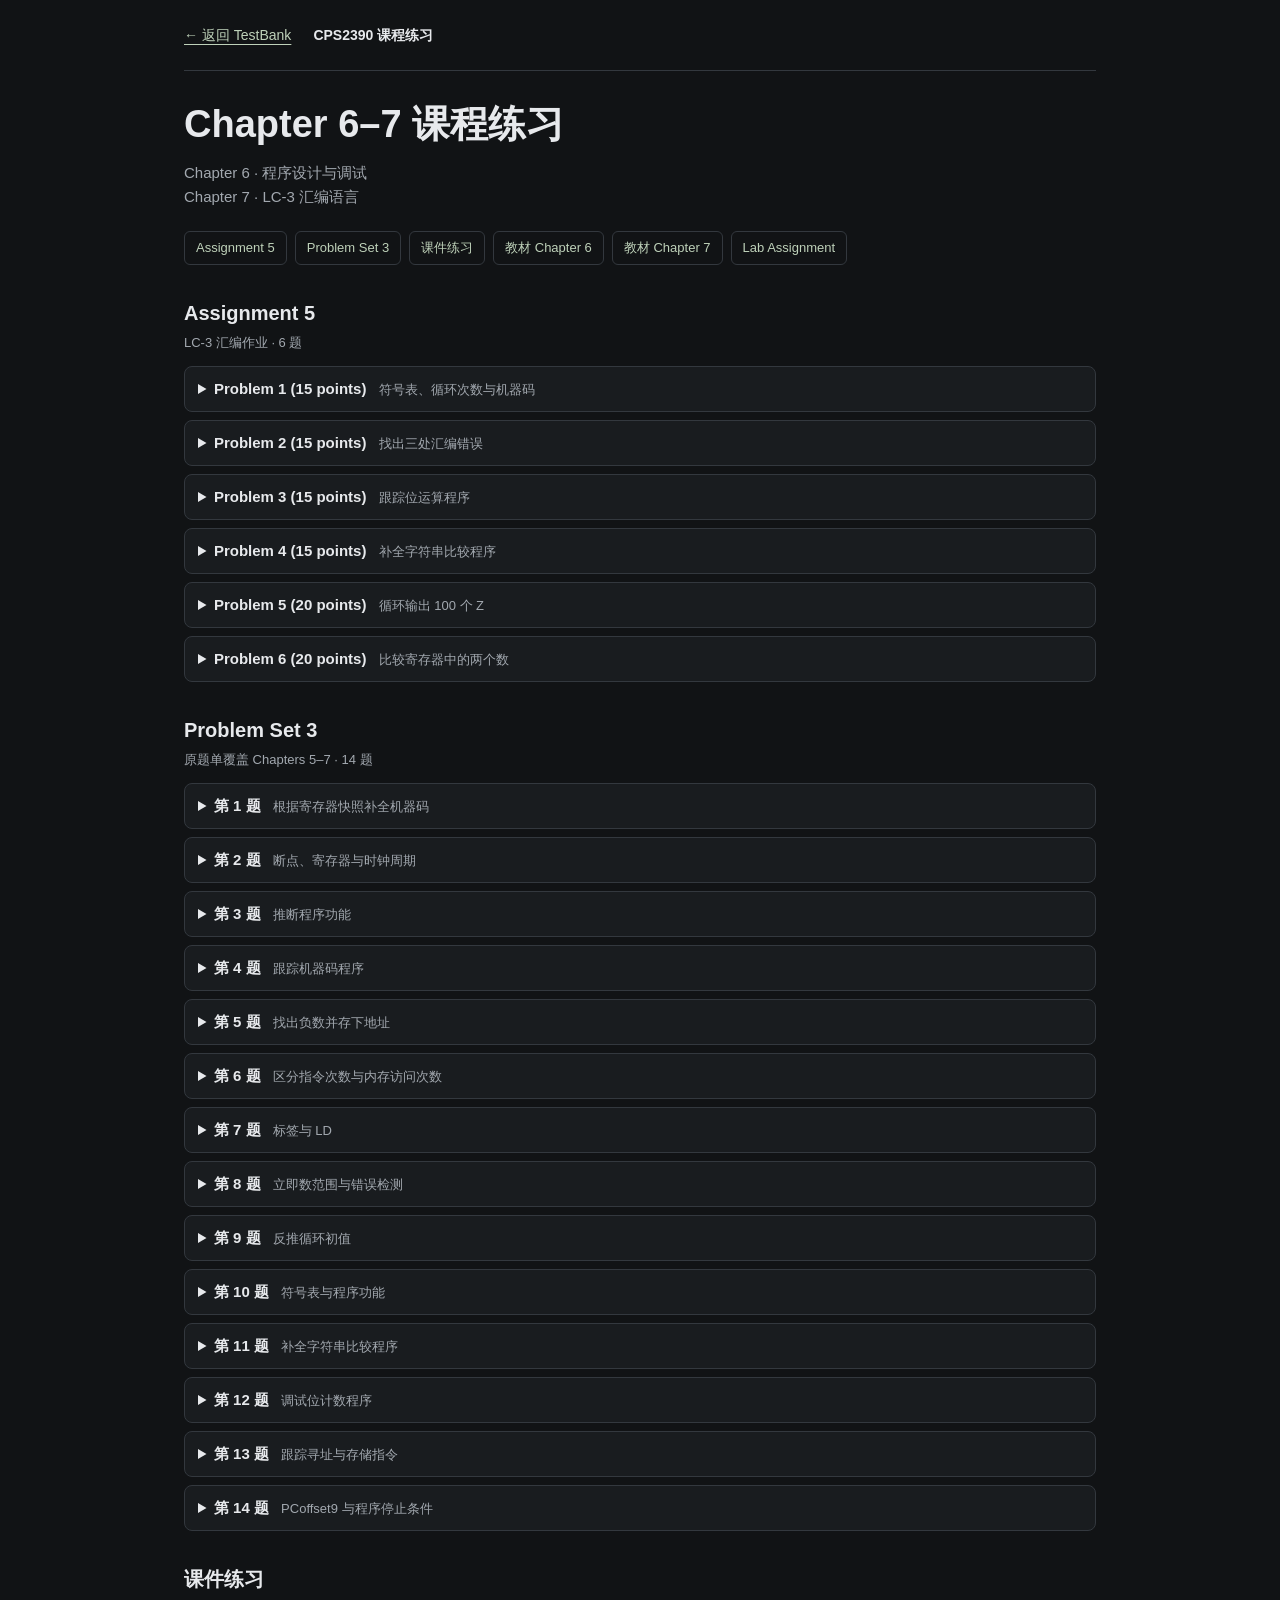
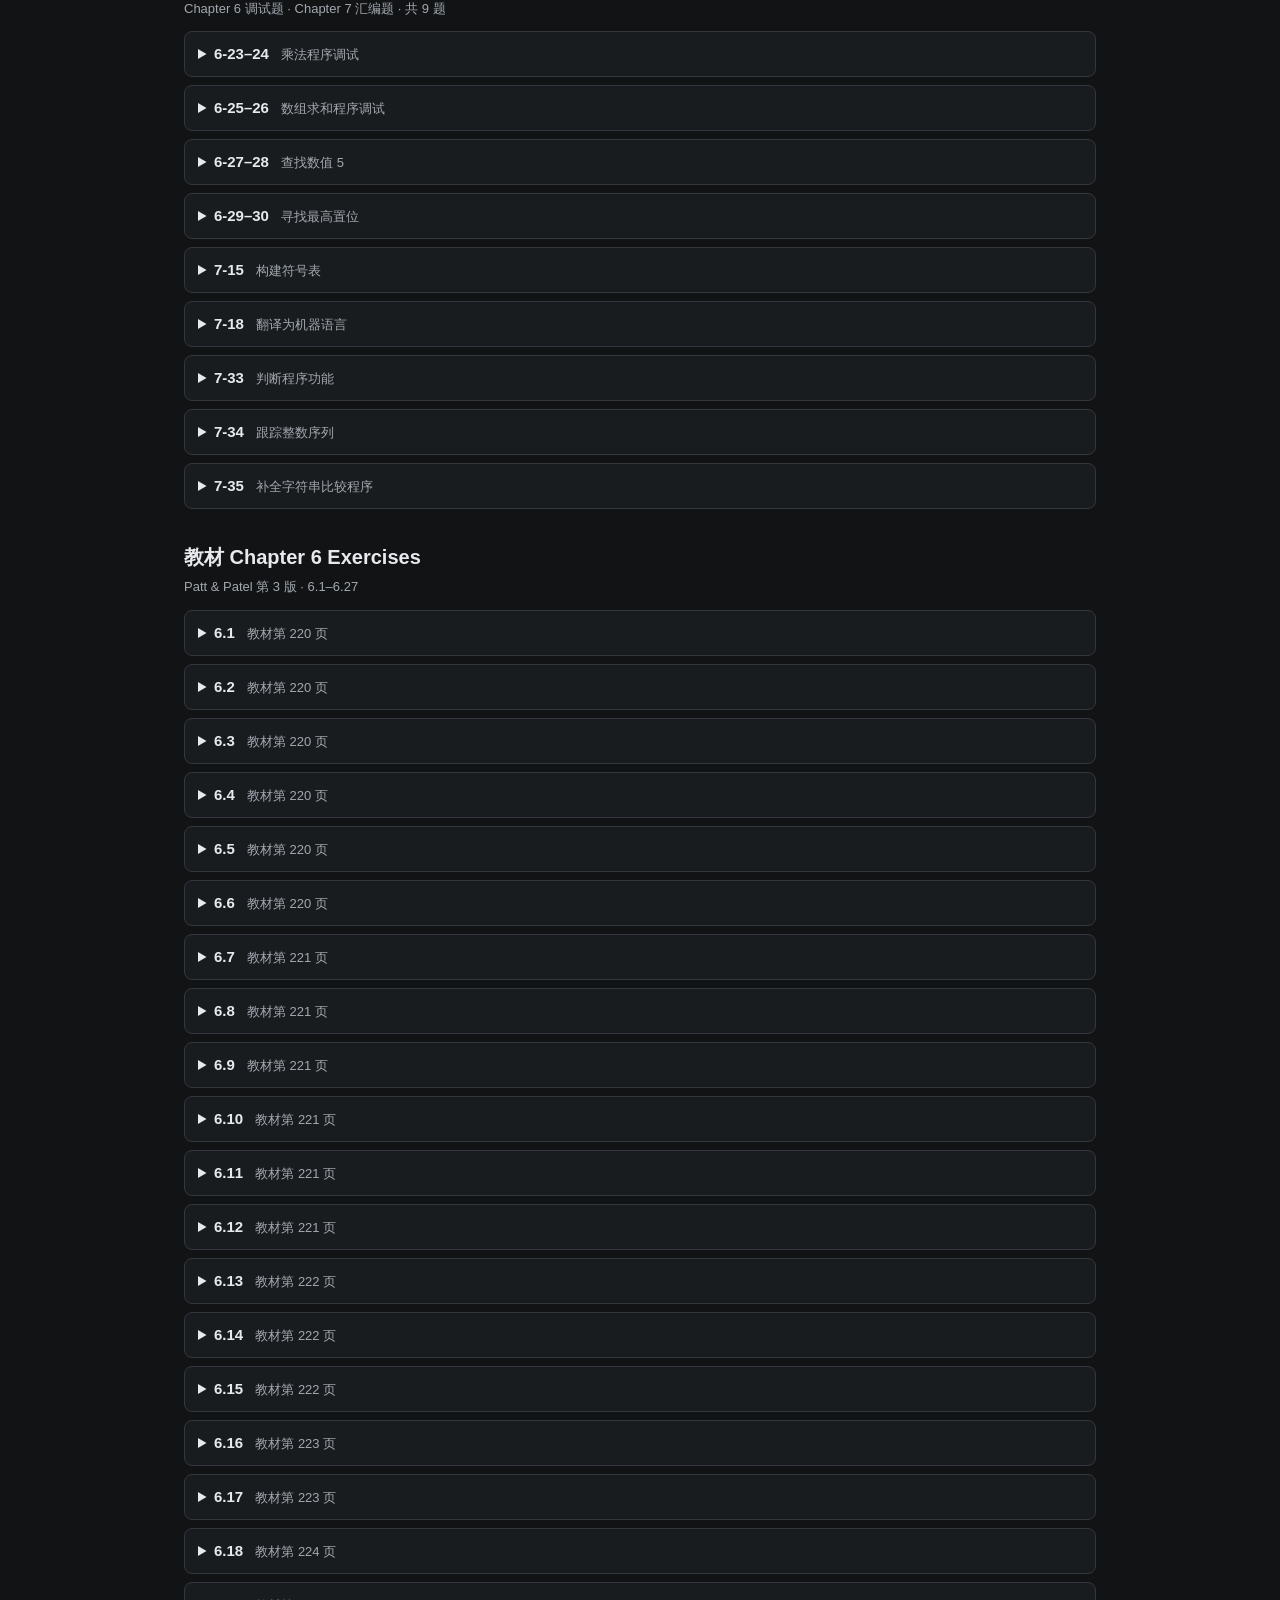
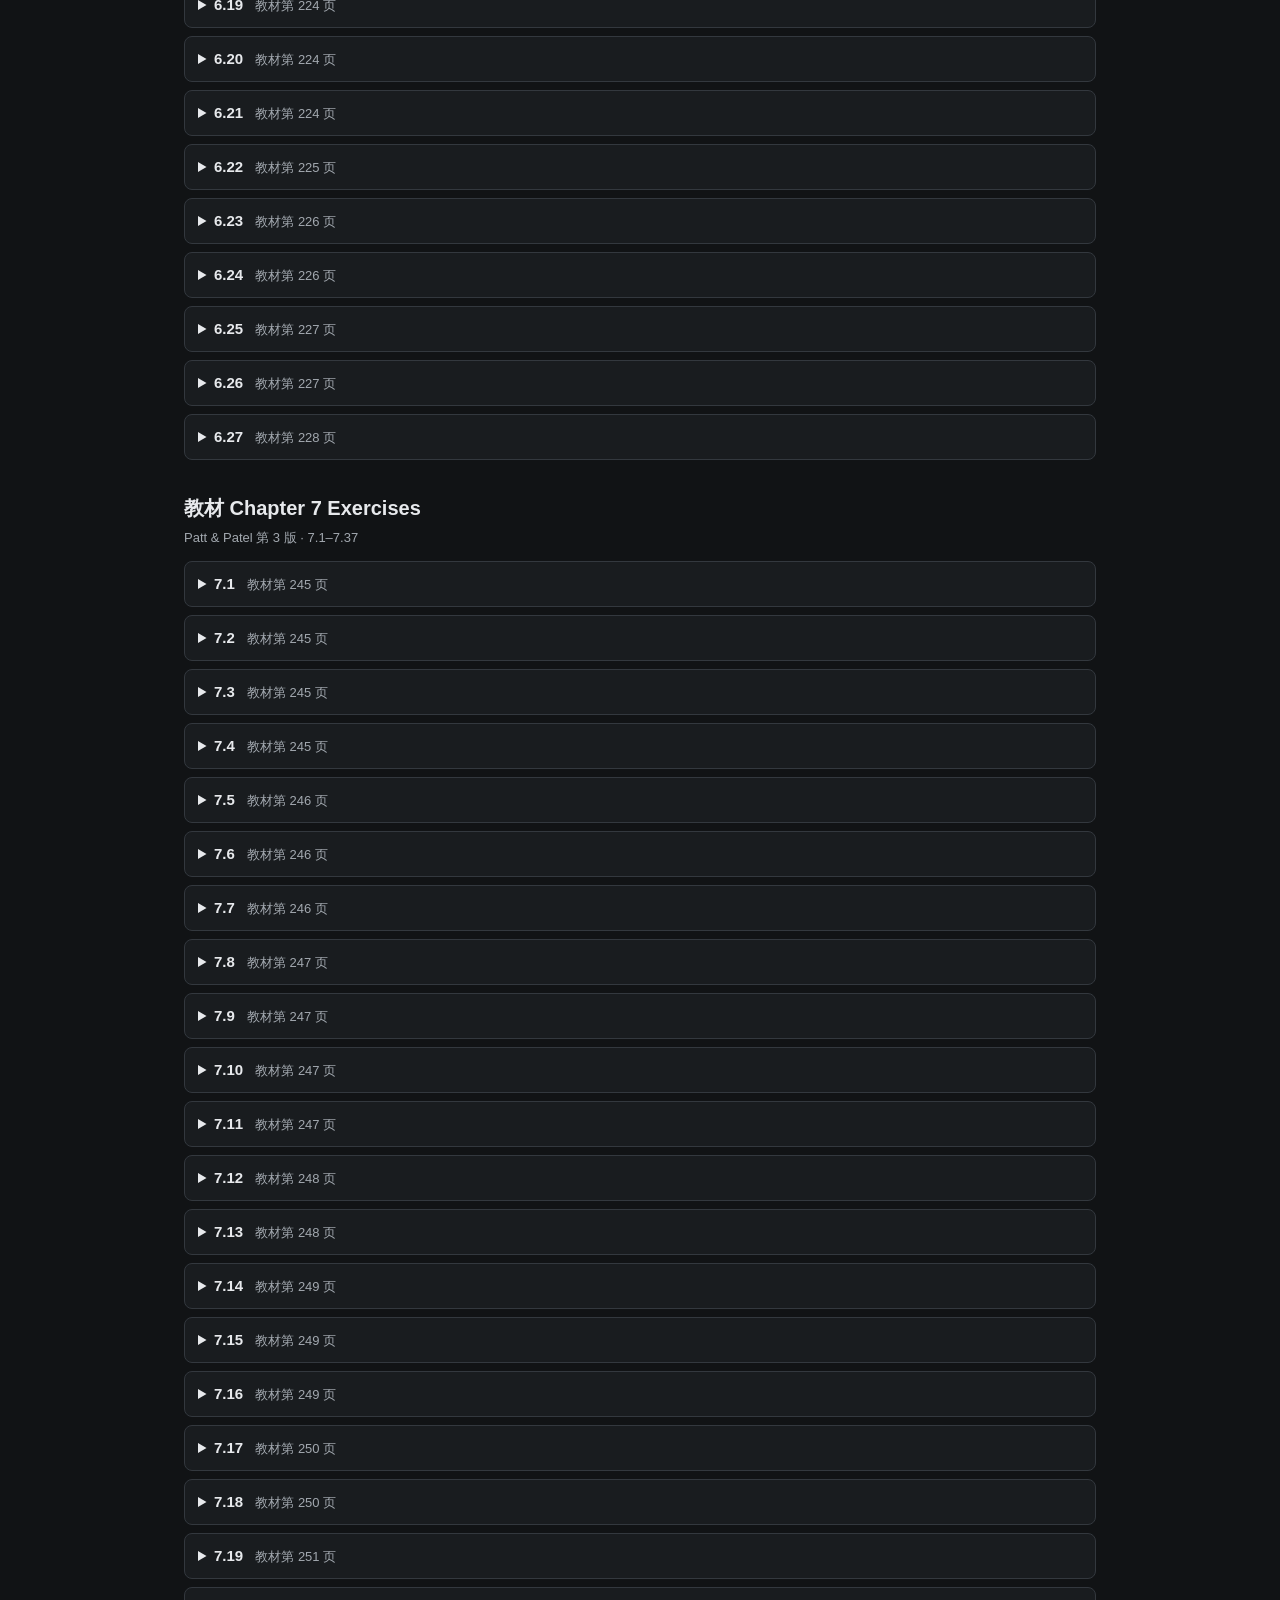
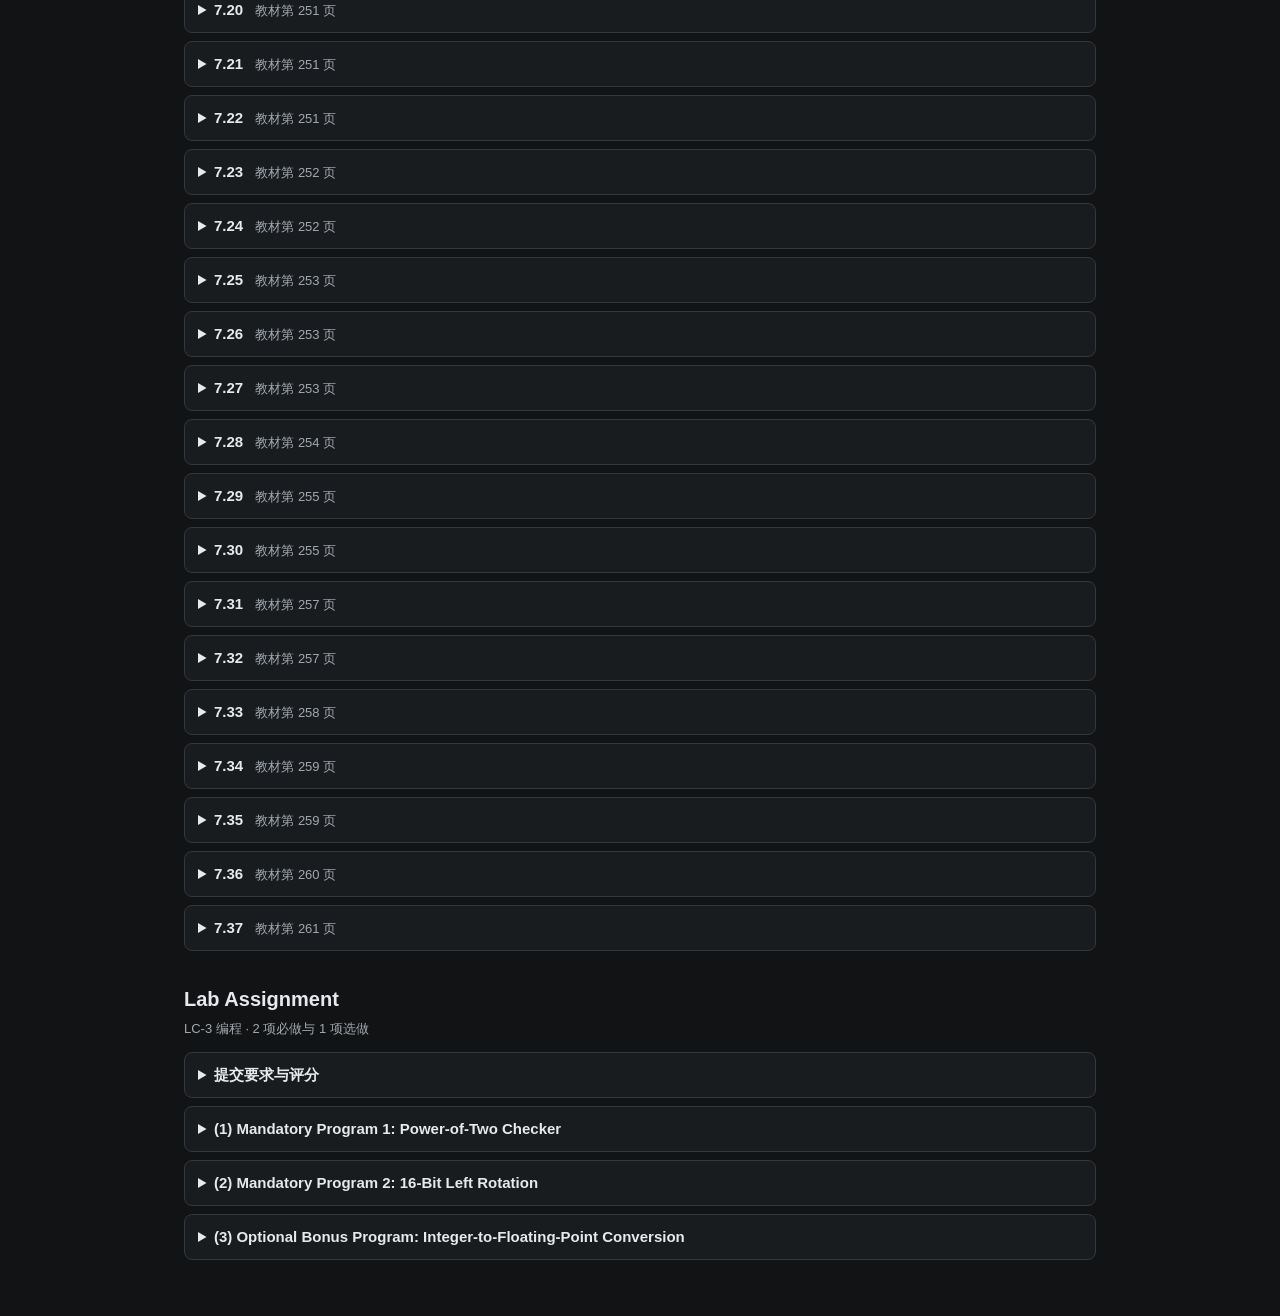
==== course-practice.html @ bcd61f1d "Add CPS2390 chapter 6 and 7 course practice" ====
<!doctype html>
<html lang="zh-CN">
<head>
<meta charset="utf-8">
<meta name="viewport" content="width=device-width, initial-scale=1">
<link rel="icon" href="data:,">
<meta name="theme-color" content="#111315">
<title>CPS2390 · Chapter 6–7 课程练习</title>
<style>
:root{color-scheme:dark;--bg:#111315;--surface:#191c1f;--line:#33383e;--ink:#e7e9ec;--muted:#a2a8af;--accent:#bed1b9}
*{box-sizing:border-box}
body{margin:0;background:var(--bg);color:var(--ink);font:15px/1.6 -apple-system,BlinkMacSystemFont,"Segoe UI","PingFang SC","Microsoft YaHei",sans-serif}
main{max-width:960px;margin:auto;padding:0 24px 48px}
a{color:var(--accent);text-underline-offset:4px}
a:focus-visible,summary:focus-visible{outline:2px solid var(--accent);outline-offset:4px}
.top{display:flex;flex-wrap:wrap;align-items:center;gap:10px 22px;padding:24px 0;border-bottom:1px solid var(--line);font-size:14px}
h1{font-size:clamp(26px,5vw,38px);line-height:1.25;margin:30px 0 12px}
.chapter-links{display:flex;flex-wrap:wrap;gap:8px 20px;margin:0 0 22px;padding:0;color:var(--muted)}
.toc{display:flex;flex-wrap:wrap;gap:8px;margin-bottom:28px}
.toc a{border:1px solid var(--line);border-radius:6px;padding:7px 11px;text-decoration:none;line-height:1.4;font-size:13px}
.toc a:hover{background:var(--surface);border-color:var(--accent)}
.exercise-group{margin-top:32px;scroll-margin-top:12px}
.exercise-group header h2{font-size:20px;margin:0}
.exercise-group header p{font-size:13px;color:var(--muted);margin:4px 0 12px}
.exercise{border:1px solid var(--line);border-radius:8px;background:var(--surface);margin-bottom:8px;overflow-wrap:anywhere}
.exercise:target{border-color:var(--accent)}
.exercise>summary,.reference>summary{padding:10px 13px;cursor:pointer;outline-offset:-3px}
.exercise>summary span{color:var(--muted);font-size:13px;margin-inline-start:8px}
.source-content{padding:0 14px 10px;min-width:0}
.source-content p{margin:9px 0;white-space:pre-line}
.source-bullet{padding-inline-start:16px}
.source-bullet::before{content:"•";margin-inline-start:-16px;margin-inline-end:8px}
.reference{border-top:1px solid var(--line)}
.reference>summary{color:var(--accent)}
.table-wrap,.code-block{max-width:100%;overflow-x:auto;margin:12px 0}
.code-block{background:#141719;border:1px solid var(--line);border-radius:5px;padding:10px;font:13px/1.55 ui-monospace,SFMono-Regular,Menlo,monospace;tab-size:4}
table{border-collapse:collapse;font-size:13px}
th,td{border:1px solid var(--line);padding:5px 9px;text-align:left;white-space:pre}
th{background:#202428}
.source-figure{margin:10px 0}
.source-figure img{display:block;max-width:100%;max-height:840px;width:auto;height:auto;border-radius:3px}
.code-block,.table-wrap,.source-figure{overscroll-behavior-inline:contain}
</style>
</head>
<body>
<main>
<nav class="top" aria-label="课程内容"><a href="index.html">← 返回 TestBank</a><strong aria-current="page">CPS2390 课程练习</strong></nav>
<h1>Chapter 6–7 课程练习</h1>
<p class="chapter-links">Chapter 6 · 程序设计与调试<br>Chapter 7 · LC-3 汇编语言</p>
<nav class="toc" aria-label="按练习来源跳转">
<a href="#assignment-5">Assignment 5</a>
<a href="#problem-set-3">Problem Set 3</a>
<a href="#slides">课件练习</a>
<a href="#book-6">教材 Chapter 6</a>
<a href="#book-7">教材 Chapter 7</a>
<a href="#lab">Lab Assignment</a>
</nav>
<section id="assignment-5" class="exercise-group" aria-labelledby="assignment-5-title">
<header><h2 id="assignment-5-title">Assignment 5</h2><p>LC-3 汇编作业 · 6 题</p></header>
<details id="a5-1" class="exercise">
<summary><strong>Problem 1 (15 points)</strong> <span>符号表、循环次数与机器码</span></summary>
<div class="source-content" lang="en">
<p>Consider the following assembly code:</p>
<pre class="code-block"><code>          .ORIG   x4000
            LEA         R3, INPUT
            LD          R1, SIZE
            ADD         R3, R3, R1
LOOP    LDR         R0, R3, #-1
            ADD         R3, R3, #-1
            ADD         R1, R1, #-1
            BRp         LOOP
            HALT
INPUT   .STRINGZ &quot;I Like LC-3&quot;
STRING  .BLKW  4
INPUT2  .FILL       x1
SIZE        .FILL       #11
            .END</code></pre>
<p class="source-bullet">In the first pass, the assembler creates the symbol table. Fill in the symbol table created by the assembler for this program. (5 points)</p>
<div class="table-wrap"><table><thead><tr><th scope="col">Symbol</th><th scope="col">Address</th></tr></thead><tbody>
<tr><td></td><td></td></tr>
<tr><td></td><td></td></tr>
<tr><td></td><td></td></tr>
<tr><td></td><td></td></tr>
<tr><td></td><td></td></tr>
</tbody></table></div>
<p class="source-bullet">How many times does the instruction at label LOOP execute? (5 points)</p>
<p class="source-bullet">In the second pass, the assembler creates a binary (.obj) version of the program, using the entries from the symbol table. Write the binary code generated for the first two instructions (LEA and LD). (5 points)</p>
</div>

</details>
<details id="a5-2" class="exercise">
<summary><strong>Problem 2 (15 points)</strong> <span>找出三处汇编错误</span></summary>
<div class="source-content" lang="en">
<p>Identify 3 assembly errors in the following program:</p>
<pre class="code-block"><code>            .ORIG x3001
            AND R5, R5, ZERO
            LD R5, STRING
NEXT        ADD R5, R5, #1
            BRz NEXT
            LDR R4, R5, #0
            SUB R4, R4, #1
            ST R4, STRING
NEXT        HALT
ZERO        .FILL #0
STRING  .STRINGZ &quot;Hurray !!!&quot;
            .END</code></pre>
</div>

</details>
<details id="a5-3" class="exercise">
<summary><strong>Problem 3 (15 points)</strong> <span>跟踪位运算程序</span></summary>
<div class="source-content" lang="en">
<p>Consider the following assembly program:</p>
<pre class="code-block"><code>.ORIG X3000
AND R4, R4, #0
            LD R5, INPUT
LOOP    BRz END
            BRp SKIP
            ADD R4, R4, #1
SKIP        ADD R5, R5, R5
            BR LOOP
END    ST  R4, RESULT
            HALT
INPUT       .FILL x1234
RESULT .BLKW 1
            .END</code></pre>
<p class="source-bullet">Briefly explain what the program does. (i.e., Specify how the value at RESULT relates to value at the INPUT after the execution of the program.) (5 points)</p>
<p class="source-bullet">How many times does the instruction at label LOOP execute? (5 points)</p>
<p class="source-bullet">What value will be contained in R5 after the execution of the program? (5 points)</p>
</div>

</details>
<details id="a5-4" class="exercise">
<summary><strong>Problem 4 (15 points)</strong> <span>补全字符串比较程序</span></summary>
<div class="source-content" lang="en">
<p>The following LC-3 program compares two character strings of the same length. The source strings are in the .STRINGZ form. The first string starts at memory location x4000, and the second string starts at memory location x4100. If the strings are the same, the program terminates with the value 1 in R5. Insert instructions at (a), (b), and (c) that will complete the program.</p>
<pre class="code-block"><code>.ORIG x3000
LD R1, FIRST
LD R2, SECOND
AND R0, R0, #0
LOOP     -------------- (a)
LDR R4, R2, #0
BRz NEXT
ADD R1, R1, #1
ADD R2, R2, #1
-------------- (b)
-------------- (c)
ADD R3, R3, R4
BRz LOOP
AND R5, R5, #0
BRnzp DONE
NEXT     AND R5, R5, #0
ADD R5, R5, #1
DONE     TRAP x25
FIRST     .FILL x4000
SECOND .FILL x4100
.END</code></pre>
</div>

</details>
<details id="a5-5" class="exercise">
<summary><strong>Problem 5 (20 points)</strong> <span>循环输出 100 个 Z</span></summary>
<div class="source-content" lang="en">
<p>Using the iteration construct, write an LC-3 assembly program that displays exactly 100 Zs on the screen (Assume that .ORIG x3000).</p>
</div>

</details>
<details id="a5-6" class="exercise">
<summary><strong>Problem 6 (20 points)</strong> <span>比较寄存器中的两个数</span></summary>
<div class="source-content" lang="en">
<p>Write a short LC-3 program that compares the two numbers in R1 and R2 and puts the value 0 in R0 if R1 = R2, 1 if R1 &gt; R2, and −1 if R1 &lt; R2 (Assume that .ORIG x3000).</p>
</div>

</details>
</section>

<section id="problem-set-3" class="exercise-group" aria-labelledby="problem-set-3-title">
<header><h2 id="problem-set-3-title">Problem Set 3</h2><p>原题单覆盖 Chapters 5–7 · 14 题</p></header>
<details id="ps3-1" class="exercise">
<summary><strong>第 1 题</strong> <span>根据寄存器快照补全机器码</span></summary>
<div class="source-content" lang="en">
<p class="source-bullet">(Adapted from 5.31) The following diagram shows a snapshot of the 8 registers of the LC-3 before and after the instruction at location x1000 is executed. Fill in the bits of the instruction at location x1000.</p>
<div class="table-wrap"><table><thead><tr><th scope="col">Register</th><th scope="col">Before</th><th scope="col">After</th></tr></thead><tbody>
<tr><td>R0</td><td>x0000</td><td>x0000</td></tr>
<tr><td>R1</td><td>x1111</td><td>x1111</td></tr>
<tr><td>R2</td><td>x2222</td><td>x2222</td></tr>
<tr><td>R3</td><td>x3333</td><td>x3333</td></tr>
<tr><td>R4</td><td>x4444</td><td>x4444</td></tr>
<tr><td>R5</td><td>x5555</td><td>xFFF8</td></tr>
<tr><td>R6</td><td>x6666</td><td>x6666</td></tr>
<tr><td>R7</td><td>x7777</td><td>x7777</td></tr>
</tbody></table></div>
<div class="table-wrap"><table><thead><tr><th scope="col">Memory Location</th><th scope="col">Value</th></tr></thead><tbody>
<tr><td>x1000</td><td>0001 ________________________</td></tr>
</tbody></table></div>
</div>
<details class="reference"><summary>查看教师参考答案</summary><div class="source-content" lang="en">
<p>1. (Adapted from 5.31) The following diagram shows a snapshot of the 8 registers of the LC-3 before and after the instruction at location x1000 is executed. Fill in the bits of the instruction at location x1000.</p>
<div class="table-wrap"><table><thead><tr><th scope="col">Register</th><th scope="col">Before</th><th scope="col">After</th></tr></thead><tbody>
<tr><td>R0</td><td>x0000</td><td>x0000</td></tr>
<tr><td>R1</td><td>x1111</td><td>x1111</td></tr>
<tr><td>R2</td><td>x2222</td><td>x2222</td></tr>
<tr><td>R3</td><td>x3333</td><td>x3333</td></tr>
<tr><td>R4</td><td>x4444</td><td>x4444</td></tr>
<tr><td>R5</td><td>x5555</td><td>xFFF8</td></tr>
</tbody></table></div>
<pre class="code-block"><code>R6 x6666 x6666
R7 x7777 x7777</code></pre>
<div class="table-wrap"><table><thead><tr><th scope="col">Memory Location</th><th scope="col">Value</th></tr></thead><tbody>

</tbody></table></div>
<pre class="code-block"><code>x1000 0001 101 000 1 11000</code></pre>
</div></details>
</details>
<details id="ps3-2" class="exercise">
<summary><strong>第 2 题</strong> <span>断点、寄存器与时钟周期</span></summary>
<div class="source-content" lang="en">
<p class="source-bullet">The memory locations x3000 to x3007 contain the values as shown in the table below. Assume the memory contents below are loaded into the simulator and the PC has been set to point to location x3000. Assume that a breakpoint has been placed to the left of the HALT instruction (i.e. at location x3006 which contains 1111 0000 0010 0101). Assume that before the program is run, each of the 8 registers has the value x0000 and the NZP bits are 010.</p>
<div class="table-wrap"><table><thead><tr><th scope="col">Memory Location</th><th scope="col">Value</th></tr></thead><tbody>
<tr><td>x3000</td><td>0101000000100000</td></tr>
<tr><td>x3001</td><td>0001000000100101</td></tr>
<tr><td>x3002</td><td>0010001000000100</td></tr>
<tr><td>x3003</td><td>0001000000000000</td></tr>
<tr><td>x3004</td><td>0001001001111111</td></tr>
<tr><td>x3005</td><td>0000001111111101</td></tr>
<tr><td>x3006</td><td>1111000000100101</td></tr>
<tr><td>x3007</td><td>0000000000000100</td></tr>
</tbody></table></div>
<p class="source-bullet">In no more than 15 words, summarize what this program will do when the Run button is pushed in the simulator.</p>
<p>Hint: What relationship is there between the value loaded from memory and the final value in R0 after the program has completed?</p>
<p class="source-bullet">What are the contents of the PC, the 8 general purpose registers (R0-R7), and the N, Z, and P condition code registers after the program completes?</p>
<p class="source-bullet">What is the total number of CPU clock cycles that this program will take to execute until it reaches the breakpoint? (Note: when there is a breakpoint placed at an instruction, the program stops right before executing the instruction, not after.)</p>
<p>Note: Assume each state that accesses memory takes 5 cycles to complete and every other state takes 1 cycle to execute.</p>
</div>
<details class="reference"><summary>查看教师参考答案</summary><div class="source-content" lang="en">
<p>2. The memory locations x3000 to x3007 contain the values as shown in the table below. Assume the memory contents below are loaded into the simulator and the PC has been set to point to location x3000. Assume that a breakpoint has been placed to the left of the HALT instruction (i.e. at location x3006 which contains 1111 0000 0010 0101). Assume that before the program is run, each of the 8 registers has the value x0000 and the NZP bits are 010.</p>
<div class="table-wrap"><table><thead><tr><th scope="col">Memory Location</th><th scope="col">Value</th></tr></thead><tbody>
<tr><td>x3000</td><td>0101000000100000</td></tr>
<tr><td>x3001</td><td>0001000000100101</td></tr>
<tr><td>x3002</td><td>0010001000000100</td></tr>
<tr><td>x3003</td><td>0001000000000000</td></tr>
<tr><td>x3004</td><td>0001001001111111</td></tr>
<tr><td>x3005</td><td>0000001111111101</td></tr>
<tr><td>x3006</td><td>1111000000100101</td></tr>
<tr><td>x3007</td><td>0000000000000100</td></tr>
</tbody></table></div>
<p>a. In no more than 15 words, summarize what this program will do when the Run button is pushed in the simulator.</p>
<p>Hint: What relationship is there between the value loaded from memory and the final value in R0 after the program has completed?</p>
<p>5 is put in R0 and shifted left the value at location x3007 times</p>
<p>b. What are the contents of the PC, the 8 general purpose registers (R0-R7), and the N, Z, and P condition code registers after the program completes?</p>
<div class="table-wrap"><table><thead><tr><th scope="col">PC</th><th scope="col">x3006</th></tr></thead><tbody>
<tr><td>R0</td><td>x0050</td></tr>
<tr><td>R1</td><td>x0000</td></tr>
<tr><td>R2</td><td>x0000</td></tr>
<tr><td>R3</td><td>x0000</td></tr>
<tr><td>R4</td><td>x0000</td></tr>
<tr><td>R5</td><td>x0000</td></tr>
<tr><td>R6</td><td>x0000</td></tr>
<tr><td>R7</td><td>x0000</td></tr>
<tr><td>N</td><td>0</td></tr>
<tr><td>Z</td><td>1</td></tr>
<tr><td>P</td><td>0</td></tr>
</tbody></table></div>
<p>c. What is the total number of CPU clock cycles that this program will take to execute until it reaches the breakpoint?</p>
<p>Note: Assume each state that accesses memory takes 5 cycles to complete and every other state takes 1 cycle to execute.</p>
<div class="table-wrap"><table><thead><tr><th scope="col">Memory
Location</th><th scope="col">Value</th><th scope="col">Instruction</th><th scope="col">Cycles to
Execute</th><th scope="col">Number of times
Executed</th><th scope="col">Total
Cycles</th></tr></thead><tbody>
<tr><td>x3000</td><td>0101000000100000</td><td>AND</td><td>9</td><td>1</td><td>9</td></tr>
<tr><td>x3001</td><td>0001000000100101</td><td>ADD</td><td>9</td><td>1</td><td>9</td></tr>
<tr><td>x3002</td><td>0010001000000100</td><td>LD</td><td>15</td><td>1</td><td>15</td></tr>
<tr><td>x3003</td><td>0001000000000000</td><td>ADD</td><td>9</td><td>4</td><td>36</td></tr>
<tr><td>x3004</td><td>0001001001111111</td><td>ADD</td><td>9</td><td>4</td><td>36</td></tr>
<tr><td>x3005</td><td>0000001111111101</td><td>Branch</td><td>10 taken
9 not taken</td><td>3 taken
1 not taken</td><td>39</td></tr>
</tbody></table></div>
<p>Total Cycle: 9 + 9 + 15 + 36 + 36 + 39 = 144</p>
</div></details>
</details>
<details id="ps3-3" class="exercise">
<summary><strong>第 3 题</strong> <span>推断程序功能</span></summary>
<div class="source-content" lang="en">
<p class="source-bullet">Below is a segment of LC-3 assembly language program.</p>
<div class="table-wrap"><table><thead><tr><th scope="col"></th><th scope="col">ADD R2, R1, #0</th></tr></thead><tbody>
<tr><td>HERE</td><td>ADD R3, R2, #-1</td></tr>
<tr><td></td><td>AND R3, R3, R2</td></tr>
<tr><td></td><td>BRz END</td></tr>
<tr><td></td><td>ADD R2, R2, #1</td></tr>
<tr><td></td><td>BRnzp HERE</td></tr>
<tr><td>END</td><td>HALT</td></tr>
</tbody></table></div>
<p>If the data in R1 is an unsigned integer between 2 and 32768 (inclusive), what does the program do?</p>
<p>(Hint: what is the relationship between the resulting integer in R2 and the original integer in R1?)</p>
</div>
<details class="reference"><summary>查看教师参考答案</summary><div class="source-content" lang="en">
<p>3. Below is a segment of LC-3 assembly language program.</p>
<pre class="code-block"><code>ADD R2, R1, #0
HERE ADD R3, R2, #-1
AND R3, R3, R2
BRz END
ADD R2, R2, #1
BRnzp HERE
END HALT</code></pre>
<p>If the data in R1 is an unsigned integer between 2 and 32768 (inclusive), what does the program do?</p>
<p>(Hint: what is the relationship between the resulting integer in R2 and the original integer in R1?)</p>
<p>The program finds out the smallest power of 2 which is larger than or equal to the unsigned integer in R1.</p>
</div></details>
</details>
<details id="ps3-4" class="exercise">
<summary><strong>第 4 题</strong> <span>跟踪机器码程序</span></summary>
<div class="source-content" lang="en">
<p class="source-bullet">What does the following program do (in 15 words or fewer)? The PC is initially at x3000.</p>
<div class="table-wrap"><table><thead><tr><th scope="col">Memory Location</th><th scope="col">Value</th></tr></thead><tbody>
<tr><td>x3000</td><td>0101 000 000 1 00000</td></tr>
<tr><td>x3001</td><td>0010 001 011111110</td></tr>
<tr><td>x3002</td><td>0000 010 000000100</td></tr>
<tr><td>x3003</td><td>0000 011 000000001</td></tr>
<tr><td>x3004</td><td>0001 000 000 1 00001</td></tr>
<tr><td>x3005</td><td>0001 001 001 000 001</td></tr>
<tr><td>x3006</td><td>0000 111 111111011</td></tr>
<tr><td>x3007</td><td>1111 0000 0010 0101</td></tr>
</tbody></table></div>
</div>
<details class="reference"><summary>查看教师参考答案</summary><div class="source-content" lang="en">
<p>4. What does the following program do (in 15 words or fewer)? The PC is initially at x3000.</p>
<div class="table-wrap"><table><thead><tr><th scope="col">Memory Location</th><th scope="col">Value</th></tr></thead><tbody>
<tr><td>x3000</td><td>0101 000 000 1 00000</td></tr>
<tr><td>x3001</td><td>0010 001 011111110</td></tr>
<tr><td>x3002</td><td>0000 010 000000100</td></tr>
<tr><td>x3003</td><td>0000 011 000000001</td></tr>
<tr><td>x3004</td><td>0001 000 000 1 00001</td></tr>
<tr><td>x3005</td><td>0001 001 001 000 001</td></tr>
<tr><td>x3006</td><td>0000 111 111111011</td></tr>
<tr><td>x3007</td><td>1111 0000 0010 0101</td></tr>
</tbody></table></div>
<p>Counts the number of bits that are set to 1 in the word at x3100</p>
</div></details>
</details>
<details id="ps3-5" class="exercise">
<summary><strong>第 5 题</strong> <span>找出负数并存下地址</span></summary>
<div class="source-content" lang="en">
<p class="source-bullet">Prior to executing the following program, memory locations x3100 through x4000 are initialized to random values, exactly one of which is negative. The following program finds the address of the negative value, and stores that address into memory location x3050. Two instructions are missing. Fill in the missing instructions to complete the program. The PC is initially at x3000.</p>
<div class="table-wrap"><table><thead><tr><th scope="col">Memory Location</th><th scope="col">Value</th></tr></thead><tbody>
<tr><td>x3000</td><td>1110 000 011111111</td></tr>
<tr><td>x3001</td><td></td></tr>
<tr><td>x3002</td><td></td></tr>
<tr><td>x3003</td><td>0001 000 000 1 00001</td></tr>
<tr><td>x3004</td><td>0000 111 111111100</td></tr>
<tr><td>x3005</td><td>0011 000 001001010</td></tr>
<tr><td>x3006</td><td>1111 0000 0010 0101</td></tr>
</tbody></table></div>
</div>
<details class="reference"><summary>查看教师参考答案</summary><div class="source-content" lang="en">
<p>5. Prior to executing the following program, memory locations x3100 through x4000 are initialized to random values, exactly one of which is negative. The following program finds the address of the negative value, and stores that address into memory location x3050. Two instructions are missing. Fill in the missing instructions to complete the program. The PC is initially at x3000.</p>
<div class="table-wrap"><table><thead><tr><th scope="col">Memory Location</th><th scope="col">Value</th></tr></thead><tbody>
<tr><td>x3000</td><td>1110 000 011111111</td></tr>
<tr><td>x3001</td><td>0110 001 000 000000</td></tr>
<tr><td>x3002</td><td>0000 100 000000010</td></tr>
<tr><td>x3003</td><td>0001 000 000 1 00001</td></tr>
<tr><td>x3004</td><td>0000 111 111111100</td></tr>
<tr><td>x3005</td><td>0011 000 001001010</td></tr>
<tr><td>x3006</td><td>1111 0000 0010 0101</td></tr>
</tbody></table></div>
</div></details>
</details>
<details id="ps3-6" class="exercise">
<summary><strong>第 6 题</strong> <span>区分指令次数与内存访问次数</span></summary>
<div class="source-content" lang="en">
<p class="source-bullet">The LC-3 has just finished executing a large program. A careful examination of each clock cycle reveals that the number of executed store instructions (ST, STR, and STI) is greater than the number of executed load instructions (LD, LDR, and LDI). However, the number of memory write accesses is less than the number of memory read accesses, excluding instruction fetches. How can that be? Be sure to specify which instructions may account for the discrepancy.</p>
</div>
<details class="reference"><summary>查看教师参考答案</summary><div class="source-content" lang="en">
<p>6. The LC-3 has just finished executing a large program. A careful examination of each clock cycle reveals that the number of executed store instructions (ST, STR, and STI) is greater than the number of executed load instructions (LD, LDR, and LDI). However, the number of memory write accesses is less than the number of memory read accesses, excluding instruction fetches. How can that be? Be sure to specify which instructions may account for the discrepancy.</p>
<p>A large number of LDI instructions (two read accesses) and STI instructions (one read access and one write access) could account for this discrepancy.</p>
</div></details>
</details>
<details id="ps3-7" class="exercise">
<summary><strong>第 7 题</strong> <span>标签与 LD</span></summary>
<div class="source-content" lang="en">
<p class="source-bullet">(7.2) An LC-3 assembly language program contains the instruction:</p>
<pre class="code-block"><code>ASCII       LD R1, ASCII</code></pre>
<p>The label ASCII corresponds to the address x4F08. If this instruction is executed during the running of the program, what will be contained in R1 immediately after the instruction is executed?</p>
</div>
<details class="reference"><summary>查看教师参考答案</summary><div class="source-content" lang="en">
<pre class="code-block"><code>7. (7.2) An LC-3 assembly language program contains the instruction: ASCII LD R1, ASCII</code></pre>
<p>The label ASCII corresponds to the address x4F08. If this instruction is executed during the running of the program, what will be contained in R1 immediately after the instruction is executed?</p>
<p>Since the LD instruction is loading itself, the PC offset is #-1 R1 = 0010 001 1 1111 1111</p>
</div></details>
</details>
<details id="ps3-8" class="exercise">
<summary><strong>第 8 题</strong> <span>立即数范围与错误检测</span></summary>
<div class="source-content" lang="en">
<p class="source-bullet">(Adapted from 7.10) The following program fragment has an error in it. Identify the error and explain how to fix it.</p>
<div class="table-wrap"><table><thead><tr><th scope="col"></th><th scope="col">ADD R3, R3, #30</th></tr></thead><tbody>
<tr><td></td><td>ST R3, A</td></tr>
<tr><td></td><td>HALT</td></tr>
<tr><td>A</td><td>.BLKW 1</td></tr>
</tbody></table></div>
<p>Will this error be detected when this code is assembled or when this code is run on the LC-3?</p>
</div>
<details class="reference"><summary>查看教师参考答案</summary><div class="source-content" lang="en">
<p>8. (Adapted from 7.10) The following program fragment has an error in it. Identify the error and explain how to fix it.</p>
<pre class="code-block"><code>ADD R3, R3, #30
ST R3, A
HALT
A .BLKW 1</code></pre>
<p>Will this error be detected when this code is assembled or when this code is run on the LC-3?</p>
<pre class="code-block"><code>The immediate value is too large for ADD R3, R3, #30.
This error will be detected at assembly time because the immediate operand must fit in 5 bits (−16 to +15).
We can split the instruction into two ADD R3, R3, #15.</code></pre>
</div></details>
</details>
<details id="ps3-9" class="exercise">
<summary><strong>第 9 题</strong> <span>反推循环初值</span></summary>
<div class="source-content" lang="en">
<p class="source-bullet">(Adapted from 6.14) Consider the following assembly language program:</p>
<div class="table-wrap"><table><thead><tr><th scope="col"></th><th scope="col">AND R2, R2, #0</th></tr></thead><tbody>
<tr><td>LOOP</td><td>ADD R1, R1, #-3</td></tr>
<tr><td></td><td>BRn END</td></tr>
<tr><td></td><td>ADD R2, R2, #1</td></tr>
<tr><td></td><td>BRnzp LOOP</td></tr>
<tr><td>END</td><td>HALT</td></tr>
</tbody></table></div>
<p>What are the possible initial values of R1 that cause the final value in R2 to be 3?</p>
</div>
<details class="reference"><summary>查看教师参考答案</summary><div class="source-content" lang="en">
<p>9. (Adapted from 6.14) Consider the following assembly language program:</p>
<pre class="code-block"><code>AND R2, R2, #0
LOOP ADD R1, R1, #-3
BRn END
ADD R2, R2, #1
BRnzp LOOP
END HALT</code></pre>
<p>What are the possible initial values of R1 that cause the final value in R2 to be 3?</p>
<pre class="code-block"><code>For R2 to contain the value 3, we must have looped the loop body 3 times. This means BRn must not have initiated a branch for 3 consecutive times. Therefore, R1 wasn&#x27;t negative after the instruction ADD R1, R1, #-3 was</code></pre>
<p>executed 3 times and then was negative after the 4th execution of the instruction. That is:</p>
<p>R1 − (3 × 3) ≥ 0 and R1 − (3 × 4) &lt; 0</p>
<p>Solving the inequalities yields, 9 ≤ R1 &lt; 12. Since a register contains integers, R1 could have been 9, 10, or 11.</p>
</div></details>
</details>
<details id="ps3-10" class="exercise">
<summary><strong>第 10 题</strong> <span>符号表与程序功能</span></summary>
<div class="source-content" lang="en">
<p class="source-bullet">(Adapted from 7.16) Assume a sequence of nonnegative integers is stored in consecutive memory locations, one integer per memory location, starting at location x4000. Each integer has a value between 0 and 30,000 (decimal). The sequence terminates with the value -1 (i.e., xFFFF).</p>
<p class="source-bullet">Create the symbol table entries generated by the assembler when translating the following routine into machine code:</p>
<div class="table-wrap"><table><thead><tr><th scope="col"></th><th scope="col">.ORIG x3000</th></tr></thead><tbody>
<tr><td></td><td>AND R4, R4, #0</td></tr>
<tr><td></td><td>AND R3, R3, #0</td></tr>
<tr><td></td><td>LD R0, NUMBERS</td></tr>
<tr><td>LOOP</td><td>LDR R1, R0, #0</td></tr>
<tr><td></td><td>NOT R2, R1</td></tr>
<tr><td></td><td>BRz DONE</td></tr>
<tr><td></td><td>AND R2, R1, #1</td></tr>
<tr><td></td><td>BRz L1</td></tr>
<tr><td></td><td>ADD R4, R4, #1</td></tr>
<tr><td></td><td>BRnzp NEXT</td></tr>
<tr><td>L1</td><td>ADD R3, R3, #1</td></tr>
<tr><td>NEXT</td><td>ADD R0, R0, #1</td></tr>
<tr><td></td><td>BRnzp LOOP</td></tr>
<tr><td>DONE</td><td>TRAP x25</td></tr>
<tr><td>NUMBERS</td><td>.FILL x4000</td></tr>
<tr><td></td><td>.END</td></tr>
</tbody></table></div>
<p class="source-bullet">What does the above program do?</p>
</div>
<details class="reference"><summary>查看教师参考答案</summary><div class="source-content" lang="en">
<p>10.(Adapted from 7.16) Assume a sequence of nonnegative integers is stored in consecutive memory locations, one integer per memory location, starting at location x4000. Each integer has a value between 0 and 30,000 (decimal). The sequence terminates with the value -1 (i.e., xFFFF).</p>
<p>a. Create the symbol table entries generated by the assembler when translating the following routine into machine code:</p>
<pre class="code-block"><code>.ORIG x3000
AND R4, R4, #0
AND R3, R3, #0
LD R0, NUMBERS
LOOP LDR R1, R0, #0
NOT R2, R1
BRz DONE
AND R2, R1, #1
BRz L1
ADD R4, R4, #1
BRnzp NEXT
L1 ADD R3, R3, #1
NEXT ADD R0, R0, #1
BRnzp LOOP
DONE TRAP x25
NUMBERS .FILL x4000
.END</code></pre>
<div class="table-wrap"><table><thead><tr><th scope="col">Label</th><th scope="col">Address</th></tr></thead><tbody>
<tr><td>LOOP</td><td>x3003</td></tr>
<tr><td>L1</td><td>x300A</td></tr>
<tr><td>NEXT</td><td>x300B</td></tr>
<tr><td>DONE</td><td>x300D</td></tr>
<tr><td>NUMBERS</td><td>x300E</td></tr>
</tbody></table></div>
<p>b. What does the above program do?</p>
<pre class="code-block"><code>The instruction AND R2, R1, #1 performs a bit mask (x0001) to decide whether the least significant bit of the value is 0 or 1. The LSB of a number is used to determine whether the integer was even or odd. For example, numbers with a zero LSB are: 0000 (#0), 0010 (#2), 0100 (#4), 0110 (#6), which are all even.</code></pre>
<p>Hence, R3 counts the amount of even numbers in the list and R4 counts the amount of odd numbers.</p>
</div></details>
</details>
<details id="ps3-11" class="exercise">
<summary><strong>第 11 题</strong> <span>补全字符串比较程序</span></summary>
<div class="source-content" lang="en">
<p class="source-bullet">(Adapted from 7.18) The following LC-3 program compares two character strings of the same length. The source strings are in the .STRINGZ form. The first string starts at memory location x4000, and the second string starts at memory location x4100. If the strings are the same, the program terminates with the value 1 in R5; otherwise the program terminates with the value 0 in R5. Insert one instruction each at (a), (b), and (c) that will complete the program. (Note: The memory location immediately following each string contains x0000.)</p>
<div class="table-wrap"><table><thead><tr><th scope="col"></th><th scope="col">.ORIG x3000</th><th scope="col"></th></tr></thead><tbody>
<tr><td></td><td>LD R1, FIRST</td><td></td></tr>
<tr><td></td><td>LD R2, SECOND</td><td></td></tr>
<tr><td></td><td>AND R0, R0, #0</td><td></td></tr>
<tr><td>LOOP</td><td>____________________</td><td>; (a)</td></tr>
<tr><td></td><td>LDR R4, R2, #0</td><td></td></tr>
<tr><td></td><td>BRz NEXT</td><td></td></tr>
<tr><td></td><td>ADD R1, R1, #1</td><td></td></tr>
<tr><td></td><td>ADD R2, R2, #1</td><td></td></tr>
<tr><td></td><td>____________________</td><td>; (b)</td></tr>
<tr><td></td><td>____________________</td><td>; (c)</td></tr>
<tr><td></td><td>ADD R3, R3, R4</td><td></td></tr>
<tr><td></td><td>BRz LOOP</td><td></td></tr>
<tr><td></td><td>AND R5, R5, #0</td><td></td></tr>
<tr><td></td><td>BRnzp DONE</td><td></td></tr>
<tr><td>NEXT</td><td>AND R5, R5, #0</td><td></td></tr>
<tr><td></td><td>ADD R5, R5, #1</td><td></td></tr>
<tr><td>DONE</td><td>TRAP x25</td><td></td></tr>
<tr><td>FIRST</td><td>.FILL x4000</td><td></td></tr>
<tr><td>SECOND</td><td>.FILL x4100</td><td></td></tr>
<tr><td></td><td>.END</td><td></td></tr>
</tbody></table></div>
</div>
<details class="reference"><summary>查看教师参考答案</summary><div class="source-content" lang="en">
<p>11. (Adapted from 7.18) The following LC-3 program compares two character strings of the same length. The source strings are in the .STRINGZ form. The first string starts at memory location x4000, and the second string starts at memory location x4100. If the strings are the same, the program terminates with the value 1 in R5; otherwise the program terminates with the value 0 in R5. Insert one instruction</p>
<p>each at (a), (b), and (c) that will complete the program. (Note: The memory location immediately following each string contains x0000.)</p>
<pre class="code-block"><code>.ORIG x3000
LD R1, FIRST
LD R2, SECOND
AND R0, R0, #0
LOOP LDR R3, R1, #0 ; (a)
LDR R4, R2, #0
BRz NEXT
ADD R1, R1, #1
ADD R2, R2, #1
NOT R4, R4 ; (b)
ADD R4, R4, #1 ; (c)
(you could have negated R3 instead)
ADD R3, R3, R4
BRz LOOP
AND R5, R5, #0
BRnzp DONE
NEXT AND R5, R5, #0
ADD R5, R5, #1
DONE TRAP x25
FIRST .FILL x4000
SECOND .FILL x4100
.END</code></pre>
</div></details>
</details>
<details id="ps3-12" class="exercise">
<summary><strong>第 12 题</strong> <span>调试位计数程序</span></summary>
<div class="source-content" lang="en">
<p class="source-bullet">The data at memory address x3500 is a bit vector with each bit representing whether a certain power plant in the area is generating electricity (bit = 1) or not (bit = 0). The program counts the number of power plants that generate electricity and stores the result at x3501. However, the program contains a mistake which prevents it from correctly counting the number of electricity generating (operational) power plants. Identify it and explain how to fix it.</p>
<div class="table-wrap"><table><thead><tr><th scope="col"></th><th scope="col">.ORIG x3000</th></tr></thead><tbody>
<tr><td></td><td>AND R0, R0, #0</td></tr>
<tr><td></td><td>LD R1, NUMBITS</td></tr>
<tr><td></td><td>LDI R2, VECTOR</td></tr>
<tr><td></td><td>ADD R3, R0, #1</td></tr>
<tr><td>CHECK</td><td>AND R4, R2, R3</td></tr>
<tr><td></td><td>BRz NOTOPER</td></tr>
<tr><td></td><td>ADD R0, R0, #1</td></tr>
<tr><td>NOTOPER</td><td>ADD R3, R3, R3</td></tr>
<tr><td></td><td>ADD R1, R1, #-1</td></tr>
<tr><td></td><td>BRp CHECK</td></tr>
<tr><td></td><td>STR R0, R2, #1</td></tr>
<tr><td></td><td>TRAP x25</td></tr>
<tr><td>NUMBITS</td><td>.FILL #16</td></tr>
<tr><td>VECTOR</td><td>.FILL x3500</td></tr>
<tr><td></td><td>.END</td></tr>
</tbody></table></div>
</div>
<details class="reference"><summary>查看教师参考答案</summary><div class="source-content" lang="en">
<p>12.The data at memory address x3500 is a bit vector with each bit representing whether a certain power plant in the area is generating electricity (bit = 1) or not (bit = 0). The program counts the number of power plants that generate electricity and stores the result at x3501. However, the program contains a mistake which prevents it from correctly counting the number of electricity generating (operational) power plants. Identify it and explain how to fix it.</p>
<pre class="code-block"><code>.ORIG x3000
AND R0, R0, #0
LD R1, NUMBITS
LDI R2, VECTOR
ADD R3, R0, #1
CHECK AND R4, R2, R3
BRz NOTOPER
ADD R0, R0, #1
NOTOPER ADD R3, R3, R3
ADD R1, R1, #-1
BRp CHECK
LD R2, VECTOR
STR R0, R2, #1
TRAP x25
NUMBITS .FILL #16
VECTOR .FILL x3500
.END
R2 contains the bit vector, and not the address at which the bit vector is contained. The instruction LDI R2, VECTOR loaded the value at x3500 into R2 since the value at the memory address labeled as VECTOR was used as the address from which to load. The store instruction STR R0, R2, #1 uses the value of R2 to evaluate an address. However, R2 must be modified to contain an address for an STR instruction to work. Thus, LD R2, VECTOR is an additional required instruction.</code></pre>
</div></details>
</details>
<details id="ps3-13" class="exercise">
<summary><strong>第 13 题</strong> <span>跟踪寻址与存储指令</span></summary>
<div class="source-content" lang="en">
<p class="source-bullet">The following program does not do anything useful. However, being an electronic idiot, the LC-3 will still execute it.</p>
<div class="table-wrap"><table><thead><tr><th scope="col"></th><th scope="col">.ORIG x3000</th></tr></thead><tbody>
<tr><td></td><td>LD R0, Addr1</td></tr>
<tr><td></td><td>LEA R1, Addr1</td></tr>
<tr><td></td><td>LDI R2, Addr1</td></tr>
<tr><td></td><td>LDR R3, R0, #-6</td></tr>
<tr><td></td><td>LDR R4, R1, #0</td></tr>
<tr><td></td><td>ADD R1, R1, #3</td></tr>
<tr><td></td><td>ST R2, #5</td></tr>
<tr><td></td><td>STR R1, R0, #3</td></tr>
<tr><td></td><td>STI R4, Addr4</td></tr>
<tr><td></td><td>HALT</td></tr>
<tr><td>Addr1</td><td>.FILL x300B</td></tr>
<tr><td>Addr2</td><td>.FILL x000A</td></tr>
<tr><td>Addr3</td><td>.BLKW 1</td></tr>
<tr><td>Addr4</td><td>.FILL x300D</td></tr>
<tr><td>Addr5</td><td>.FILL x300C</td></tr>
<tr><td></td><td>.END</td></tr>
</tbody></table></div>
<p>Without using the simulator, answer the following questions:</p>
<p class="source-bullet">What will the values of registers R0 through R4 be after the LC-3 finishes executing the ADD instruction?</p>
<p class="source-bullet">What will the values of memory locations Addr1 through Addr5 be after the LC-3 finishes executing the HALT instruction?</p>
</div>
<details class="reference"><summary>查看教师参考答案</summary><div class="source-content" lang="en">
<p>13.The following program does not do anything useful. However, being an electronic idiot, the LC-3 will still execute it.</p>
<pre class="code-block"><code>.ORIG x3000
LD R0, Addr1
LEA R1, Addr1
LDI R2, Addr1
LDR R3, R0, #-6
LDR R4, R1, #0
ADD R1, R1, #3
ST R2, #5
STR R1, R0, #3
STI R4, Addr4
HALT
Addr1 .FILL x300B
Addr2 .FILL x000A
Addr3 .BLKW 1
Addr4 .FILL x300D
Addr5 .FILL x300C
.END</code></pre>
<p>Without using the simulator, answer the following questions:</p>
<p>a. What will the values of registers R0 through R4 be after the LC-3 finishes executing the ADD instruction?</p>
<div class="table-wrap"><table><thead><tr><th scope="col">R0</th><th scope="col">x300B</th></tr></thead><tbody>
<tr><td>R1</td><td>x300D</td></tr>
<tr><td>R2</td><td>x000A</td></tr>
<tr><td>R3</td><td>x1263</td></tr>
<tr><td>R4</td><td>x300B</td></tr>
</tbody></table></div>
<p>b. What will the values of memory locations Addr1 through Addr5 be after the LC-3 finishes executing the HALT instruction?</p>
<div class="table-wrap"><table><thead><tr><th scope="col">Addr1</th><th scope="col">x300B</th></tr></thead><tbody>
<tr><td>Addr2</td><td>x000A</td></tr>
<tr><td>Addr3</td><td>x000A</td></tr>
<tr><td>Addr4</td><td>x300B</td></tr>
<tr><td>Addr5</td><td>x300D</td></tr>
</tbody></table></div>
</div></details>
</details>
<details id="ps3-14" class="exercise">
<summary><strong>第 14 题</strong> <span>PCoffset9 与程序停止条件</span></summary>
<div class="source-content" lang="en">
<p class="source-bullet">An LC-3 program is stored in memory locations x4000 to x4005. Note that the branch instruction in memory location x4002 has an unspecified PCoffset9, denoted as X.</p>
<div class="table-wrap"><table><thead><tr><th scope="col">Address</th><th scope="col">Instruction</th></tr></thead><tbody>
<tr><td>x4000</td><td>0101 000 000 1 00000</td></tr>
<tr><td>x4001</td><td>0001 000 000 1 00001</td></tr>
<tr><td>x4002</td><td>0000 011 X</td></tr>
<tr><td>x4003</td><td>0001 000 000 1 00010</td></tr>
<tr><td>x4004</td><td>0001 000 000 1 00011</td></tr>
<tr><td>x4005</td><td>1111 0000 0010 0101</td></tr>
</tbody></table></div>
<p>The program starts executing with PC = x4000.</p>
<p>Your job: In the table below, for each value of X, answer the question: “Does the program halt?” (Yes or No). If your answer is “Yes”, answer the question: “What value is stored in R0 immediately before the HALT instruction executes?” If your answer is “No”, put a dash in the column labeled “Value stored in R0”.</p>
<div class="table-wrap"><table><thead><tr><th scope="col">X</th><th scope="col">Does the program halt?</th><th scope="col">Value stored in R0</th></tr></thead><tbody>
<tr><td>000000010</td><td></td><td></td></tr>
<tr><td>000000001</td><td></td><td></td></tr>
<tr><td>000000000</td><td></td><td></td></tr>
<tr><td>111111111</td><td></td><td></td></tr>
<tr><td>111111110</td><td></td><td></td></tr>
</tbody></table></div>
</div>
<details class="reference"><summary>查看教师参考答案</summary><div class="source-content" lang="en">
<p class="source-bullet">An LC-3 program is stored in memory locations x4000 to x4005. Note that the branch instruction in memory location x4002 has an unspecified PCoffset9, denoted as X.</p>
<div class="table-wrap"><table><thead><tr><th scope="col">Address</th><th scope="col">Instruction</th></tr></thead><tbody>
<tr><td>x4000</td><td>0101 000 000 1 00000</td></tr>
<tr><td>x4001</td><td>0001 000 000 1 00001</td></tr>
<tr><td>x4002</td><td>0000 011 X</td></tr>
<tr><td>x4003</td><td>0001 000 000 1 00010</td></tr>
<tr><td>x4004</td><td>0001 000 000 1 00011</td></tr>
<tr><td>x4005</td><td>1111 0000 0010 0101</td></tr>
</tbody></table></div>
<p>The program starts executing with PC = x4000.</p>
<p>Your job: In the table below, for each value of X, answer the question: “Does the program halt?” (Yes or No). If your answer is “Yes”, answer the question: “What value is stored in R0 immediately before the HALT instruction executes?” If your answer is “No”, put a dash in the column labeled “Value stored in R0”.</p>
<div class="table-wrap"><table><thead><tr><th scope="col">X</th><th scope="col">Does the program halt?</th><th scope="col">Value stored in R0</th></tr></thead><tbody>
<tr><td>000000010</td><td>Yes</td><td>1</td></tr>
<tr><td>000000001</td><td>Yes</td><td>4</td></tr>
<tr><td>000000000</td><td>Yes</td><td>6</td></tr>
<tr><td>111111111</td><td>No</td><td>–</td></tr>
<tr><td>111111110</td><td>Yes</td><td>x8005 (-2<sup>15</sup> + 5)</td></tr>
</tbody></table></div>
</div></details>
</details>
</section>

<section id="slides" class="exercise-group" aria-labelledby="slides-title">
<header><h2 id="slides-title">课件练习</h2><p>Chapter 6 调试题 · Chapter 7 汇编题 · 共 9 题</p></header>
<details id="c6-slide-1" class="exercise">
<summary><strong>6-23–24</strong> <span>乘法程序调试</span></summary>
<div class="source-content" lang="en">
<figure class="source-figure"><a href="course-practice-assets/c6-slide-23.webp" target="_blank" rel="noopener" aria-label="Chapter 6 课件第 23 页（打开原图）"><img loading="lazy" src="course-practice-assets/c6-slide-23.webp" alt="Chapter 6 课件第 23 页"></a></figure>
</div>
<details class="reference"><summary>查看课件讲解</summary><div class="source-content" lang="en">
<figure class="source-figure"><a href="course-practice-assets/c6-slide-24.webp" target="_blank" rel="noopener" aria-label="Chapter 6 课件第 24 页讲解（打开原图）"><img loading="lazy" src="course-practice-assets/c6-slide-24.webp" alt="Chapter 6 课件第 24 页讲解"></a></figure>
</div></details>
</details>
<details id="c6-slide-2" class="exercise">
<summary><strong>6-25–26</strong> <span>数组求和程序调试</span></summary>
<div class="source-content" lang="en">
<figure class="source-figure"><a href="course-practice-assets/c6-slide-25.webp" target="_blank" rel="noopener" aria-label="Chapter 6 课件第 25 页（打开原图）"><img loading="lazy" src="course-practice-assets/c6-slide-25.webp" alt="Chapter 6 课件第 25 页"></a></figure><p>Input data from the next slide</p><figure class="source-figure"><a href="course-practice-assets/c6-slide-25-input.webp" target="_blank" rel="noopener" aria-label="课件输入数据表（打开原图）"><img loading="lazy" src="course-practice-assets/c6-slide-25-input.webp" alt="课件输入数据表"></a></figure>
</div>
<details class="reference"><summary>查看课件讲解</summary><div class="source-content" lang="en">
<figure class="source-figure"><a href="course-practice-assets/c6-slide-26.webp" target="_blank" rel="noopener" aria-label="Chapter 6 课件第 26 页讲解（打开原图）"><img loading="lazy" src="course-practice-assets/c6-slide-26.webp" alt="Chapter 6 课件第 26 页讲解"></a></figure>
</div></details>
</details>
<details id="c6-slide-3" class="exercise">
<summary><strong>6-27–28</strong> <span>查找数值 5</span></summary>
<div class="source-content" lang="en">
<figure class="source-figure"><a href="course-practice-assets/c6-slide-27.webp" target="_blank" rel="noopener" aria-label="Chapter 6 课件第 27 页（打开原图）"><img loading="lazy" src="course-practice-assets/c6-slide-27.webp" alt="Chapter 6 课件第 27 页"></a></figure><p>Input data from the next slide</p><figure class="source-figure"><a href="course-practice-assets/c6-slide-27-input.webp" target="_blank" rel="noopener" aria-label="课件输入数据表（打开原图）"><img loading="lazy" src="course-practice-assets/c6-slide-27-input.webp" alt="课件输入数据表"></a></figure>
</div>
<details class="reference"><summary>查看课件讲解</summary><div class="source-content" lang="en">
<figure class="source-figure"><a href="course-practice-assets/c6-slide-28.webp" target="_blank" rel="noopener" aria-label="Chapter 6 课件第 28 页讲解（打开原图）"><img loading="lazy" src="course-practice-assets/c6-slide-28.webp" alt="Chapter 6 课件第 28 页讲解"></a></figure>
</div></details>
</details>
<details id="c6-slide-4" class="exercise">
<summary><strong>6-29–30</strong> <span>寻找最高置位</span></summary>
<div class="source-content" lang="en">
<figure class="source-figure"><a href="course-practice-assets/c6-slide-29.webp" target="_blank" rel="noopener" aria-label="Chapter 6 课件第 29 页（打开原图）"><img loading="lazy" src="course-practice-assets/c6-slide-29.webp" alt="Chapter 6 课件第 29 页"></a></figure>
</div>
<details class="reference"><summary>查看课件讲解</summary><div class="source-content" lang="en">
<figure class="source-figure"><a href="course-practice-assets/c6-slide-30.webp" target="_blank" rel="noopener" aria-label="Chapter 6 课件第 30 页讲解（打开原图）"><img loading="lazy" src="course-practice-assets/c6-slide-30.webp" alt="Chapter 6 课件第 30 页讲解"></a></figure>
</div></details>
</details>
<details id="c7-slide-15" class="exercise">
<summary><strong>7-15</strong> <span>构建符号表</span></summary>
<div class="source-content" lang="en">
<figure class="source-figure"><a href="course-practice-assets/c7-slide-15.webp" target="_blank" rel="noopener" aria-label="Chapter 7 课件第 15 页（打开原图）"><img loading="lazy" src="course-practice-assets/c7-slide-15.webp" alt="Chapter 7 课件第 15 页"></a></figure>
</div>
<details class="reference"><summary>查看课件答案</summary><div class="source-content" lang="en">
<figure class="source-figure"><a href="course-practice-assets/c7-slide-16-answer.webp" target="_blank" rel="noopener" aria-label="第 16 页符号表（打开原图）"><img loading="lazy" src="course-practice-assets/c7-slide-16-answer.webp" alt="第 16 页符号表"></a></figure>
</div></details>
</details>
<details id="c7-slide-18" class="exercise">
<summary><strong>7-18</strong> <span>翻译为机器语言</span></summary>
<div class="source-content" lang="en">
<p>Using the symbol table constructed earlier, translate these statements into LC-3 machine language.</p><pre class="code-block"><code>LD   R3, PTR
ADD  R4, R1, #-4
LDR  R1, R3, #0
BRnp GETCHAR</code></pre><figure class="source-figure"><a href="course-practice-assets/c7-figure-7-2.webp" target="_blank" rel="noopener" aria-label="Figure 7.2 汇编程序（打开原图）"><img loading="lazy" src="course-practice-assets/c7-figure-7-2.webp" alt="Figure 7.2 汇编程序"></a></figure>
</div>
<details class="reference"><summary>查看课件答案</summary><div class="source-content" lang="en">
<figure class="source-figure"><a href="course-practice-assets/c7-slide-18-answer.webp" target="_blank" rel="noopener" aria-label="第 18 页机器码表（打开原图）"><img loading="lazy" src="course-practice-assets/c7-slide-18-answer.webp" alt="第 18 页机器码表"></a></figure>
</div></details>
</details>
<details id="c7-slide-33" class="exercise">
<summary><strong>7-33</strong> <span>判断程序功能</span></summary>
<div class="source-content" lang="en">
<figure class="source-figure"><a href="course-practice-assets/c7-slide-33.webp" target="_blank" rel="noopener" aria-label="Chapter 7 课件第 33 页（打开原图）"><img loading="lazy" src="course-practice-assets/c7-slide-33.webp" alt="Chapter 7 课件第 33 页"></a></figure>
</div>

</details>
<details id="c7-slide-34" class="exercise">
<summary><strong>7-34</strong> <span>跟踪整数序列</span></summary>
<div class="source-content" lang="en">
<figure class="source-figure"><a href="course-practice-assets/c7-slide-34.webp" target="_blank" rel="noopener" aria-label="Chapter 7 课件第 34 页（打开原图）"><img loading="lazy" src="course-practice-assets/c7-slide-34.webp" alt="Chapter 7 课件第 34 页"></a></figure>
</div>

</details>
<details id="c7-slide-35" class="exercise">
<summary><strong>7-35</strong> <span>补全字符串比较程序</span></summary>
<div class="source-content" lang="en">
<figure class="source-figure"><a href="course-practice-assets/c7-slide-35.webp" target="_blank" rel="noopener" aria-label="Chapter 7 课件第 35 页（打开原图）"><img loading="lazy" src="course-practice-assets/c7-slide-35.webp" alt="Chapter 7 课件第 35 页"></a></figure>
</div>

</details>
</section>

<section id="book-6" class="exercise-group" aria-labelledby="book-6-title">
<header><h2 id="book-6-title">教材 Chapter 6 Exercises</h2><p>Patt &amp; Patel 第 3 版 · 6.1–6.27</p></header>
<details id="book-6-1" class="exercise">
<summary><strong>6.1</strong> <span>教材第 220 页</span></summary>
<div class="source-content" lang="en">
<figure class="source-figure"><a href="course-practice-assets/book-6-1-249.webp" target="_blank" rel="noopener" aria-label="教材题 6.1 · 第 220 页（打开原图）"><img loading="lazy" src="course-practice-assets/book-6-1-249.webp" alt="教材题 6.1 · 第 220 页"></a></figure>
</div>

</details>
<details id="book-6-2" class="exercise">
<summary><strong>6.2</strong> <span>教材第 220 页</span></summary>
<div class="source-content" lang="en">
<figure class="source-figure"><a href="course-practice-assets/book-6-2-249.webp" target="_blank" rel="noopener" aria-label="教材题 6.2 · 第 220 页（打开原图）"><img loading="lazy" src="course-practice-assets/book-6-2-249.webp" alt="教材题 6.2 · 第 220 页"></a></figure>
</div>

</details>
<details id="book-6-3" class="exercise">
<summary><strong>6.3</strong> <span>教材第 220 页</span></summary>
<div class="source-content" lang="en">
<figure class="source-figure"><a href="course-practice-assets/book-6-3-249.webp" target="_blank" rel="noopener" aria-label="教材题 6.3 · 第 220 页（打开原图）"><img loading="lazy" src="course-practice-assets/book-6-3-249.webp" alt="教材题 6.3 · 第 220 页"></a></figure>
</div>

</details>
<details id="book-6-4" class="exercise">
<summary><strong>6.4</strong> <span>教材第 220 页</span></summary>
<div class="source-content" lang="en">
<figure class="source-figure"><a href="course-practice-assets/book-6-4-249.webp" target="_blank" rel="noopener" aria-label="教材题 6.4 · 第 220 页（打开原图）"><img loading="lazy" src="course-practice-assets/book-6-4-249.webp" alt="教材题 6.4 · 第 220 页"></a></figure>
</div>

</details>
<details id="book-6-5" class="exercise">
<summary><strong>6.5</strong> <span>教材第 220 页</span></summary>
<div class="source-content" lang="en">
<figure class="source-figure"><a href="course-practice-assets/book-6-5-249.webp" target="_blank" rel="noopener" aria-label="教材题 6.5 · 第 220 页（打开原图）"><img loading="lazy" src="course-practice-assets/book-6-5-249.webp" alt="教材题 6.5 · 第 220 页"></a></figure>
</div>

</details>
<details id="book-6-6" class="exercise">
<summary><strong>6.6</strong> <span>教材第 220 页</span></summary>
<div class="source-content" lang="en">
<figure class="source-figure"><a href="course-practice-assets/book-6-6-249.webp" target="_blank" rel="noopener" aria-label="教材题 6.6 · 第 220 页（打开原图）"><img loading="lazy" src="course-practice-assets/book-6-6-249.webp" alt="教材题 6.6 · 第 220 页"></a></figure>
<figure class="source-figure"><a href="course-practice-assets/book-6-6-250.webp" target="_blank" rel="noopener" aria-label="教材题 6.6 · 第 221 页（打开原图）"><img loading="lazy" src="course-practice-assets/book-6-6-250.webp" alt="教材题 6.6 · 第 221 页"></a></figure>
</div>

</details>
<details id="book-6-7" class="exercise">
<summary><strong>6.7</strong> <span>教材第 221 页</span></summary>
<div class="source-content" lang="en">
<figure class="source-figure"><a href="course-practice-assets/book-6-7-250.webp" target="_blank" rel="noopener" aria-label="教材题 6.7 · 第 221 页（打开原图）"><img loading="lazy" src="course-practice-assets/book-6-7-250.webp" alt="教材题 6.7 · 第 221 页"></a></figure>
</div>

</details>
<details id="book-6-8" class="exercise">
<summary><strong>6.8</strong> <span>教材第 221 页</span></summary>
<div class="source-content" lang="en">
<figure class="source-figure"><a href="course-practice-assets/book-6-8-250.webp" target="_blank" rel="noopener" aria-label="教材题 6.8 · 第 221 页（打开原图）"><img loading="lazy" src="course-practice-assets/book-6-8-250.webp" alt="教材题 6.8 · 第 221 页"></a></figure>
</div>

</details>
<details id="book-6-9" class="exercise">
<summary><strong>6.9</strong> <span>教材第 221 页</span></summary>
<div class="source-content" lang="en">
<figure class="source-figure"><a href="course-practice-assets/book-6-9-250.webp" target="_blank" rel="noopener" aria-label="教材题 6.9 · 第 221 页（打开原图）"><img loading="lazy" src="course-practice-assets/book-6-9-250.webp" alt="教材题 6.9 · 第 221 页"></a></figure>
</div>

</details>
<details id="book-6-10" class="exercise">
<summary><strong>6.10</strong> <span>教材第 221 页</span></summary>
<div class="source-content" lang="en">
<figure class="source-figure"><a href="course-practice-assets/book-6-10-250.webp" target="_blank" rel="noopener" aria-label="教材题 6.10 · 第 221 页（打开原图）"><img loading="lazy" src="course-practice-assets/book-6-10-250.webp" alt="教材题 6.10 · 第 221 页"></a></figure>
</div>

</details>
<details id="book-6-11" class="exercise">
<summary><strong>6.11</strong> <span>教材第 221 页</span></summary>
<div class="source-content" lang="en">
<figure class="source-figure"><a href="course-practice-assets/book-6-11-250.webp" target="_blank" rel="noopener" aria-label="教材题 6.11 · 第 221 页（打开原图）"><img loading="lazy" src="course-practice-assets/book-6-11-250.webp" alt="教材题 6.11 · 第 221 页"></a></figure>
</div>

</details>
<details id="book-6-12" class="exercise">
<summary><strong>6.12</strong> <span>教材第 221 页</span></summary>
<div class="source-content" lang="en">
<figure class="source-figure"><a href="course-practice-assets/book-6-12-250.webp" target="_blank" rel="noopener" aria-label="教材题 6.12 · 第 221 页（打开原图）"><img loading="lazy" src="course-practice-assets/book-6-12-250.webp" alt="教材题 6.12 · 第 221 页"></a></figure>
</div>

</details>
<details id="book-6-13" class="exercise">
<summary><strong>6.13</strong> <span>教材第 222 页</span></summary>
<div class="source-content" lang="en">
<figure class="source-figure"><a href="course-practice-assets/book-6-13-251.webp" target="_blank" rel="noopener" aria-label="教材题 6.13 · 第 222 页（打开原图）"><img loading="lazy" src="course-practice-assets/book-6-13-251.webp" alt="教材题 6.13 · 第 222 页"></a></figure>
</div>

</details>
<details id="book-6-14" class="exercise">
<summary><strong>6.14</strong> <span>教材第 222 页</span></summary>
<div class="source-content" lang="en">
<figure class="source-figure"><a href="course-practice-assets/book-6-14-251.webp" target="_blank" rel="noopener" aria-label="教材题 6.14 · 第 222 页（打开原图）"><img loading="lazy" src="course-practice-assets/book-6-14-251.webp" alt="教材题 6.14 · 第 222 页"></a></figure>
</div>

</details>
<details id="book-6-15" class="exercise">
<summary><strong>6.15</strong> <span>教材第 222 页</span></summary>
<div class="source-content" lang="en">
<figure class="source-figure"><a href="course-practice-assets/book-6-15-251.webp" target="_blank" rel="noopener" aria-label="教材题 6.15 · 第 222 页（打开原图）"><img loading="lazy" src="course-practice-assets/book-6-15-251.webp" alt="教材题 6.15 · 第 222 页"></a></figure>
</div>

</details>
<details id="book-6-16" class="exercise">
<summary><strong>6.16</strong> <span>教材第 223 页</span></summary>
<div class="source-content" lang="en">
<figure class="source-figure"><a href="course-practice-assets/book-6-16-252.webp" target="_blank" rel="noopener" aria-label="教材题 6.16 · 第 223 页（打开原图）"><img loading="lazy" src="course-practice-assets/book-6-16-252.webp" alt="教材题 6.16 · 第 223 页"></a></figure>
</div>

</details>
<details id="book-6-17" class="exercise">
<summary><strong>6.17</strong> <span>教材第 223 页</span></summary>
<div class="source-content" lang="en">
<figure class="source-figure"><a href="course-practice-assets/book-6-17-252.webp" target="_blank" rel="noopener" aria-label="教材题 6.17 · 第 223 页（打开原图）"><img loading="lazy" src="course-practice-assets/book-6-17-252.webp" alt="教材题 6.17 · 第 223 页"></a></figure>
</div>

</details>
<details id="book-6-18" class="exercise">
<summary><strong>6.18</strong> <span>教材第 224 页</span></summary>
<div class="source-content" lang="en">
<figure class="source-figure"><a href="course-practice-assets/book-6-18-253.webp" target="_blank" rel="noopener" aria-label="教材题 6.18 · 第 224 页（打开原图）"><img loading="lazy" src="course-practice-assets/book-6-18-253.webp" alt="教材题 6.18 · 第 224 页"></a></figure>
</div>

</details>
<details id="book-6-19" class="exercise">
<summary><strong>6.19</strong> <span>教材第 224 页</span></summary>
<div class="source-content" lang="en">
<figure class="source-figure"><a href="course-practice-assets/book-6-19-253.webp" target="_blank" rel="noopener" aria-label="教材题 6.19 · 第 224 页（打开原图）"><img loading="lazy" src="course-practice-assets/book-6-19-253.webp" alt="教材题 6.19 · 第 224 页"></a></figure>
</div>

</details>
<details id="book-6-20" class="exercise">
<summary><strong>6.20</strong> <span>教材第 224 页</span></summary>
<div class="source-content" lang="en">
<figure class="source-figure"><a href="course-practice-assets/book-6-20-253.webp" target="_blank" rel="noopener" aria-label="教材题 6.20 · 第 224 页（打开原图）"><img loading="lazy" src="course-practice-assets/book-6-20-253.webp" alt="教材题 6.20 · 第 224 页"></a></figure>
</div>

</details>
<details id="book-6-21" class="exercise">
<summary><strong>6.21</strong> <span>教材第 224 页</span></summary>
<div class="source-content" lang="en">
<figure class="source-figure"><a href="course-practice-assets/book-6-21-253.webp" target="_blank" rel="noopener" aria-label="教材题 6.21 · 第 224 页（打开原图）"><img loading="lazy" src="course-practice-assets/book-6-21-253.webp" alt="教材题 6.21 · 第 224 页"></a></figure>
<figure class="source-figure"><a href="course-practice-assets/book-6-21-254.webp" target="_blank" rel="noopener" aria-label="教材题 6.21 · 第 225 页（打开原图）"><img loading="lazy" src="course-practice-assets/book-6-21-254.webp" alt="教材题 6.21 · 第 225 页"></a></figure>
</div>

</details>
<details id="book-6-22" class="exercise">
<summary><strong>6.22</strong> <span>教材第 225 页</span></summary>
<div class="source-content" lang="en">
<figure class="source-figure"><a href="course-practice-assets/book-6-22-254.webp" target="_blank" rel="noopener" aria-label="教材题 6.22 · 第 225 页（打开原图）"><img loading="lazy" src="course-practice-assets/book-6-22-254.webp" alt="教材题 6.22 · 第 225 页"></a></figure>
<figure class="source-figure"><a href="course-practice-assets/book-6-22-255.webp" target="_blank" rel="noopener" aria-label="教材题 6.22 · 第 226 页（打开原图）"><img loading="lazy" src="course-practice-assets/book-6-22-255.webp" alt="教材题 6.22 · 第 226 页"></a></figure>
</div>

</details>
<details id="book-6-23" class="exercise">
<summary><strong>6.23</strong> <span>教材第 226 页</span></summary>
<div class="source-content" lang="en">
<figure class="source-figure"><a href="course-practice-assets/book-6-23-255.webp" target="_blank" rel="noopener" aria-label="教材题 6.23 · 第 226 页（打开原图）"><img loading="lazy" src="course-practice-assets/book-6-23-255.webp" alt="教材题 6.23 · 第 226 页"></a></figure>
</div>

</details>
<details id="book-6-24" class="exercise">
<summary><strong>6.24</strong> <span>教材第 226 页</span></summary>
<div class="source-content" lang="en">
<figure class="source-figure"><a href="course-practice-assets/book-6-24-255.webp" target="_blank" rel="noopener" aria-label="教材题 6.24 · 第 226 页（打开原图）"><img loading="lazy" src="course-practice-assets/book-6-24-255.webp" alt="教材题 6.24 · 第 226 页"></a></figure>
<figure class="source-figure"><a href="course-practice-assets/book-6-24-256.webp" target="_blank" rel="noopener" aria-label="教材题 6.24 · 第 227 页（打开原图）"><img loading="lazy" src="course-practice-assets/book-6-24-256.webp" alt="教材题 6.24 · 第 227 页"></a></figure>
</div>

</details>
<details id="book-6-25" class="exercise">
<summary><strong>6.25</strong> <span>教材第 227 页</span></summary>
<div class="source-content" lang="en">
<figure class="source-figure"><a href="course-practice-assets/book-6-25-256.webp" target="_blank" rel="noopener" aria-label="教材题 6.25 · 第 227 页（打开原图）"><img loading="lazy" src="course-practice-assets/book-6-25-256.webp" alt="教材题 6.25 · 第 227 页"></a></figure>
</div>

</details>
<details id="book-6-26" class="exercise">
<summary><strong>6.26</strong> <span>教材第 227 页</span></summary>
<div class="source-content" lang="en">
<figure class="source-figure"><a href="course-practice-assets/book-6-26-256.webp" target="_blank" rel="noopener" aria-label="教材题 6.26 · 第 227 页（打开原图）"><img loading="lazy" src="course-practice-assets/book-6-26-256.webp" alt="教材题 6.26 · 第 227 页"></a></figure>
<figure class="source-figure"><a href="course-practice-assets/book-6-26-257.webp" target="_blank" rel="noopener" aria-label="教材题 6.26 · 第 228 页（打开原图）"><img loading="lazy" src="course-practice-assets/book-6-26-257.webp" alt="教材题 6.26 · 第 228 页"></a></figure>
</div>

</details>
<details id="book-6-27" class="exercise">
<summary><strong>6.27</strong> <span>教材第 228 页</span></summary>
<div class="source-content" lang="en">
<figure class="source-figure"><a href="course-practice-assets/book-6-27-257.webp" target="_blank" rel="noopener" aria-label="教材题 6.27 · 第 228 页（打开原图）"><img loading="lazy" src="course-practice-assets/book-6-27-257.webp" alt="教材题 6.27 · 第 228 页"></a></figure>
<figure class="source-figure"><a href="course-practice-assets/book-6-27-258.webp" target="_blank" rel="noopener" aria-label="教材题 6.27 · 第 229 页（打开原图）"><img loading="lazy" src="course-practice-assets/book-6-27-258.webp" alt="教材题 6.27 · 第 229 页"></a></figure>
</div>

</details>
</section>

<section id="book-7" class="exercise-group" aria-labelledby="book-7-title">
<header><h2 id="book-7-title">教材 Chapter 7 Exercises</h2><p>Patt &amp; Patel 第 3 版 · 7.1–7.37</p></header>
<details id="book-7-1" class="exercise">
<summary><strong>7.1</strong> <span>教材第 245 页</span></summary>
<div class="source-content" lang="en">
<figure class="source-figure"><a href="course-practice-assets/book-7-1-274.webp" target="_blank" rel="noopener" aria-label="教材题 7.1 · 第 245 页（打开原图）"><img loading="lazy" src="course-practice-assets/book-7-1-274.webp" alt="教材题 7.1 · 第 245 页"></a></figure>
</div>

</details>
<details id="book-7-2" class="exercise">
<summary><strong>7.2</strong> <span>教材第 245 页</span></summary>
<div class="source-content" lang="en">
<figure class="source-figure"><a href="course-practice-assets/book-7-2-274.webp" target="_blank" rel="noopener" aria-label="教材题 7.2 · 第 245 页（打开原图）"><img loading="lazy" src="course-practice-assets/book-7-2-274.webp" alt="教材题 7.2 · 第 245 页"></a></figure>
</div>

</details>
<details id="book-7-3" class="exercise">
<summary><strong>7.3</strong> <span>教材第 245 页</span></summary>
<div class="source-content" lang="en">
<figure class="source-figure"><a href="course-practice-assets/book-7-3-274.webp" target="_blank" rel="noopener" aria-label="教材题 7.3 · 第 245 页（打开原图）"><img loading="lazy" src="course-practice-assets/book-7-3-274.webp" alt="教材题 7.3 · 第 245 页"></a></figure>
</div>

</details>
<details id="book-7-4" class="exercise">
<summary><strong>7.4</strong> <span>教材第 245 页</span></summary>
<div class="source-content" lang="en">
<figure class="source-figure"><a href="course-practice-assets/book-7-4-274.webp" target="_blank" rel="noopener" aria-label="教材题 7.4 · 第 245 页（打开原图）"><img loading="lazy" src="course-practice-assets/book-7-4-274.webp" alt="教材题 7.4 · 第 245 页"></a></figure>
</div>

</details>
<details id="book-7-5" class="exercise">
<summary><strong>7.5</strong> <span>教材第 246 页</span></summary>
<div class="source-content" lang="en">
<figure class="source-figure"><a href="course-practice-assets/book-7-5-275.webp" target="_blank" rel="noopener" aria-label="教材题 7.5 · 第 246 页（打开原图）"><img loading="lazy" src="course-practice-assets/book-7-5-275.webp" alt="教材题 7.5 · 第 246 页"></a></figure>
</div>

</details>
<details id="book-7-6" class="exercise">
<summary><strong>7.6</strong> <span>教材第 246 页</span></summary>
<div class="source-content" lang="en">
<figure class="source-figure"><a href="course-practice-assets/book-7-6-275.webp" target="_blank" rel="noopener" aria-label="教材题 7.6 · 第 246 页（打开原图）"><img loading="lazy" src="course-practice-assets/book-7-6-275.webp" alt="教材题 7.6 · 第 246 页"></a></figure>
</div>

</details>
<details id="book-7-7" class="exercise">
<summary><strong>7.7</strong> <span>教材第 246 页</span></summary>
<div class="source-content" lang="en">
<figure class="source-figure"><a href="course-practice-assets/book-7-7-275.webp" target="_blank" rel="noopener" aria-label="教材题 7.7 · 第 246 页（打开原图）"><img loading="lazy" src="course-practice-assets/book-7-7-275.webp" alt="教材题 7.7 · 第 246 页"></a></figure>
</div>

</details>
<details id="book-7-8" class="exercise">
<summary><strong>7.8</strong> <span>教材第 247 页</span></summary>
<div class="source-content" lang="en">
<figure class="source-figure"><a href="course-practice-assets/book-7-8-276.webp" target="_blank" rel="noopener" aria-label="教材题 7.8 · 第 247 页（打开原图）"><img loading="lazy" src="course-practice-assets/book-7-8-276.webp" alt="教材题 7.8 · 第 247 页"></a></figure>
</div>

</details>
<details id="book-7-9" class="exercise">
<summary><strong>7.9</strong> <span>教材第 247 页</span></summary>
<div class="source-content" lang="en">
<figure class="source-figure"><a href="course-practice-assets/book-7-9-276.webp" target="_blank" rel="noopener" aria-label="教材题 7.9 · 第 247 页（打开原图）"><img loading="lazy" src="course-practice-assets/book-7-9-276.webp" alt="教材题 7.9 · 第 247 页"></a></figure>
</div>

</details>
<details id="book-7-10" class="exercise">
<summary><strong>7.10</strong> <span>教材第 247 页</span></summary>
<div class="source-content" lang="en">
<figure class="source-figure"><a href="course-practice-assets/book-7-10-276.webp" target="_blank" rel="noopener" aria-label="教材题 7.10 · 第 247 页（打开原图）"><img loading="lazy" src="course-practice-assets/book-7-10-276.webp" alt="教材题 7.10 · 第 247 页"></a></figure>
</div>

</details>
<details id="book-7-11" class="exercise">
<summary><strong>7.11</strong> <span>教材第 247 页</span></summary>
<div class="source-content" lang="en">
<figure class="source-figure"><a href="course-practice-assets/book-7-11-276.webp" target="_blank" rel="noopener" aria-label="教材题 7.11 · 第 247 页（打开原图）"><img loading="lazy" src="course-practice-assets/book-7-11-276.webp" alt="教材题 7.11 · 第 247 页"></a></figure>
</div>

</details>
<details id="book-7-12" class="exercise">
<summary><strong>7.12</strong> <span>教材第 248 页</span></summary>
<div class="source-content" lang="en">
<figure class="source-figure"><a href="course-practice-assets/book-7-12-277.webp" target="_blank" rel="noopener" aria-label="教材题 7.12 · 第 248 页（打开原图）"><img loading="lazy" src="course-practice-assets/book-7-12-277.webp" alt="教材题 7.12 · 第 248 页"></a></figure>
</div>

</details>
<details id="book-7-13" class="exercise">
<summary><strong>7.13</strong> <span>教材第 248 页</span></summary>
<div class="source-content" lang="en">
<figure class="source-figure"><a href="course-practice-assets/book-7-13-277.webp" target="_blank" rel="noopener" aria-label="教材题 7.13 · 第 248 页（打开原图）"><img loading="lazy" src="course-practice-assets/book-7-13-277.webp" alt="教材题 7.13 · 第 248 页"></a></figure>
</div>

</details>
<details id="book-7-14" class="exercise">
<summary><strong>7.14</strong> <span>教材第 249 页</span></summary>
<div class="source-content" lang="en">
<figure class="source-figure"><a href="course-practice-assets/book-7-14-278.webp" target="_blank" rel="noopener" aria-label="教材题 7.14 · 第 249 页（打开原图）"><img loading="lazy" src="course-practice-assets/book-7-14-278.webp" alt="教材题 7.14 · 第 249 页"></a></figure>
</div>

</details>
<details id="book-7-15" class="exercise">
<summary><strong>7.15</strong> <span>教材第 249 页</span></summary>
<div class="source-content" lang="en">
<figure class="source-figure"><a href="course-practice-assets/book-7-15-278.webp" target="_blank" rel="noopener" aria-label="教材题 7.15 · 第 249 页（打开原图）"><img loading="lazy" src="course-practice-assets/book-7-15-278.webp" alt="教材题 7.15 · 第 249 页"></a></figure>
</div>

</details>
<details id="book-7-16" class="exercise">
<summary><strong>7.16</strong> <span>教材第 249 页</span></summary>
<div class="source-content" lang="en">
<figure class="source-figure"><a href="course-practice-assets/book-7-16-278.webp" target="_blank" rel="noopener" aria-label="教材题 7.16 · 第 249 页（打开原图）"><img loading="lazy" src="course-practice-assets/book-7-16-278.webp" alt="教材题 7.16 · 第 249 页"></a></figure>
<figure class="source-figure"><a href="course-practice-assets/book-7-16-279.webp" target="_blank" rel="noopener" aria-label="教材题 7.16 · 第 250 页（打开原图）"><img loading="lazy" src="course-practice-assets/book-7-16-279.webp" alt="教材题 7.16 · 第 250 页"></a></figure>
</div>

</details>
<details id="book-7-17" class="exercise">
<summary><strong>7.17</strong> <span>教材第 250 页</span></summary>
<div class="source-content" lang="en">
<figure class="source-figure"><a href="course-practice-assets/book-7-17-279.webp" target="_blank" rel="noopener" aria-label="教材题 7.17 · 第 250 页（打开原图）"><img loading="lazy" src="course-practice-assets/book-7-17-279.webp" alt="教材题 7.17 · 第 250 页"></a></figure>
</div>

</details>
<details id="book-7-18" class="exercise">
<summary><strong>7.18</strong> <span>教材第 250 页</span></summary>
<div class="source-content" lang="en">
<figure class="source-figure"><a href="course-practice-assets/book-7-18-279.webp" target="_blank" rel="noopener" aria-label="教材题 7.18 · 第 250 页（打开原图）"><img loading="lazy" src="course-practice-assets/book-7-18-279.webp" alt="教材题 7.18 · 第 250 页"></a></figure>
</div>

</details>
<details id="book-7-19" class="exercise">
<summary><strong>7.19</strong> <span>教材第 251 页</span></summary>
<div class="source-content" lang="en">
<figure class="source-figure"><a href="course-practice-assets/book-7-19-280.webp" target="_blank" rel="noopener" aria-label="教材题 7.19 · 第 251 页（打开原图）"><img loading="lazy" src="course-practice-assets/book-7-19-280.webp" alt="教材题 7.19 · 第 251 页"></a></figure>
</div>

</details>
<details id="book-7-20" class="exercise">
<summary><strong>7.20</strong> <span>教材第 251 页</span></summary>
<div class="source-content" lang="en">
<figure class="source-figure"><a href="course-practice-assets/book-7-20-280.webp" target="_blank" rel="noopener" aria-label="教材题 7.20 · 第 251 页（打开原图）"><img loading="lazy" src="course-practice-assets/book-7-20-280.webp" alt="教材题 7.20 · 第 251 页"></a></figure>
</div>

</details>
<details id="book-7-21" class="exercise">
<summary><strong>7.21</strong> <span>教材第 251 页</span></summary>
<div class="source-content" lang="en">
<figure class="source-figure"><a href="course-practice-assets/book-7-21-280.webp" target="_blank" rel="noopener" aria-label="教材题 7.21 · 第 251 页（打开原图）"><img loading="lazy" src="course-practice-assets/book-7-21-280.webp" alt="教材题 7.21 · 第 251 页"></a></figure>
</div>

</details>
<details id="book-7-22" class="exercise">
<summary><strong>7.22</strong> <span>教材第 251 页</span></summary>
<div class="source-content" lang="en">
<figure class="source-figure"><a href="course-practice-assets/book-7-22-280.webp" target="_blank" rel="noopener" aria-label="教材题 7.22 · 第 251 页（打开原图）"><img loading="lazy" src="course-practice-assets/book-7-22-280.webp" alt="教材题 7.22 · 第 251 页"></a></figure>
<figure class="source-figure"><a href="course-practice-assets/book-7-22-281.webp" target="_blank" rel="noopener" aria-label="教材题 7.22 · 第 252 页（打开原图）"><img loading="lazy" src="course-practice-assets/book-7-22-281.webp" alt="教材题 7.22 · 第 252 页"></a></figure>
</div>

</details>
<details id="book-7-23" class="exercise">
<summary><strong>7.23</strong> <span>教材第 252 页</span></summary>
<div class="source-content" lang="en">
<figure class="source-figure"><a href="course-practice-assets/book-7-23-281.webp" target="_blank" rel="noopener" aria-label="教材题 7.23 · 第 252 页（打开原图）"><img loading="lazy" src="course-practice-assets/book-7-23-281.webp" alt="教材题 7.23 · 第 252 页"></a></figure>
</div>

</details>
<details id="book-7-24" class="exercise">
<summary><strong>7.24</strong> <span>教材第 252 页</span></summary>
<div class="source-content" lang="en">
<figure class="source-figure"><a href="course-practice-assets/book-7-24-281.webp" target="_blank" rel="noopener" aria-label="教材题 7.24 · 第 252 页（打开原图）"><img loading="lazy" src="course-practice-assets/book-7-24-281.webp" alt="教材题 7.24 · 第 252 页"></a></figure>
</div>

</details>
<details id="book-7-25" class="exercise">
<summary><strong>7.25</strong> <span>教材第 253 页</span></summary>
<div class="source-content" lang="en">
<figure class="source-figure"><a href="course-practice-assets/book-7-25-282.webp" target="_blank" rel="noopener" aria-label="教材题 7.25 · 第 253 页（打开原图）"><img loading="lazy" src="course-practice-assets/book-7-25-282.webp" alt="教材题 7.25 · 第 253 页"></a></figure>
</div>

</details>
<details id="book-7-26" class="exercise">
<summary><strong>7.26</strong> <span>教材第 253 页</span></summary>
<div class="source-content" lang="en">
<figure class="source-figure"><a href="course-practice-assets/book-7-26-282.webp" target="_blank" rel="noopener" aria-label="教材题 7.26 · 第 253 页（打开原图）"><img loading="lazy" src="course-practice-assets/book-7-26-282.webp" alt="教材题 7.26 · 第 253 页"></a></figure>
</div>

</details>
<details id="book-7-27" class="exercise">
<summary><strong>7.27</strong> <span>教材第 253 页</span></summary>
<div class="source-content" lang="en">
<figure class="source-figure"><a href="course-practice-assets/book-7-27-282.webp" target="_blank" rel="noopener" aria-label="教材题 7.27 · 第 253 页（打开原图）"><img loading="lazy" src="course-practice-assets/book-7-27-282.webp" alt="教材题 7.27 · 第 253 页"></a></figure>
</div>

</details>
<details id="book-7-28" class="exercise">
<summary><strong>7.28</strong> <span>教材第 254 页</span></summary>
<div class="source-content" lang="en">
<figure class="source-figure"><a href="course-practice-assets/book-7-28-283.webp" target="_blank" rel="noopener" aria-label="教材题 7.28 · 第 254 页（打开原图）"><img loading="lazy" src="course-practice-assets/book-7-28-283.webp" alt="教材题 7.28 · 第 254 页"></a></figure>
</div>

</details>
<details id="book-7-29" class="exercise">
<summary><strong>7.29</strong> <span>教材第 255 页</span></summary>
<div class="source-content" lang="en">
<figure class="source-figure"><a href="course-practice-assets/book-7-29-284.webp" target="_blank" rel="noopener" aria-label="教材题 7.29 · 第 255 页（打开原图）"><img loading="lazy" src="course-practice-assets/book-7-29-284.webp" alt="教材题 7.29 · 第 255 页"></a></figure>
</div>

</details>
<details id="book-7-30" class="exercise">
<summary><strong>7.30</strong> <span>教材第 255 页</span></summary>
<div class="source-content" lang="en">
<figure class="source-figure"><a href="course-practice-assets/book-7-30-284.webp" target="_blank" rel="noopener" aria-label="教材题 7.30 · 第 255 页（打开原图）"><img loading="lazy" src="course-practice-assets/book-7-30-284.webp" alt="教材题 7.30 · 第 255 页"></a></figure>
<figure class="source-figure"><a href="course-practice-assets/book-7-30-285.webp" target="_blank" rel="noopener" aria-label="教材题 7.30 · 第 256 页（打开原图）"><img loading="lazy" src="course-practice-assets/book-7-30-285.webp" alt="教材题 7.30 · 第 256 页"></a></figure>
</div>

</details>
<details id="book-7-31" class="exercise">
<summary><strong>7.31</strong> <span>教材第 257 页</span></summary>
<div class="source-content" lang="en">
<figure class="source-figure"><a href="course-practice-assets/book-7-31-286.webp" target="_blank" rel="noopener" aria-label="教材题 7.31 · 第 257 页（打开原图）"><img loading="lazy" src="course-practice-assets/book-7-31-286.webp" alt="教材题 7.31 · 第 257 页"></a></figure>
</div>

</details>
<details id="book-7-32" class="exercise">
<summary><strong>7.32</strong> <span>教材第 257 页</span></summary>
<div class="source-content" lang="en">
<figure class="source-figure"><a href="course-practice-assets/book-7-32-286.webp" target="_blank" rel="noopener" aria-label="教材题 7.32 · 第 257 页（打开原图）"><img loading="lazy" src="course-practice-assets/book-7-32-286.webp" alt="教材题 7.32 · 第 257 页"></a></figure>
<figure class="source-figure"><a href="course-practice-assets/book-7-32-287.webp" target="_blank" rel="noopener" aria-label="教材题 7.32 · 第 258 页（打开原图）"><img loading="lazy" src="course-practice-assets/book-7-32-287.webp" alt="教材题 7.32 · 第 258 页"></a></figure>
</div>

</details>
<details id="book-7-33" class="exercise">
<summary><strong>7.33</strong> <span>教材第 258 页</span></summary>
<div class="source-content" lang="en">
<figure class="source-figure"><a href="course-practice-assets/book-7-33-287.webp" target="_blank" rel="noopener" aria-label="教材题 7.33 · 第 258 页（打开原图）"><img loading="lazy" src="course-practice-assets/book-7-33-287.webp" alt="教材题 7.33 · 第 258 页"></a></figure>
<figure class="source-figure"><a href="course-practice-assets/book-7-33-288.webp" target="_blank" rel="noopener" aria-label="教材题 7.33 · 第 259 页（打开原图）"><img loading="lazy" src="course-practice-assets/book-7-33-288.webp" alt="教材题 7.33 · 第 259 页"></a></figure>
</div>

</details>
<details id="book-7-34" class="exercise">
<summary><strong>7.34</strong> <span>教材第 259 页</span></summary>
<div class="source-content" lang="en">
<figure class="source-figure"><a href="course-practice-assets/book-7-34-288.webp" target="_blank" rel="noopener" aria-label="教材题 7.34 · 第 259 页（打开原图）"><img loading="lazy" src="course-practice-assets/book-7-34-288.webp" alt="教材题 7.34 · 第 259 页"></a></figure>
</div>

</details>
<details id="book-7-35" class="exercise">
<summary><strong>7.35</strong> <span>教材第 259 页</span></summary>
<div class="source-content" lang="en">
<figure class="source-figure"><a href="course-practice-assets/book-7-35-288.webp" target="_blank" rel="noopener" aria-label="教材题 7.35 · 第 259 页（打开原图）"><img loading="lazy" src="course-practice-assets/book-7-35-288.webp" alt="教材题 7.35 · 第 259 页"></a></figure>
<figure class="source-figure"><a href="course-practice-assets/book-7-35-289.webp" target="_blank" rel="noopener" aria-label="教材题 7.35 · 第 260 页（打开原图）"><img loading="lazy" src="course-practice-assets/book-7-35-289.webp" alt="教材题 7.35 · 第 260 页"></a></figure>
</div>

</details>
<details id="book-7-36" class="exercise">
<summary><strong>7.36</strong> <span>教材第 260 页</span></summary>
<div class="source-content" lang="en">
<figure class="source-figure"><a href="course-practice-assets/book-7-36-289.webp" target="_blank" rel="noopener" aria-label="教材题 7.36 · 第 260 页（打开原图）"><img loading="lazy" src="course-practice-assets/book-7-36-289.webp" alt="教材题 7.36 · 第 260 页"></a></figure>
<figure class="source-figure"><a href="course-practice-assets/book-7-36-290.webp" target="_blank" rel="noopener" aria-label="教材题 7.36 · 第 261 页（打开原图）"><img loading="lazy" src="course-practice-assets/book-7-36-290.webp" alt="教材题 7.36 · 第 261 页"></a></figure>
</div>

</details>
<details id="book-7-37" class="exercise">
<summary><strong>7.37</strong> <span>教材第 261 页</span></summary>
<div class="source-content" lang="en">
<figure class="source-figure"><a href="course-practice-assets/book-7-37-290.webp" target="_blank" rel="noopener" aria-label="教材题 7.37 · 第 261 页（打开原图）"><img loading="lazy" src="course-practice-assets/book-7-37-290.webp" alt="教材题 7.37 · 第 261 页"></a></figure>
</div>

</details>
</section>

<section id="lab" class="exercise-group" aria-labelledby="lab-title">
<header><h2 id="lab-title">Lab Assignment</h2><p>LC-3 编程 · 2 项必做与 1 项选做</p></header>
<details id="lab-requirements" class="exercise">
<summary><strong>提交要求与评分</strong></summary>
<div class="source-content" lang="en">
<p>Submission Deadline: Sunday, December 6, 2026, at 11:59 PM</p>
<h4>1. Lab Background</h4>
<p>This lab applies concepts from CPS 2390 Computer Organization and Architecture to LC-3 assembly programming. You are required to complete two LC-3 assembly programs. You may also complete an optional bonus program to earn up to 5 additional points toward your final course grade. Your work should demonstrate correct use of LC-3 instructions, memory, bit manipulation, branching, and program control.</p>
<h4>2. General Requirements</h4>
<p>1. Write and submit two required LC-3 assembly programs (.asm), plus the optional bonus program if attempted.</p>
<p>2. All programs must start at memory address x3000 using .ORIG x3000, store results at the specified memory locations, and halt after completing their tasks.</p>
<p>3. Use the LC-3 simulator to run and test each program. Record the input data, expected results, actual memory contents, and console output where required.</p>
<p>4. Submit a report covering Program 1, Program 2, and the bonus program if attempted. Do not submit only .obj files or screenshots of code.</p>
<h4>4. Lab Grading: 15% of Final Course Grade</h4>
<p>The two required .asm programs account for 8% of the final grade. The lab report accounts for 7%. The optional bonus is separate from this 15% and may add up to 5 points to the final course grade.</p>
<div class="table-wrap"><table><thead><tr><th scope="col">Component</th><th scope="col">Weight</th></tr></thead><tbody>
<tr><td>Program 1: Power-of-Two Checker (.asm)</td><td>4%</td></tr>
<tr><td>Program 2: 16-Bit Left Rotation (.asm)</td><td>4%</td></tr>
<tr><td>Report, Section 1: Program Design</td><td>3%</td></tr>
<tr><td>Report, Section 2: Program Execution and Testing</td><td>3%</td></tr>
<tr><td>Report, Section 3: Challenges and Reflection</td><td>1%</td></tr>
<tr><td>TOTAL (required lab)</td><td>15%</td></tr>
<tr><td>Optional bonus program</td><td>Up to 5 points to your final grade</td></tr>
</tbody></table></div>
<h4>4.1 LC-3 Assembly Source Code (8%)</h4>
<p>•  Naming: Use meaningful labels and clear names for program files and data.</p>
<p>•  Formatting: Use proper indentation and consistent formatting.</p>
<p>•  Comments: Include appropriate comments explaining important instructions, branches, loops, and program logic. Begin each file with your name, student ID, and a short description.</p>
<p>•  Correctness: Ensure each program assembles, runs, produces the required outputs, and halts without errors.</p>
<p>•  Academic Integrity: AI-generated code and copying code from others are prohibited. Confirmed violations will be reported to the university and result in a score of zero (0) for the entire lab, subject to university procedures.</p>
<h4>4.2 Lab Report (7%)</h4>
<h4>Section 1: Program Design (3%)</h4>
<p>•  For each program: Describe the main design idea, data flow, key LC-3 instructions, use of registers and memory, and how the program works.</p>
<h4>Section 2: Program Execution and Testing (3%)</h4>
<p>•  Test cases: Use test case tables (you may add extra cases). Provide a complete test-case table for each program, including the inputs, expected results, actual results, and whether each test passed or failed.</p>
<p>•  Screenshots: Include representative screenshots of the LC-3 simulator showing input/output memory locations and console output where required. Show boundary cases where applicable.</p>
<h4>Section 3: Challenges and Reflection (1%)</h4>
<p>•  Reflection: Describe difficulties you encountered and explain how you solved them. Cover both required programs and the bonus program if attempted.</p>
<h4>5. Submission Requirements</h4>
<p>Submission Deadline: Sunday, December 6, 2026, at 11:59 PM</p>
<p>Submit ONE ZIP file containing the PDF lab report and all required LC-3 assembly source files (.asm).</p>
<p>ZIP file name: FullName_StudentID_lab.zip   (e.g., Qixia_Zhang_123456_lab.zip)</p>
<p>•  Report: Submit one PDF containing all three report sections.</p>
<p>•  Source files: Submit two required .asm files, one per program, and the optional bonus .asm file if attempted.</p>
<p>•  Important: Submit actual .asm source files. Do not submit only .obj files, screenshots, or copied source code.</p>
</div>

</details>
<details id="lab-1" class="exercise">
<summary><strong>(1) Mandatory Program 1: Power-of-Two Checker</strong></summary>
<div class="source-content" lang="en">
<p>Write an LC-3 assembly program that determines whether a positive 16-bit two&#x27;s complement integer is a power of 2.</p>
<p>•  Input: Before executing the program, manually set memory location x3050 to a positive integer from 1 to 100 (inclusive). This is the test input; keyboard input is not required for Program 1.</p>
<p>•  Output: If the input is a power of 2, store x0001 at x3051. Otherwise, store x0000 at x3051.</p>
<p>•  Execution: The program must start at x3000 and halt after storing the result. Check the output by inspecting x3051 in the simulator.</p>
<p>Test Cases (initialize x3050, then verify x3051):</p>
<div class="table-wrap"><table><thead><tr><th scope="col">No.</th><th scope="col">Input (dec)</th><th scope="col">x3050 (hex)</th><th scope="col">Power of 2?</th><th scope="col">Expected x3051</th></tr></thead><tbody>
<tr><td>1</td><td>1</td><td>x0001</td><td>Yes</td><td>x0001</td></tr>
<tr><td>2</td><td>2</td><td>x0002</td><td>Yes</td><td>x0001</td></tr>
<tr><td>3</td><td>3</td><td>x0003</td><td>No</td><td>x0000</td></tr>
<tr><td>4</td><td>4</td><td>x0004</td><td>Yes</td><td>x0001</td></tr>
<tr><td>5</td><td>7</td><td>x0007</td><td>No</td><td>x0000</td></tr>
<tr><td>6</td><td>8</td><td>x0008</td><td>Yes</td><td>x0001</td></tr>
<tr><td>7</td><td>15</td><td>x000F</td><td>No</td><td>x0000</td></tr>
<tr><td>8</td><td>16</td><td>x0010</td><td>Yes</td><td>x0001</td></tr>
<tr><td>9</td><td>31</td><td>x001F</td><td>No</td><td>x0000</td></tr>
<tr><td>10</td><td>32</td><td>x0020</td><td>Yes</td><td>x0001</td></tr>
<tr><td>11</td><td>63</td><td>x003F</td><td>No</td><td>x0000</td></tr>
<tr><td>12</td><td>64</td><td>x0040</td><td>Yes</td><td>x0001</td></tr>
<tr><td>13</td><td>100</td><td>x0064</td><td>No</td><td>x0000</td></tr>
</tbody></table></div>
<p>Note: 1 is a power of 2 because 1 = 2^0. Test all rows and include representative screenshots in your report.</p>
</div>

</details>
<details id="lab-2" class="exercise">
<summary><strong>(2) Mandatory Program 2: 16-Bit Left Rotation</strong></summary>
<div class="source-content" lang="en">
<p>Write an LC-3 assembly program that rotates a 16-bit pattern to the left by a specified number of bits (an integer from 0 through 15, inclusive). Unlike a logical left shift, a left rotation moves bits shifted out of the most significant end back into the least significant end.</p>
<p>•  Input (memory only): Before executing the program, manually set memory location x3200 to a 16-bit pattern and x3201 to the rotation amount (0–15 inclusive). No keyboard input is required.</p>
<p>•  Output (memory): Perform the left rotation and store the 16-bit result at memory location x3202.</p>
<p>•  Output (console): Print the rotated 16-bit binary result on the screen, with one space between every group of four bits (for example, 0010 0001 0111 1010).</p>
<p>•  Execution: Your program must start at x3000 and halt after storing and printing the result. Inspect x3202 in the LC-3 simulator to verify the stored value.</p>
<p>Example:</p>
<p>Set x3200 = xD10B (1101 0001 0000 1011) and x3201 = x0005 (decimal 5). After rotating left by five bits, x3202 must contain x217A and the console must display: 0010 0001 0111 1010.</p>
<p>Hints:</p>
<p>1. LC-3 has no dedicated rotate instruction. Consider how ADD can shift a 16-bit pattern left by one bit, and what happens to its original most significant bit.</p>
<p>2. Rotate one bit at a time for the specified number of steps. A rotation by 0 leaves the pattern unchanged. For binary output, print four bits, a space, and repeat.</p>
<p>3. Memory locations x3200–x3202 may be too far from x3000 for a direct PC-relative load/store. Consider address pointers with LDR/STR.</p>
<p>Test Cases (preset x3200 and x3201; check x3202 and screen output):</p>
<div class="table-wrap"><table><thead><tr><th scope="col">No.</th><th scope="col">x3200
(hex)</th><th scope="col">x3200 (binary)
Before rotation</th><th scope="col">x3201
(dec)</th><th scope="col">x3202
(hex)</th><th scope="col">Expected console output
After rotation</th></tr></thead><tbody>
<tr><td>1</td><td>xD10B</td><td>1101 0001 0000 1011</td><td>5</td><td>x217A</td><td>0010 0001 0111 1010</td></tr>
<tr><td>2</td><td>xD10B</td><td>1101 0001 0000 1011</td><td>0</td><td>xD10B</td><td>1101 0001 0000 1011</td></tr>
<tr><td>3</td><td>xD10B</td><td>1101 0001 0000 1011</td><td>15</td><td>xE885</td><td>1110 1000 1000 0101</td></tr>
<tr><td>4</td><td>x8001</td><td>1000 0000 0000 0001</td><td>1</td><td>x0003</td><td>0000 0000 0000 0011</td></tr>
<tr><td>5</td><td>x0001</td><td>0000 0000 0000 0001</td><td>15</td><td>x8000</td><td>1000 0000 0000 0000</td></tr>
<tr><td>6</td><td>xA55A</td><td>1010 0101 0101 1010</td><td>8</td><td>x5AA5</td><td>0101 1010 1010 0101</td></tr>
<tr><td>7</td><td>xF000</td><td>1111 0000 0000 0000</td><td>4</td><td>x000F</td><td>0000 0000 0000 1111</td></tr>
<tr><td>8</td><td>x1234</td><td>0001 0010 0011 0100</td><td>4</td><td>x2341</td><td>0010 0011 0100 0001</td></tr>
<tr><td>9</td><td>x0000</td><td>0000 0000 0000 0000</td><td>7</td><td>x0000</td><td>0000 0000 0000 0000</td></tr>
<tr><td>10</td><td>xFFFF</td><td>1111 1111 1111 1111</td><td>13</td><td>xFFFF</td><td>1111 1111 1111 1111</td></tr>
</tbody></table></div>
<p>The binary output on the console must match the value stored at x3202. Note: Red bits in the test cases indicate the bits that wrap around during left rotation. Console output does not need to be colored.</p>
</div>

</details>
<details id="lab-3" class="exercise">
<summary><strong>(3) Optional Bonus Program: Integer-to-Floating-Point Conversion</strong></summary>
<div class="source-content" lang="en">
<p>In this program, you will implement an LC-3 assembly program that converts an integer from its 2’s complement representation into the custom 16-bit floating-point representation specified below, and prints the converted representation on the screen. LC-3 does not have a defined floating-point standard, so use only the format defined in this assignment. This optional program is worth up to 5 bonus points toward the final course grade.</p>
<p>16-Bit Floating-Point Format</p>
<p>The format consists of 1 sign bit (S), 6 exponent bits (E), and 9 fraction bits (F). The exponent bias is 31.</p>
<div class="table-wrap"><table><thead><tr><th scope="col">Bit 15</th><th scope="col">Bits 14–9</th><th scope="col">Bits 8–0</th></tr></thead><tbody>
<tr><td>Sign (1 bit)</td><td>Exponent (6 bits)</td><td>Fraction (9 bits)</td></tr>
</tbody></table></div>
<p>For nonzero values: Value = (-1)^S × 2^(E − 31) × (1.F). The fraction represents nine binary bits after the leading 1. Encode the integer 0 as x0000.</p>
<p>Program Details and Rules</p>
<p>1. Before running the program, manually set x4000 to a signed 16-bit two’s complement integer (from −32768 to 32767). Convert it and store the encoded 16-bit floating-point result in x4001.</p>
<p>2. Output the 16-bit floating-point representation in 0s and 1s onto the screen. Then output the corresponding four-digit hexadecimal representation.</p>
<p>3. Start the program at x3000 and halt after the result has been stored and displayed. Bounds checking is not required.</p>
<p>4. When nine fraction bits are insufficient, discard the least significant extra bits (truncate, do not round). For example, 4147 is encoded as 0101011000000110 (x5606), representing 4144 after truncation.</p>
<p>Examples: input 25 (x0019) produces 0100011100100000 (x4720); input −32768 (x8000) produces 1101110000000000 (xDC00).</p>
<p>Hints:</p>
<p>1. Find the sign, the position of the highest 1 bit in the magnitude, and the biased exponent. The remaining significant bits determine the fraction.</p>
<p>2. Handle zero separately. Think carefully about the special input −32768, whose positive magnitude does not fit in a signed 16-bit register.</p>
<p>3. x4000 and x4001 are far from x3000, so consider using a stored address pointer to access them. You can use repeated shifting to build the binary screen output.</p>
<p>Test Cases (initialize x4000 and verify x4001 plus console output):</p>
<div class="table-wrap"><table><thead><tr><th scope="col">No.</th><th scope="col">Input (dec)</th><th scope="col">Represented Value (dec)</th><th scope="col">x4000</th><th scope="col">Expected x4001 (binary)</th><th scope="col">Expected x4001 (hex)</th></tr></thead><tbody>
<tr><td>1</td><td>0</td><td>0</td><td>x0000</td><td>0000000000000000</td><td>x0000</td></tr>
<tr><td>2</td><td>1</td><td>1</td><td>x0001</td><td>0011111000000000</td><td>x3E00</td></tr>
<tr><td>3</td><td>-1</td><td>-1</td><td>xFFFF</td><td>1011111000000000</td><td>xBE00</td></tr>
<tr><td>4</td><td>1024</td><td>1024</td><td>x0400</td><td>0101001000000000</td><td>x5200</td></tr>
<tr><td>5</td><td>-12552</td><td>-12544</td><td>xCEF8</td><td>1101100100010000</td><td>xD910</td></tr>
<tr><td>6</td><td>25</td><td>25</td><td>x0019</td><td>0100011100100000</td><td>x4720</td></tr>
<tr><td>7</td><td>-32768</td><td>-32768</td><td>x8000</td><td>1101110000000000</td><td>xDC00</td></tr>
<tr><td>8</td><td>4147</td><td>4144</td><td>x1033</td><td>0101011000000110</td><td>x5606</td></tr>
<tr><td>9</td><td>32767</td><td>32736</td><td>x7FFF</td><td>0101101111111111</td><td>x5BFF</td></tr>
<tr><td>10</td><td>-47</td><td>-47</td><td>xFFD1</td><td>1100100011110000</td><td>xC8F0</td></tr>
</tbody></table></div>
<p>The &quot;Represented Value (dec)&quot; column shows the decimal value represented by the encoded floating-point number, which may differ from the original input due to truncation.</p>
</div>

</details>
</section>
</main>
<script>
function expandLinkedExercise(){
  const exercise = document.getElementById(location.hash.slice(1));
  if (exercise instanceof HTMLDetailsElement) exercise.open = true;
}
expandLinkedExercise();
window.addEventListener('hashchange', expandLinkedExercise);
</script>
</body>
</html>
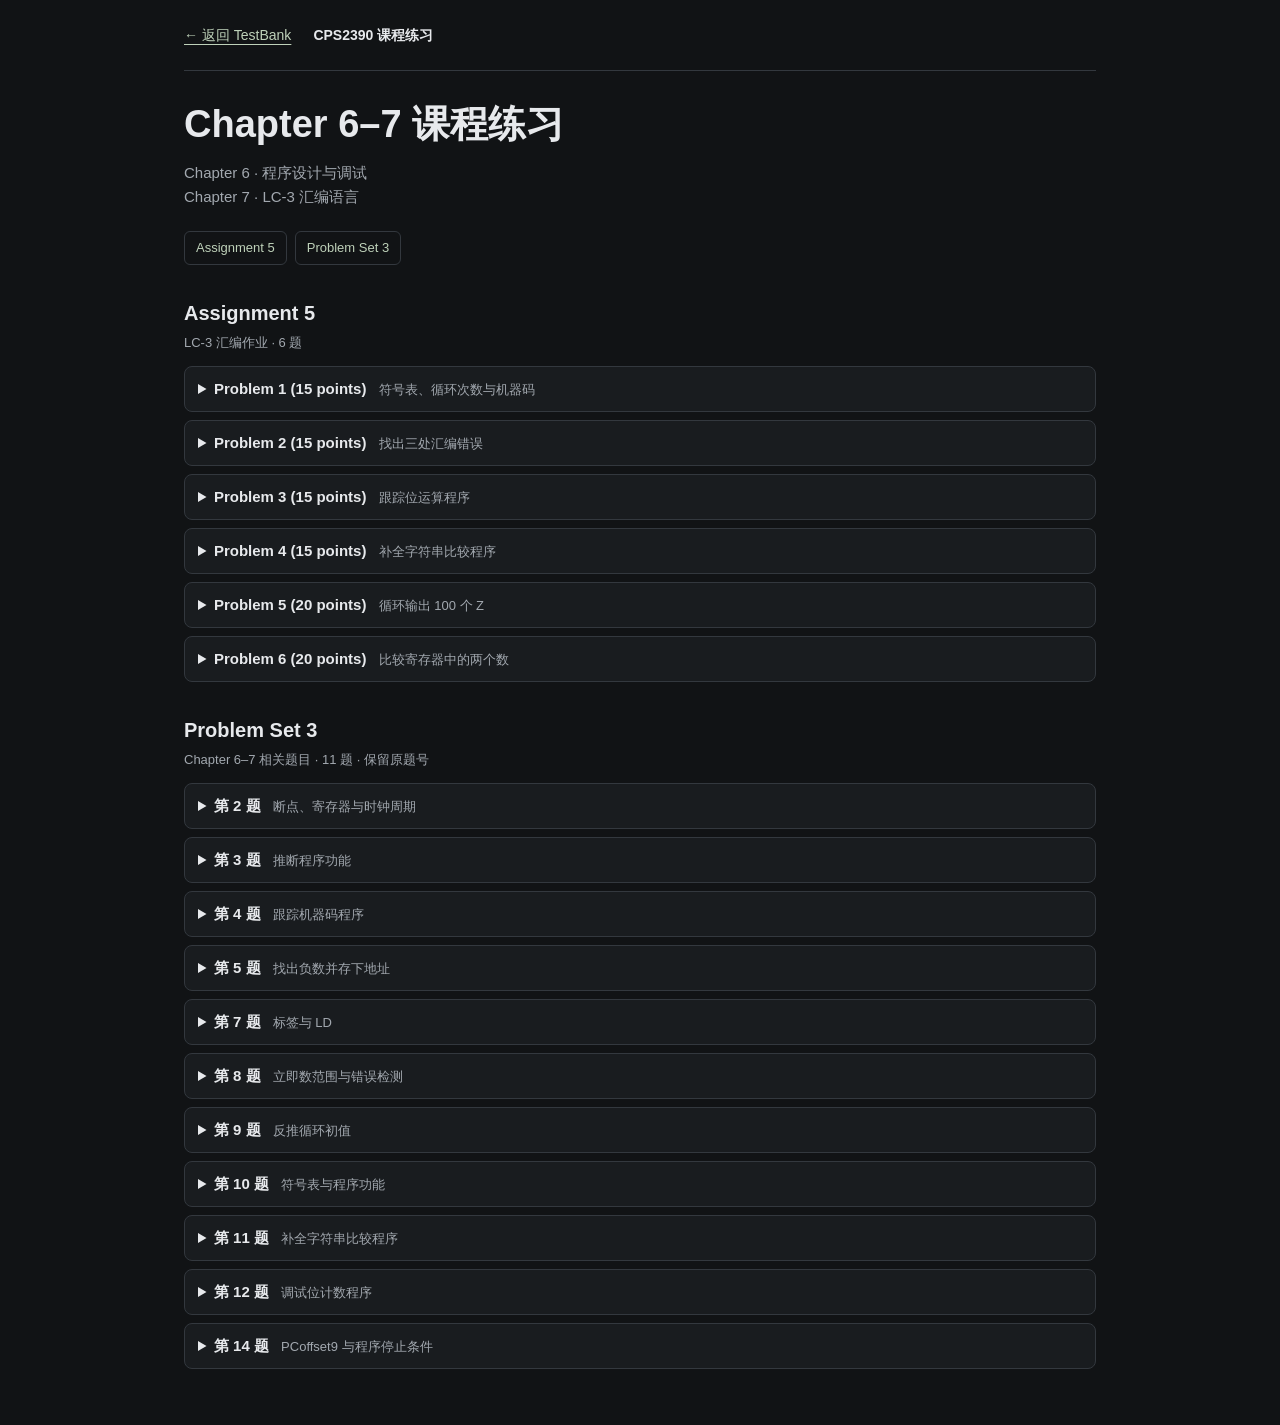
==== commit c0f344d7: "Limit CPS2390 chapter 6 and 7 practice to assigned sources" ====
--- a/course-practice.html
+++ b/course-practice.html
@@ -37,9 +37,7 @@
 table{border-collapse:collapse;font-size:13px}
 th,td{border:1px solid var(--line);padding:5px 9px;text-align:left;white-space:pre}
 th{background:#202428}
-.source-figure{margin:10px 0}
-.source-figure img{display:block;max-width:100%;max-height:840px;width:auto;height:auto;border-radius:3px}
-.code-block,.table-wrap,.source-figure{overscroll-behavior-inline:contain}
+.code-block,.table-wrap{overscroll-behavior-inline:contain}
 </style>
 </head>
 <body>
@@ -50,10 +48,6 @@
 <nav class="toc" aria-label="按练习来源跳转">
 <a href="#assignment-5">Assignment 5</a>
 <a href="#problem-set-3">Problem Set 3</a>
-<a href="#slides">课件练习</a>
-<a href="#book-6">教材 Chapter 6</a>
-<a href="#book-7">教材 Chapter 7</a>
-<a href="#lab">Lab Assignment</a>
 </nav>
 <section id="assignment-5" class="exercise-group" aria-labelledby="assignment-5-title">
 <header><h2 id="assignment-5-title">Assignment 5</h2><p>LC-3 汇编作业 · 6 题</p></header>
@@ -175,43 +169,7 @@
 </section>
 
 <section id="problem-set-3" class="exercise-group" aria-labelledby="problem-set-3-title">
-<header><h2 id="problem-set-3-title">Problem Set 3</h2><p>原题单覆盖 Chapters 5–7 · 14 题</p></header>
-<details id="ps3-1" class="exercise">
-<summary><strong>第 1 题</strong> <span>根据寄存器快照补全机器码</span></summary>
-<div class="source-content" lang="en">
-<p class="source-bullet">(Adapted from 5.31) The following diagram shows a snapshot of the 8 registers of the LC-3 before and after the instruction at location x1000 is executed. Fill in the bits of the instruction at location x1000.</p>
-<div class="table-wrap"><table><thead><tr><th scope="col">Register</th><th scope="col">Before</th><th scope="col">After</th></tr></thead><tbody>
-<tr><td>R0</td><td>x0000</td><td>x0000</td></tr>
-<tr><td>R1</td><td>x1111</td><td>x1111</td></tr>
-<tr><td>R2</td><td>x2222</td><td>x2222</td></tr>
-<tr><td>R3</td><td>x3333</td><td>x3333</td></tr>
-<tr><td>R4</td><td>x4444</td><td>x4444</td></tr>
-<tr><td>R5</td><td>x5555</td><td>xFFF8</td></tr>
-<tr><td>R6</td><td>x6666</td><td>x6666</td></tr>
-<tr><td>R7</td><td>x7777</td><td>x7777</td></tr>
-</tbody></table></div>
-<div class="table-wrap"><table><thead><tr><th scope="col">Memory Location</th><th scope="col">Value</th></tr></thead><tbody>
-<tr><td>x1000</td><td>0001 ________________________</td></tr>
-</tbody></table></div>
-</div>
-<details class="reference"><summary>查看教师参考答案</summary><div class="source-content" lang="en">
-<p>1. (Adapted from 5.31) The following diagram shows a snapshot of the 8 registers of the LC-3 before and after the instruction at location x1000 is executed. Fill in the bits of the instruction at location x1000.</p>
-<div class="table-wrap"><table><thead><tr><th scope="col">Register</th><th scope="col">Before</th><th scope="col">After</th></tr></thead><tbody>
-<tr><td>R0</td><td>x0000</td><td>x0000</td></tr>
-<tr><td>R1</td><td>x1111</td><td>x1111</td></tr>
-<tr><td>R2</td><td>x2222</td><td>x2222</td></tr>
-<tr><td>R3</td><td>x3333</td><td>x3333</td></tr>
-<tr><td>R4</td><td>x4444</td><td>x4444</td></tr>
-<tr><td>R5</td><td>x5555</td><td>xFFF8</td></tr>
-</tbody></table></div>
-<pre class="code-block"><code>R6 x6666 x6666
-R7 x7777 x7777</code></pre>
-<div class="table-wrap"><table><thead><tr><th scope="col">Memory Location</th><th scope="col">Value</th></tr></thead><tbody>
-
-</tbody></table></div>
-<pre class="code-block"><code>x1000 0001 101 000 1 11000</code></pre>
-</div></details>
-</details>
+<header><h2 id="problem-set-3-title">Problem Set 3</h2><p>Chapter 6–7 相关题目 · 11 题 · 保留原题号</p></header>
 <details id="ps3-2" class="exercise">
 <summary><strong>第 2 题</strong> <span>断点、寄存器与时钟周期</span></summary>
 <div class="source-content" lang="en">
@@ -364,16 +322,6 @@
 <tr><td>x3005</td><td>0011 000 001001010</td></tr>
 <tr><td>x3006</td><td>1111 0000 0010 0101</td></tr>
 </tbody></table></div>
-</div></details>
-</details>
-<details id="ps3-6" class="exercise">
-<summary><strong>第 6 题</strong> <span>区分指令次数与内存访问次数</span></summary>
-<div class="source-content" lang="en">
-<p class="source-bullet">The LC-3 has just finished executing a large program. A careful examination of each clock cycle reveals that the number of executed store instructions (ST, STR, and STI) is greater than the number of executed load instructions (LD, LDR, and LDI). However, the number of memory write accesses is less than the number of memory read accesses, excluding instruction fetches. How can that be? Be sure to specify which instructions may account for the discrepancy.</p>
-</div>
-<details class="reference"><summary>查看教师参考答案</summary><div class="source-content" lang="en">
-<p>6. The LC-3 has just finished executing a large program. A careful examination of each clock cycle reveals that the number of executed store instructions (ST, STR, and STI) is greater than the number of executed load instructions (LD, LDR, and LDI). However, the number of memory write accesses is less than the number of memory read accesses, excluding instruction fetches. How can that be? Be sure to specify which instructions may account for the discrepancy.</p>
-<p>A large number of LDI instructions (two read accesses) and STI instructions (one read access and one write access) could account for this discrepancy.</p>
 </div></details>
 </details>
 <details id="ps3-7" class="exercise">
@@ -595,68 +543,6 @@
 R2 contains the bit vector, and not the address at which the bit vector is contained. The instruction LDI R2, VECTOR loaded the value at x3500 into R2 since the value at the memory address labeled as VECTOR was used as the address from which to load. The store instruction STR R0, R2, #1 uses the value of R2 to evaluate an address. However, R2 must be modified to contain an address for an STR instruction to work. Thus, LD R2, VECTOR is an additional required instruction.</code></pre>
 </div></details>
 </details>
-<details id="ps3-13" class="exercise">
-<summary><strong>第 13 题</strong> <span>跟踪寻址与存储指令</span></summary>
-<div class="source-content" lang="en">
-<p class="source-bullet">The following program does not do anything useful. However, being an electronic idiot, the LC-3 will still execute it.</p>
-<div class="table-wrap"><table><thead><tr><th scope="col"></th><th scope="col">.ORIG x3000</th></tr></thead><tbody>
-<tr><td></td><td>LD R0, Addr1</td></tr>
-<tr><td></td><td>LEA R1, Addr1</td></tr>
-<tr><td></td><td>LDI R2, Addr1</td></tr>
-<tr><td></td><td>LDR R3, R0, #-6</td></tr>
-<tr><td></td><td>LDR R4, R1, #0</td></tr>
-<tr><td></td><td>ADD R1, R1, #3</td></tr>
-<tr><td></td><td>ST R2, #5</td></tr>
-<tr><td></td><td>STR R1, R0, #3</td></tr>
-<tr><td></td><td>STI R4, Addr4</td></tr>
-<tr><td></td><td>HALT</td></tr>
-<tr><td>Addr1</td><td>.FILL x300B</td></tr>
-<tr><td>Addr2</td><td>.FILL x000A</td></tr>
-<tr><td>Addr3</td><td>.BLKW 1</td></tr>
-<tr><td>Addr4</td><td>.FILL x300D</td></tr>
-<tr><td>Addr5</td><td>.FILL x300C</td></tr>
-<tr><td></td><td>.END</td></tr>
-</tbody></table></div>
-<p>Without using the simulator, answer the following questions:</p>
-<p class="source-bullet">What will the values of registers R0 through R4 be after the LC-3 finishes executing the ADD instruction?</p>
-<p class="source-bullet">What will the values of memory locations Addr1 through Addr5 be after the LC-3 finishes executing the HALT instruction?</p>
-</div>
-<details class="reference"><summary>查看教师参考答案</summary><div class="source-content" lang="en">
-<p>13.The following program does not do anything useful. However, being an electronic idiot, the LC-3 will still execute it.</p>
-<pre class="code-block"><code>.ORIG x3000
-LD R0, Addr1
-LEA R1, Addr1
-LDI R2, Addr1
-LDR R3, R0, #-6
-LDR R4, R1, #0
-ADD R1, R1, #3
-ST R2, #5
-STR R1, R0, #3
-STI R4, Addr4
-HALT
-Addr1 .FILL x300B
-Addr2 .FILL x000A
-Addr3 .BLKW 1
-Addr4 .FILL x300D
-Addr5 .FILL x300C
-.END</code></pre>
-<p>Without using the simulator, answer the following questions:</p>
-<p>a. What will the values of registers R0 through R4 be after the LC-3 finishes executing the ADD instruction?</p>
-<div class="table-wrap"><table><thead><tr><th scope="col">R0</th><th scope="col">x300B</th></tr></thead><tbody>
-<tr><td>R1</td><td>x300D</td></tr>
-<tr><td>R2</td><td>x000A</td></tr>
-<tr><td>R3</td><td>x1263</td></tr>
-<tr><td>R4</td><td>x300B</td></tr>
-</tbody></table></div>
-<p>b. What will the values of memory locations Addr1 through Addr5 be after the LC-3 finishes executing the HALT instruction?</p>
-<div class="table-wrap"><table><thead><tr><th scope="col">Addr1</th><th scope="col">x300B</th></tr></thead><tbody>
-<tr><td>Addr2</td><td>x000A</td></tr>
-<tr><td>Addr3</td><td>x000A</td></tr>
-<tr><td>Addr4</td><td>x300B</td></tr>
-<tr><td>Addr5</td><td>x300D</td></tr>
-</tbody></table></div>
-</div></details>
-</details>
 <details id="ps3-14" class="exercise">
 <summary><strong>第 14 题</strong> <span>PCoffset9 与程序停止条件</span></summary>
 <div class="source-content" lang="en">
@@ -702,706 +588,6 @@
 </details>
 </section>
 
-<section id="slides" class="exercise-group" aria-labelledby="slides-title">
-<header><h2 id="slides-title">课件练习</h2><p>Chapter 6 调试题 · Chapter 7 汇编题 · 共 9 题</p></header>
-<details id="c6-slide-1" class="exercise">
-<summary><strong>6-23–24</strong> <span>乘法程序调试</span></summary>
-<div class="source-content" lang="en">
-<figure class="source-figure"><a href="course-practice-assets/c6-slide-23.webp" target="_blank" rel="noopener" aria-label="Chapter 6 课件第 23 页（打开原图）"><img loading="lazy" src="course-practice-assets/c6-slide-23.webp" alt="Chapter 6 课件第 23 页"></a></figure>
-</div>
-<details class="reference"><summary>查看课件讲解</summary><div class="source-content" lang="en">
-<figure class="source-figure"><a href="course-practice-assets/c6-slide-24.webp" target="_blank" rel="noopener" aria-label="Chapter 6 课件第 24 页讲解（打开原图）"><img loading="lazy" src="course-practice-assets/c6-slide-24.webp" alt="Chapter 6 课件第 24 页讲解"></a></figure>
-</div></details>
-</details>
-<details id="c6-slide-2" class="exercise">
-<summary><strong>6-25–26</strong> <span>数组求和程序调试</span></summary>
-<div class="source-content" lang="en">
-<figure class="source-figure"><a href="course-practice-assets/c6-slide-25.webp" target="_blank" rel="noopener" aria-label="Chapter 6 课件第 25 页（打开原图）"><img loading="lazy" src="course-practice-assets/c6-slide-25.webp" alt="Chapter 6 课件第 25 页"></a></figure><p>Input data from the next slide</p><figure class="source-figure"><a href="course-practice-assets/c6-slide-25-input.webp" target="_blank" rel="noopener" aria-label="课件输入数据表（打开原图）"><img loading="lazy" src="course-practice-assets/c6-slide-25-input.webp" alt="课件输入数据表"></a></figure>
-</div>
-<details class="reference"><summary>查看课件讲解</summary><div class="source-content" lang="en">
-<figure class="source-figure"><a href="course-practice-assets/c6-slide-26.webp" target="_blank" rel="noopener" aria-label="Chapter 6 课件第 26 页讲解（打开原图）"><img loading="lazy" src="course-practice-assets/c6-slide-26.webp" alt="Chapter 6 课件第 26 页讲解"></a></figure>
-</div></details>
-</details>
-<details id="c6-slide-3" class="exercise">
-<summary><strong>6-27–28</strong> <span>查找数值 5</span></summary>
-<div class="source-content" lang="en">
-<figure class="source-figure"><a href="course-practice-assets/c6-slide-27.webp" target="_blank" rel="noopener" aria-label="Chapter 6 课件第 27 页（打开原图）"><img loading="lazy" src="course-practice-assets/c6-slide-27.webp" alt="Chapter 6 课件第 27 页"></a></figure><p>Input data from the next slide</p><figure class="source-figure"><a href="course-practice-assets/c6-slide-27-input.webp" target="_blank" rel="noopener" aria-label="课件输入数据表（打开原图）"><img loading="lazy" src="course-practice-assets/c6-slide-27-input.webp" alt="课件输入数据表"></a></figure>
-</div>
-<details class="reference"><summary>查看课件讲解</summary><div class="source-content" lang="en">
-<figure class="source-figure"><a href="course-practice-assets/c6-slide-28.webp" target="_blank" rel="noopener" aria-label="Chapter 6 课件第 28 页讲解（打开原图）"><img loading="lazy" src="course-practice-assets/c6-slide-28.webp" alt="Chapter 6 课件第 28 页讲解"></a></figure>
-</div></details>
-</details>
-<details id="c6-slide-4" class="exercise">
-<summary><strong>6-29–30</strong> <span>寻找最高置位</span></summary>
-<div class="source-content" lang="en">
-<figure class="source-figure"><a href="course-practice-assets/c6-slide-29.webp" target="_blank" rel="noopener" aria-label="Chapter 6 课件第 29 页（打开原图）"><img loading="lazy" src="course-practice-assets/c6-slide-29.webp" alt="Chapter 6 课件第 29 页"></a></figure>
-</div>
-<details class="reference"><summary>查看课件讲解</summary><div class="source-content" lang="en">
-<figure class="source-figure"><a href="course-practice-assets/c6-slide-30.webp" target="_blank" rel="noopener" aria-label="Chapter 6 课件第 30 页讲解（打开原图）"><img loading="lazy" src="course-practice-assets/c6-slide-30.webp" alt="Chapter 6 课件第 30 页讲解"></a></figure>
-</div></details>
-</details>
-<details id="c7-slide-15" class="exercise">
-<summary><strong>7-15</strong> <span>构建符号表</span></summary>
-<div class="source-content" lang="en">
-<figure class="source-figure"><a href="course-practice-assets/c7-slide-15.webp" target="_blank" rel="noopener" aria-label="Chapter 7 课件第 15 页（打开原图）"><img loading="lazy" src="course-practice-assets/c7-slide-15.webp" alt="Chapter 7 课件第 15 页"></a></figure>
-</div>
-<details class="reference"><summary>查看课件答案</summary><div class="source-content" lang="en">
-<figure class="source-figure"><a href="course-practice-assets/c7-slide-16-answer.webp" target="_blank" rel="noopener" aria-label="第 16 页符号表（打开原图）"><img loading="lazy" src="course-practice-assets/c7-slide-16-answer.webp" alt="第 16 页符号表"></a></figure>
-</div></details>
-</details>
-<details id="c7-slide-18" class="exercise">
-<summary><strong>7-18</strong> <span>翻译为机器语言</span></summary>
-<div class="source-content" lang="en">
-<p>Using the symbol table constructed earlier, translate these statements into LC-3 machine language.</p><pre class="code-block"><code>LD   R3, PTR
-ADD  R4, R1, #-4
-LDR  R1, R3, #0
-BRnp GETCHAR</code></pre><figure class="source-figure"><a href="course-practice-assets/c7-figure-7-2.webp" target="_blank" rel="noopener" aria-label="Figure 7.2 汇编程序（打开原图）"><img loading="lazy" src="course-practice-assets/c7-figure-7-2.webp" alt="Figure 7.2 汇编程序"></a></figure>
-</div>
-<details class="reference"><summary>查看课件答案</summary><div class="source-content" lang="en">
-<figure class="source-figure"><a href="course-practice-assets/c7-slide-18-answer.webp" target="_blank" rel="noopener" aria-label="第 18 页机器码表（打开原图）"><img loading="lazy" src="course-practice-assets/c7-slide-18-answer.webp" alt="第 18 页机器码表"></a></figure>
-</div></details>
-</details>
-<details id="c7-slide-33" class="exercise">
-<summary><strong>7-33</strong> <span>判断程序功能</span></summary>
-<div class="source-content" lang="en">
-<figure class="source-figure"><a href="course-practice-assets/c7-slide-33.webp" target="_blank" rel="noopener" aria-label="Chapter 7 课件第 33 页（打开原图）"><img loading="lazy" src="course-practice-assets/c7-slide-33.webp" alt="Chapter 7 课件第 33 页"></a></figure>
-</div>
-
-</details>
-<details id="c7-slide-34" class="exercise">
-<summary><strong>7-34</strong> <span>跟踪整数序列</span></summary>
-<div class="source-content" lang="en">
-<figure class="source-figure"><a href="course-practice-assets/c7-slide-34.webp" target="_blank" rel="noopener" aria-label="Chapter 7 课件第 34 页（打开原图）"><img loading="lazy" src="course-practice-assets/c7-slide-34.webp" alt="Chapter 7 课件第 34 页"></a></figure>
-</div>
-
-</details>
-<details id="c7-slide-35" class="exercise">
-<summary><strong>7-35</strong> <span>补全字符串比较程序</span></summary>
-<div class="source-content" lang="en">
-<figure class="source-figure"><a href="course-practice-assets/c7-slide-35.webp" target="_blank" rel="noopener" aria-label="Chapter 7 课件第 35 页（打开原图）"><img loading="lazy" src="course-practice-assets/c7-slide-35.webp" alt="Chapter 7 课件第 35 页"></a></figure>
-</div>
-
-</details>
-</section>
-
-<section id="book-6" class="exercise-group" aria-labelledby="book-6-title">
-<header><h2 id="book-6-title">教材 Chapter 6 Exercises</h2><p>Patt &amp; Patel 第 3 版 · 6.1–6.27</p></header>
-<details id="book-6-1" class="exercise">
-<summary><strong>6.1</strong> <span>教材第 220 页</span></summary>
-<div class="source-content" lang="en">
-<figure class="source-figure"><a href="course-practice-assets/book-6-1-249.webp" target="_blank" rel="noopener" aria-label="教材题 6.1 · 第 220 页（打开原图）"><img loading="lazy" src="course-practice-assets/book-6-1-249.webp" alt="教材题 6.1 · 第 220 页"></a></figure>
-</div>
-
-</details>
-<details id="book-6-2" class="exercise">
-<summary><strong>6.2</strong> <span>教材第 220 页</span></summary>
-<div class="source-content" lang="en">
-<figure class="source-figure"><a href="course-practice-assets/book-6-2-249.webp" target="_blank" rel="noopener" aria-label="教材题 6.2 · 第 220 页（打开原图）"><img loading="lazy" src="course-practice-assets/book-6-2-249.webp" alt="教材题 6.2 · 第 220 页"></a></figure>
-</div>
-
-</details>
-<details id="book-6-3" class="exercise">
-<summary><strong>6.3</strong> <span>教材第 220 页</span></summary>
-<div class="source-content" lang="en">
-<figure class="source-figure"><a href="course-practice-assets/book-6-3-249.webp" target="_blank" rel="noopener" aria-label="教材题 6.3 · 第 220 页（打开原图）"><img loading="lazy" src="course-practice-assets/book-6-3-249.webp" alt="教材题 6.3 · 第 220 页"></a></figure>
-</div>
-
-</details>
-<details id="book-6-4" class="exercise">
-<summary><strong>6.4</strong> <span>教材第 220 页</span></summary>
-<div class="source-content" lang="en">
-<figure class="source-figure"><a href="course-practice-assets/book-6-4-249.webp" target="_blank" rel="noopener" aria-label="教材题 6.4 · 第 220 页（打开原图）"><img loading="lazy" src="course-practice-assets/book-6-4-249.webp" alt="教材题 6.4 · 第 220 页"></a></figure>
-</div>
-
-</details>
-<details id="book-6-5" class="exercise">
-<summary><strong>6.5</strong> <span>教材第 220 页</span></summary>
-<div class="source-content" lang="en">
-<figure class="source-figure"><a href="course-practice-assets/book-6-5-249.webp" target="_blank" rel="noopener" aria-label="教材题 6.5 · 第 220 页（打开原图）"><img loading="lazy" src="course-practice-assets/book-6-5-249.webp" alt="教材题 6.5 · 第 220 页"></a></figure>
-</div>
-
-</details>
-<details id="book-6-6" class="exercise">
-<summary><strong>6.6</strong> <span>教材第 220 页</span></summary>
-<div class="source-content" lang="en">
-<figure class="source-figure"><a href="course-practice-assets/book-6-6-249.webp" target="_blank" rel="noopener" aria-label="教材题 6.6 · 第 220 页（打开原图）"><img loading="lazy" src="course-practice-assets/book-6-6-249.webp" alt="教材题 6.6 · 第 220 页"></a></figure>
-<figure class="source-figure"><a href="course-practice-assets/book-6-6-250.webp" target="_blank" rel="noopener" aria-label="教材题 6.6 · 第 221 页（打开原图）"><img loading="lazy" src="course-practice-assets/book-6-6-250.webp" alt="教材题 6.6 · 第 221 页"></a></figure>
-</div>
-
-</details>
-<details id="book-6-7" class="exercise">
-<summary><strong>6.7</strong> <span>教材第 221 页</span></summary>
-<div class="source-content" lang="en">
-<figure class="source-figure"><a href="course-practice-assets/book-6-7-250.webp" target="_blank" rel="noopener" aria-label="教材题 6.7 · 第 221 页（打开原图）"><img loading="lazy" src="course-practice-assets/book-6-7-250.webp" alt="教材题 6.7 · 第 221 页"></a></figure>
-</div>
-
-</details>
-<details id="book-6-8" class="exercise">
-<summary><strong>6.8</strong> <span>教材第 221 页</span></summary>
-<div class="source-content" lang="en">
-<figure class="source-figure"><a href="course-practice-assets/book-6-8-250.webp" target="_blank" rel="noopener" aria-label="教材题 6.8 · 第 221 页（打开原图）"><img loading="lazy" src="course-practice-assets/book-6-8-250.webp" alt="教材题 6.8 · 第 221 页"></a></figure>
-</div>
-
-</details>
-<details id="book-6-9" class="exercise">
-<summary><strong>6.9</strong> <span>教材第 221 页</span></summary>
-<div class="source-content" lang="en">
-<figure class="source-figure"><a href="course-practice-assets/book-6-9-250.webp" target="_blank" rel="noopener" aria-label="教材题 6.9 · 第 221 页（打开原图）"><img loading="lazy" src="course-practice-assets/book-6-9-250.webp" alt="教材题 6.9 · 第 221 页"></a></figure>
-</div>
-
-</details>
-<details id="book-6-10" class="exercise">
-<summary><strong>6.10</strong> <span>教材第 221 页</span></summary>
-<div class="source-content" lang="en">
-<figure class="source-figure"><a href="course-practice-assets/book-6-10-250.webp" target="_blank" rel="noopener" aria-label="教材题 6.10 · 第 221 页（打开原图）"><img loading="lazy" src="course-practice-assets/book-6-10-250.webp" alt="教材题 6.10 · 第 221 页"></a></figure>
-</div>
-
-</details>
-<details id="book-6-11" class="exercise">
-<summary><strong>6.11</strong> <span>教材第 221 页</span></summary>
-<div class="source-content" lang="en">
-<figure class="source-figure"><a href="course-practice-assets/book-6-11-250.webp" target="_blank" rel="noopener" aria-label="教材题 6.11 · 第 221 页（打开原图）"><img loading="lazy" src="course-practice-assets/book-6-11-250.webp" alt="教材题 6.11 · 第 221 页"></a></figure>
-</div>
-
-</details>
-<details id="book-6-12" class="exercise">
-<summary><strong>6.12</strong> <span>教材第 221 页</span></summary>
-<div class="source-content" lang="en">
-<figure class="source-figure"><a href="course-practice-assets/book-6-12-250.webp" target="_blank" rel="noopener" aria-label="教材题 6.12 · 第 221 页（打开原图）"><img loading="lazy" src="course-practice-assets/book-6-12-250.webp" alt="教材题 6.12 · 第 221 页"></a></figure>
-</div>
-
-</details>
-<details id="book-6-13" class="exercise">
-<summary><strong>6.13</strong> <span>教材第 222 页</span></summary>
-<div class="source-content" lang="en">
-<figure class="source-figure"><a href="course-practice-assets/book-6-13-251.webp" target="_blank" rel="noopener" aria-label="教材题 6.13 · 第 222 页（打开原图）"><img loading="lazy" src="course-practice-assets/book-6-13-251.webp" alt="教材题 6.13 · 第 222 页"></a></figure>
-</div>
-
-</details>
-<details id="book-6-14" class="exercise">
-<summary><strong>6.14</strong> <span>教材第 222 页</span></summary>
-<div class="source-content" lang="en">
-<figure class="source-figure"><a href="course-practice-assets/book-6-14-251.webp" target="_blank" rel="noopener" aria-label="教材题 6.14 · 第 222 页（打开原图）"><img loading="lazy" src="course-practice-assets/book-6-14-251.webp" alt="教材题 6.14 · 第 222 页"></a></figure>
-</div>
-
-</details>
-<details id="book-6-15" class="exercise">
-<summary><strong>6.15</strong> <span>教材第 222 页</span></summary>
-<div class="source-content" lang="en">
-<figure class="source-figure"><a href="course-practice-assets/book-6-15-251.webp" target="_blank" rel="noopener" aria-label="教材题 6.15 · 第 222 页（打开原图）"><img loading="lazy" src="course-practice-assets/book-6-15-251.webp" alt="教材题 6.15 · 第 222 页"></a></figure>
-</div>
-
-</details>
-<details id="book-6-16" class="exercise">
-<summary><strong>6.16</strong> <span>教材第 223 页</span></summary>
-<div class="source-content" lang="en">
-<figure class="source-figure"><a href="course-practice-assets/book-6-16-252.webp" target="_blank" rel="noopener" aria-label="教材题 6.16 · 第 223 页（打开原图）"><img loading="lazy" src="course-practice-assets/book-6-16-252.webp" alt="教材题 6.16 · 第 223 页"></a></figure>
-</div>
-
-</details>
-<details id="book-6-17" class="exercise">
-<summary><strong>6.17</strong> <span>教材第 223 页</span></summary>
-<div class="source-content" lang="en">
-<figure class="source-figure"><a href="course-practice-assets/book-6-17-252.webp" target="_blank" rel="noopener" aria-label="教材题 6.17 · 第 223 页（打开原图）"><img loading="lazy" src="course-practice-assets/book-6-17-252.webp" alt="教材题 6.17 · 第 223 页"></a></figure>
-</div>
-
-</details>
-<details id="book-6-18" class="exercise">
-<summary><strong>6.18</strong> <span>教材第 224 页</span></summary>
-<div class="source-content" lang="en">
-<figure class="source-figure"><a href="course-practice-assets/book-6-18-253.webp" target="_blank" rel="noopener" aria-label="教材题 6.18 · 第 224 页（打开原图）"><img loading="lazy" src="course-practice-assets/book-6-18-253.webp" alt="教材题 6.18 · 第 224 页"></a></figure>
-</div>
-
-</details>
-<details id="book-6-19" class="exercise">
-<summary><strong>6.19</strong> <span>教材第 224 页</span></summary>
-<div class="source-content" lang="en">
-<figure class="source-figure"><a href="course-practice-assets/book-6-19-253.webp" target="_blank" rel="noopener" aria-label="教材题 6.19 · 第 224 页（打开原图）"><img loading="lazy" src="course-practice-assets/book-6-19-253.webp" alt="教材题 6.19 · 第 224 页"></a></figure>
-</div>
-
-</details>
-<details id="book-6-20" class="exercise">
-<summary><strong>6.20</strong> <span>教材第 224 页</span></summary>
-<div class="source-content" lang="en">
-<figure class="source-figure"><a href="course-practice-assets/book-6-20-253.webp" target="_blank" rel="noopener" aria-label="教材题 6.20 · 第 224 页（打开原图）"><img loading="lazy" src="course-practice-assets/book-6-20-253.webp" alt="教材题 6.20 · 第 224 页"></a></figure>
-</div>
-
-</details>
-<details id="book-6-21" class="exercise">
-<summary><strong>6.21</strong> <span>教材第 224 页</span></summary>
-<div class="source-content" lang="en">
-<figure class="source-figure"><a href="course-practice-assets/book-6-21-253.webp" target="_blank" rel="noopener" aria-label="教材题 6.21 · 第 224 页（打开原图）"><img loading="lazy" src="course-practice-assets/book-6-21-253.webp" alt="教材题 6.21 · 第 224 页"></a></figure>
-<figure class="source-figure"><a href="course-practice-assets/book-6-21-254.webp" target="_blank" rel="noopener" aria-label="教材题 6.21 · 第 225 页（打开原图）"><img loading="lazy" src="course-practice-assets/book-6-21-254.webp" alt="教材题 6.21 · 第 225 页"></a></figure>
-</div>
-
-</details>
-<details id="book-6-22" class="exercise">
-<summary><strong>6.22</strong> <span>教材第 225 页</span></summary>
-<div class="source-content" lang="en">
-<figure class="source-figure"><a href="course-practice-assets/book-6-22-254.webp" target="_blank" rel="noopener" aria-label="教材题 6.22 · 第 225 页（打开原图）"><img loading="lazy" src="course-practice-assets/book-6-22-254.webp" alt="教材题 6.22 · 第 225 页"></a></figure>
-<figure class="source-figure"><a href="course-practice-assets/book-6-22-255.webp" target="_blank" rel="noopener" aria-label="教材题 6.22 · 第 226 页（打开原图）"><img loading="lazy" src="course-practice-assets/book-6-22-255.webp" alt="教材题 6.22 · 第 226 页"></a></figure>
-</div>
-
-</details>
-<details id="book-6-23" class="exercise">
-<summary><strong>6.23</strong> <span>教材第 226 页</span></summary>
-<div class="source-content" lang="en">
-<figure class="source-figure"><a href="course-practice-assets/book-6-23-255.webp" target="_blank" rel="noopener" aria-label="教材题 6.23 · 第 226 页（打开原图）"><img loading="lazy" src="course-practice-assets/book-6-23-255.webp" alt="教材题 6.23 · 第 226 页"></a></figure>
-</div>
-
-</details>
-<details id="book-6-24" class="exercise">
-<summary><strong>6.24</strong> <span>教材第 226 页</span></summary>
-<div class="source-content" lang="en">
-<figure class="source-figure"><a href="course-practice-assets/book-6-24-255.webp" target="_blank" rel="noopener" aria-label="教材题 6.24 · 第 226 页（打开原图）"><img loading="lazy" src="course-practice-assets/book-6-24-255.webp" alt="教材题 6.24 · 第 226 页"></a></figure>
-<figure class="source-figure"><a href="course-practice-assets/book-6-24-256.webp" target="_blank" rel="noopener" aria-label="教材题 6.24 · 第 227 页（打开原图）"><img loading="lazy" src="course-practice-assets/book-6-24-256.webp" alt="教材题 6.24 · 第 227 页"></a></figure>
-</div>
-
-</details>
-<details id="book-6-25" class="exercise">
-<summary><strong>6.25</strong> <span>教材第 227 页</span></summary>
-<div class="source-content" lang="en">
-<figure class="source-figure"><a href="course-practice-assets/book-6-25-256.webp" target="_blank" rel="noopener" aria-label="教材题 6.25 · 第 227 页（打开原图）"><img loading="lazy" src="course-practice-assets/book-6-25-256.webp" alt="教材题 6.25 · 第 227 页"></a></figure>
-</div>
-
-</details>
-<details id="book-6-26" class="exercise">
-<summary><strong>6.26</strong> <span>教材第 227 页</span></summary>
-<div class="source-content" lang="en">
-<figure class="source-figure"><a href="course-practice-assets/book-6-26-256.webp" target="_blank" rel="noopener" aria-label="教材题 6.26 · 第 227 页（打开原图）"><img loading="lazy" src="course-practice-assets/book-6-26-256.webp" alt="教材题 6.26 · 第 227 页"></a></figure>
-<figure class="source-figure"><a href="course-practice-assets/book-6-26-257.webp" target="_blank" rel="noopener" aria-label="教材题 6.26 · 第 228 页（打开原图）"><img loading="lazy" src="course-practice-assets/book-6-26-257.webp" alt="教材题 6.26 · 第 228 页"></a></figure>
-</div>
-
-</details>
-<details id="book-6-27" class="exercise">
-<summary><strong>6.27</strong> <span>教材第 228 页</span></summary>
-<div class="source-content" lang="en">
-<figure class="source-figure"><a href="course-practice-assets/book-6-27-257.webp" target="_blank" rel="noopener" aria-label="教材题 6.27 · 第 228 页（打开原图）"><img loading="lazy" src="course-practice-assets/book-6-27-257.webp" alt="教材题 6.27 · 第 228 页"></a></figure>
-<figure class="source-figure"><a href="course-practice-assets/book-6-27-258.webp" target="_blank" rel="noopener" aria-label="教材题 6.27 · 第 229 页（打开原图）"><img loading="lazy" src="course-practice-assets/book-6-27-258.webp" alt="教材题 6.27 · 第 229 页"></a></figure>
-</div>
-
-</details>
-</section>
-
-<section id="book-7" class="exercise-group" aria-labelledby="book-7-title">
-<header><h2 id="book-7-title">教材 Chapter 7 Exercises</h2><p>Patt &amp; Patel 第 3 版 · 7.1–7.37</p></header>
-<details id="book-7-1" class="exercise">
-<summary><strong>7.1</strong> <span>教材第 245 页</span></summary>
-<div class="source-content" lang="en">
-<figure class="source-figure"><a href="course-practice-assets/book-7-1-274.webp" target="_blank" rel="noopener" aria-label="教材题 7.1 · 第 245 页（打开原图）"><img loading="lazy" src="course-practice-assets/book-7-1-274.webp" alt="教材题 7.1 · 第 245 页"></a></figure>
-</div>
-
-</details>
-<details id="book-7-2" class="exercise">
-<summary><strong>7.2</strong> <span>教材第 245 页</span></summary>
-<div class="source-content" lang="en">
-<figure class="source-figure"><a href="course-practice-assets/book-7-2-274.webp" target="_blank" rel="noopener" aria-label="教材题 7.2 · 第 245 页（打开原图）"><img loading="lazy" src="course-practice-assets/book-7-2-274.webp" alt="教材题 7.2 · 第 245 页"></a></figure>
-</div>
-
-</details>
-<details id="book-7-3" class="exercise">
-<summary><strong>7.3</strong> <span>教材第 245 页</span></summary>
-<div class="source-content" lang="en">
-<figure class="source-figure"><a href="course-practice-assets/book-7-3-274.webp" target="_blank" rel="noopener" aria-label="教材题 7.3 · 第 245 页（打开原图）"><img loading="lazy" src="course-practice-assets/book-7-3-274.webp" alt="教材题 7.3 · 第 245 页"></a></figure>
-</div>
-
-</details>
-<details id="book-7-4" class="exercise">
-<summary><strong>7.4</strong> <span>教材第 245 页</span></summary>
-<div class="source-content" lang="en">
-<figure class="source-figure"><a href="course-practice-assets/book-7-4-274.webp" target="_blank" rel="noopener" aria-label="教材题 7.4 · 第 245 页（打开原图）"><img loading="lazy" src="course-practice-assets/book-7-4-274.webp" alt="教材题 7.4 · 第 245 页"></a></figure>
-</div>
-
-</details>
-<details id="book-7-5" class="exercise">
-<summary><strong>7.5</strong> <span>教材第 246 页</span></summary>
-<div class="source-content" lang="en">
-<figure class="source-figure"><a href="course-practice-assets/book-7-5-275.webp" target="_blank" rel="noopener" aria-label="教材题 7.5 · 第 246 页（打开原图）"><img loading="lazy" src="course-practice-assets/book-7-5-275.webp" alt="教材题 7.5 · 第 246 页"></a></figure>
-</div>
-
-</details>
-<details id="book-7-6" class="exercise">
-<summary><strong>7.6</strong> <span>教材第 246 页</span></summary>
-<div class="source-content" lang="en">
-<figure class="source-figure"><a href="course-practice-assets/book-7-6-275.webp" target="_blank" rel="noopener" aria-label="教材题 7.6 · 第 246 页（打开原图）"><img loading="lazy" src="course-practice-assets/book-7-6-275.webp" alt="教材题 7.6 · 第 246 页"></a></figure>
-</div>
-
-</details>
-<details id="book-7-7" class="exercise">
-<summary><strong>7.7</strong> <span>教材第 246 页</span></summary>
-<div class="source-content" lang="en">
-<figure class="source-figure"><a href="course-practice-assets/book-7-7-275.webp" target="_blank" rel="noopener" aria-label="教材题 7.7 · 第 246 页（打开原图）"><img loading="lazy" src="course-practice-assets/book-7-7-275.webp" alt="教材题 7.7 · 第 246 页"></a></figure>
-</div>
-
-</details>
-<details id="book-7-8" class="exercise">
-<summary><strong>7.8</strong> <span>教材第 247 页</span></summary>
-<div class="source-content" lang="en">
-<figure class="source-figure"><a href="course-practice-assets/book-7-8-276.webp" target="_blank" rel="noopener" aria-label="教材题 7.8 · 第 247 页（打开原图）"><img loading="lazy" src="course-practice-assets/book-7-8-276.webp" alt="教材题 7.8 · 第 247 页"></a></figure>
-</div>
-
-</details>
-<details id="book-7-9" class="exercise">
-<summary><strong>7.9</strong> <span>教材第 247 页</span></summary>
-<div class="source-content" lang="en">
-<figure class="source-figure"><a href="course-practice-assets/book-7-9-276.webp" target="_blank" rel="noopener" aria-label="教材题 7.9 · 第 247 页（打开原图）"><img loading="lazy" src="course-practice-assets/book-7-9-276.webp" alt="教材题 7.9 · 第 247 页"></a></figure>
-</div>
-
-</details>
-<details id="book-7-10" class="exercise">
-<summary><strong>7.10</strong> <span>教材第 247 页</span></summary>
-<div class="source-content" lang="en">
-<figure class="source-figure"><a href="course-practice-assets/book-7-10-276.webp" target="_blank" rel="noopener" aria-label="教材题 7.10 · 第 247 页（打开原图）"><img loading="lazy" src="course-practice-assets/book-7-10-276.webp" alt="教材题 7.10 · 第 247 页"></a></figure>
-</div>
-
-</details>
-<details id="book-7-11" class="exercise">
-<summary><strong>7.11</strong> <span>教材第 247 页</span></summary>
-<div class="source-content" lang="en">
-<figure class="source-figure"><a href="course-practice-assets/book-7-11-276.webp" target="_blank" rel="noopener" aria-label="教材题 7.11 · 第 247 页（打开原图）"><img loading="lazy" src="course-practice-assets/book-7-11-276.webp" alt="教材题 7.11 · 第 247 页"></a></figure>
-</div>
-
-</details>
-<details id="book-7-12" class="exercise">
-<summary><strong>7.12</strong> <span>教材第 248 页</span></summary>
-<div class="source-content" lang="en">
-<figure class="source-figure"><a href="course-practice-assets/book-7-12-277.webp" target="_blank" rel="noopener" aria-label="教材题 7.12 · 第 248 页（打开原图）"><img loading="lazy" src="course-practice-assets/book-7-12-277.webp" alt="教材题 7.12 · 第 248 页"></a></figure>
-</div>
-
-</details>
-<details id="book-7-13" class="exercise">
-<summary><strong>7.13</strong> <span>教材第 248 页</span></summary>
-<div class="source-content" lang="en">
-<figure class="source-figure"><a href="course-practice-assets/book-7-13-277.webp" target="_blank" rel="noopener" aria-label="教材题 7.13 · 第 248 页（打开原图）"><img loading="lazy" src="course-practice-assets/book-7-13-277.webp" alt="教材题 7.13 · 第 248 页"></a></figure>
-</div>
-
-</details>
-<details id="book-7-14" class="exercise">
-<summary><strong>7.14</strong> <span>教材第 249 页</span></summary>
-<div class="source-content" lang="en">
-<figure class="source-figure"><a href="course-practice-assets/book-7-14-278.webp" target="_blank" rel="noopener" aria-label="教材题 7.14 · 第 249 页（打开原图）"><img loading="lazy" src="course-practice-assets/book-7-14-278.webp" alt="教材题 7.14 · 第 249 页"></a></figure>
-</div>
-
-</details>
-<details id="book-7-15" class="exercise">
-<summary><strong>7.15</strong> <span>教材第 249 页</span></summary>
-<div class="source-content" lang="en">
-<figure class="source-figure"><a href="course-practice-assets/book-7-15-278.webp" target="_blank" rel="noopener" aria-label="教材题 7.15 · 第 249 页（打开原图）"><img loading="lazy" src="course-practice-assets/book-7-15-278.webp" alt="教材题 7.15 · 第 249 页"></a></figure>
-</div>
-
-</details>
-<details id="book-7-16" class="exercise">
-<summary><strong>7.16</strong> <span>教材第 249 页</span></summary>
-<div class="source-content" lang="en">
-<figure class="source-figure"><a href="course-practice-assets/book-7-16-278.webp" target="_blank" rel="noopener" aria-label="教材题 7.16 · 第 249 页（打开原图）"><img loading="lazy" src="course-practice-assets/book-7-16-278.webp" alt="教材题 7.16 · 第 249 页"></a></figure>
-<figure class="source-figure"><a href="course-practice-assets/book-7-16-279.webp" target="_blank" rel="noopener" aria-label="教材题 7.16 · 第 250 页（打开原图）"><img loading="lazy" src="course-practice-assets/book-7-16-279.webp" alt="教材题 7.16 · 第 250 页"></a></figure>
-</div>
-
-</details>
-<details id="book-7-17" class="exercise">
-<summary><strong>7.17</strong> <span>教材第 250 页</span></summary>
-<div class="source-content" lang="en">
-<figure class="source-figure"><a href="course-practice-assets/book-7-17-279.webp" target="_blank" rel="noopener" aria-label="教材题 7.17 · 第 250 页（打开原图）"><img loading="lazy" src="course-practice-assets/book-7-17-279.webp" alt="教材题 7.17 · 第 250 页"></a></figure>
-</div>
-
-</details>
-<details id="book-7-18" class="exercise">
-<summary><strong>7.18</strong> <span>教材第 250 页</span></summary>
-<div class="source-content" lang="en">
-<figure class="source-figure"><a href="course-practice-assets/book-7-18-279.webp" target="_blank" rel="noopener" aria-label="教材题 7.18 · 第 250 页（打开原图）"><img loading="lazy" src="course-practice-assets/book-7-18-279.webp" alt="教材题 7.18 · 第 250 页"></a></figure>
-</div>
-
-</details>
-<details id="book-7-19" class="exercise">
-<summary><strong>7.19</strong> <span>教材第 251 页</span></summary>
-<div class="source-content" lang="en">
-<figure class="source-figure"><a href="course-practice-assets/book-7-19-280.webp" target="_blank" rel="noopener" aria-label="教材题 7.19 · 第 251 页（打开原图）"><img loading="lazy" src="course-practice-assets/book-7-19-280.webp" alt="教材题 7.19 · 第 251 页"></a></figure>
-</div>
-
-</details>
-<details id="book-7-20" class="exercise">
-<summary><strong>7.20</strong> <span>教材第 251 页</span></summary>
-<div class="source-content" lang="en">
-<figure class="source-figure"><a href="course-practice-assets/book-7-20-280.webp" target="_blank" rel="noopener" aria-label="教材题 7.20 · 第 251 页（打开原图）"><img loading="lazy" src="course-practice-assets/book-7-20-280.webp" alt="教材题 7.20 · 第 251 页"></a></figure>
-</div>
-
-</details>
-<details id="book-7-21" class="exercise">
-<summary><strong>7.21</strong> <span>教材第 251 页</span></summary>
-<div class="source-content" lang="en">
-<figure class="source-figure"><a href="course-practice-assets/book-7-21-280.webp" target="_blank" rel="noopener" aria-label="教材题 7.21 · 第 251 页（打开原图）"><img loading="lazy" src="course-practice-assets/book-7-21-280.webp" alt="教材题 7.21 · 第 251 页"></a></figure>
-</div>
-
-</details>
-<details id="book-7-22" class="exercise">
-<summary><strong>7.22</strong> <span>教材第 251 页</span></summary>
-<div class="source-content" lang="en">
-<figure class="source-figure"><a href="course-practice-assets/book-7-22-280.webp" target="_blank" rel="noopener" aria-label="教材题 7.22 · 第 251 页（打开原图）"><img loading="lazy" src="course-practice-assets/book-7-22-280.webp" alt="教材题 7.22 · 第 251 页"></a></figure>
-<figure class="source-figure"><a href="course-practice-assets/book-7-22-281.webp" target="_blank" rel="noopener" aria-label="教材题 7.22 · 第 252 页（打开原图）"><img loading="lazy" src="course-practice-assets/book-7-22-281.webp" alt="教材题 7.22 · 第 252 页"></a></figure>
-</div>
-
-</details>
-<details id="book-7-23" class="exercise">
-<summary><strong>7.23</strong> <span>教材第 252 页</span></summary>
-<div class="source-content" lang="en">
-<figure class="source-figure"><a href="course-practice-assets/book-7-23-281.webp" target="_blank" rel="noopener" aria-label="教材题 7.23 · 第 252 页（打开原图）"><img loading="lazy" src="course-practice-assets/book-7-23-281.webp" alt="教材题 7.23 · 第 252 页"></a></figure>
-</div>
-
-</details>
-<details id="book-7-24" class="exercise">
-<summary><strong>7.24</strong> <span>教材第 252 页</span></summary>
-<div class="source-content" lang="en">
-<figure class="source-figure"><a href="course-practice-assets/book-7-24-281.webp" target="_blank" rel="noopener" aria-label="教材题 7.24 · 第 252 页（打开原图）"><img loading="lazy" src="course-practice-assets/book-7-24-281.webp" alt="教材题 7.24 · 第 252 页"></a></figure>
-</div>
-
-</details>
-<details id="book-7-25" class="exercise">
-<summary><strong>7.25</strong> <span>教材第 253 页</span></summary>
-<div class="source-content" lang="en">
-<figure class="source-figure"><a href="course-practice-assets/book-7-25-282.webp" target="_blank" rel="noopener" aria-label="教材题 7.25 · 第 253 页（打开原图）"><img loading="lazy" src="course-practice-assets/book-7-25-282.webp" alt="教材题 7.25 · 第 253 页"></a></figure>
-</div>
-
-</details>
-<details id="book-7-26" class="exercise">
-<summary><strong>7.26</strong> <span>教材第 253 页</span></summary>
-<div class="source-content" lang="en">
-<figure class="source-figure"><a href="course-practice-assets/book-7-26-282.webp" target="_blank" rel="noopener" aria-label="教材题 7.26 · 第 253 页（打开原图）"><img loading="lazy" src="course-practice-assets/book-7-26-282.webp" alt="教材题 7.26 · 第 253 页"></a></figure>
-</div>
-
-</details>
-<details id="book-7-27" class="exercise">
-<summary><strong>7.27</strong> <span>教材第 253 页</span></summary>
-<div class="source-content" lang="en">
-<figure class="source-figure"><a href="course-practice-assets/book-7-27-282.webp" target="_blank" rel="noopener" aria-label="教材题 7.27 · 第 253 页（打开原图）"><img loading="lazy" src="course-practice-assets/book-7-27-282.webp" alt="教材题 7.27 · 第 253 页"></a></figure>
-</div>
-
-</details>
-<details id="book-7-28" class="exercise">
-<summary><strong>7.28</strong> <span>教材第 254 页</span></summary>
-<div class="source-content" lang="en">
-<figure class="source-figure"><a href="course-practice-assets/book-7-28-283.webp" target="_blank" rel="noopener" aria-label="教材题 7.28 · 第 254 页（打开原图）"><img loading="lazy" src="course-practice-assets/book-7-28-283.webp" alt="教材题 7.28 · 第 254 页"></a></figure>
-</div>
-
-</details>
-<details id="book-7-29" class="exercise">
-<summary><strong>7.29</strong> <span>教材第 255 页</span></summary>
-<div class="source-content" lang="en">
-<figure class="source-figure"><a href="course-practice-assets/book-7-29-284.webp" target="_blank" rel="noopener" aria-label="教材题 7.29 · 第 255 页（打开原图）"><img loading="lazy" src="course-practice-assets/book-7-29-284.webp" alt="教材题 7.29 · 第 255 页"></a></figure>
-</div>
-
-</details>
-<details id="book-7-30" class="exercise">
-<summary><strong>7.30</strong> <span>教材第 255 页</span></summary>
-<div class="source-content" lang="en">
-<figure class="source-figure"><a href="course-practice-assets/book-7-30-284.webp" target="_blank" rel="noopener" aria-label="教材题 7.30 · 第 255 页（打开原图）"><img loading="lazy" src="course-practice-assets/book-7-30-284.webp" alt="教材题 7.30 · 第 255 页"></a></figure>
-<figure class="source-figure"><a href="course-practice-assets/book-7-30-285.webp" target="_blank" rel="noopener" aria-label="教材题 7.30 · 第 256 页（打开原图）"><img loading="lazy" src="course-practice-assets/book-7-30-285.webp" alt="教材题 7.30 · 第 256 页"></a></figure>
-</div>
-
-</details>
-<details id="book-7-31" class="exercise">
-<summary><strong>7.31</strong> <span>教材第 257 页</span></summary>
-<div class="source-content" lang="en">
-<figure class="source-figure"><a href="course-practice-assets/book-7-31-286.webp" target="_blank" rel="noopener" aria-label="教材题 7.31 · 第 257 页（打开原图）"><img loading="lazy" src="course-practice-assets/book-7-31-286.webp" alt="教材题 7.31 · 第 257 页"></a></figure>
-</div>
-
-</details>
-<details id="book-7-32" class="exercise">
-<summary><strong>7.32</strong> <span>教材第 257 页</span></summary>
-<div class="source-content" lang="en">
-<figure class="source-figure"><a href="course-practice-assets/book-7-32-286.webp" target="_blank" rel="noopener" aria-label="教材题 7.32 · 第 257 页（打开原图）"><img loading="lazy" src="course-practice-assets/book-7-32-286.webp" alt="教材题 7.32 · 第 257 页"></a></figure>
-<figure class="source-figure"><a href="course-practice-assets/book-7-32-287.webp" target="_blank" rel="noopener" aria-label="教材题 7.32 · 第 258 页（打开原图）"><img loading="lazy" src="course-practice-assets/book-7-32-287.webp" alt="教材题 7.32 · 第 258 页"></a></figure>
-</div>
-
-</details>
-<details id="book-7-33" class="exercise">
-<summary><strong>7.33</strong> <span>教材第 258 页</span></summary>
-<div class="source-content" lang="en">
-<figure class="source-figure"><a href="course-practice-assets/book-7-33-287.webp" target="_blank" rel="noopener" aria-label="教材题 7.33 · 第 258 页（打开原图）"><img loading="lazy" src="course-practice-assets/book-7-33-287.webp" alt="教材题 7.33 · 第 258 页"></a></figure>
-<figure class="source-figure"><a href="course-practice-assets/book-7-33-288.webp" target="_blank" rel="noopener" aria-label="教材题 7.33 · 第 259 页（打开原图）"><img loading="lazy" src="course-practice-assets/book-7-33-288.webp" alt="教材题 7.33 · 第 259 页"></a></figure>
-</div>
-
-</details>
-<details id="book-7-34" class="exercise">
-<summary><strong>7.34</strong> <span>教材第 259 页</span></summary>
-<div class="source-content" lang="en">
-<figure class="source-figure"><a href="course-practice-assets/book-7-34-288.webp" target="_blank" rel="noopener" aria-label="教材题 7.34 · 第 259 页（打开原图）"><img loading="lazy" src="course-practice-assets/book-7-34-288.webp" alt="教材题 7.34 · 第 259 页"></a></figure>
-</div>
-
-</details>
-<details id="book-7-35" class="exercise">
-<summary><strong>7.35</strong> <span>教材第 259 页</span></summary>
-<div class="source-content" lang="en">
-<figure class="source-figure"><a href="course-practice-assets/book-7-35-288.webp" target="_blank" rel="noopener" aria-label="教材题 7.35 · 第 259 页（打开原图）"><img loading="lazy" src="course-practice-assets/book-7-35-288.webp" alt="教材题 7.35 · 第 259 页"></a></figure>
-<figure class="source-figure"><a href="course-practice-assets/book-7-35-289.webp" target="_blank" rel="noopener" aria-label="教材题 7.35 · 第 260 页（打开原图）"><img loading="lazy" src="course-practice-assets/book-7-35-289.webp" alt="教材题 7.35 · 第 260 页"></a></figure>
-</div>
-
-</details>
-<details id="book-7-36" class="exercise">
-<summary><strong>7.36</strong> <span>教材第 260 页</span></summary>
-<div class="source-content" lang="en">
-<figure class="source-figure"><a href="course-practice-assets/book-7-36-289.webp" target="_blank" rel="noopener" aria-label="教材题 7.36 · 第 260 页（打开原图）"><img loading="lazy" src="course-practice-assets/book-7-36-289.webp" alt="教材题 7.36 · 第 260 页"></a></figure>
-<figure class="source-figure"><a href="course-practice-assets/book-7-36-290.webp" target="_blank" rel="noopener" aria-label="教材题 7.36 · 第 261 页（打开原图）"><img loading="lazy" src="course-practice-assets/book-7-36-290.webp" alt="教材题 7.36 · 第 261 页"></a></figure>
-</div>
-
-</details>
-<details id="book-7-37" class="exercise">
-<summary><strong>7.37</strong> <span>教材第 261 页</span></summary>
-<div class="source-content" lang="en">
-<figure class="source-figure"><a href="course-practice-assets/book-7-37-290.webp" target="_blank" rel="noopener" aria-label="教材题 7.37 · 第 261 页（打开原图）"><img loading="lazy" src="course-practice-assets/book-7-37-290.webp" alt="教材题 7.37 · 第 261 页"></a></figure>
-</div>
-
-</details>
-</section>
-
-<section id="lab" class="exercise-group" aria-labelledby="lab-title">
-<header><h2 id="lab-title">Lab Assignment</h2><p>LC-3 编程 · 2 项必做与 1 项选做</p></header>
-<details id="lab-requirements" class="exercise">
-<summary><strong>提交要求与评分</strong></summary>
-<div class="source-content" lang="en">
-<p>Submission Deadline: Sunday, December 6, 2026, at 11:59 PM</p>
-<h4>1. Lab Background</h4>
-<p>This lab applies concepts from CPS 2390 Computer Organization and Architecture to LC-3 assembly programming. You are required to complete two LC-3 assembly programs. You may also complete an optional bonus program to earn up to 5 additional points toward your final course grade. Your work should demonstrate correct use of LC-3 instructions, memory, bit manipulation, branching, and program control.</p>
-<h4>2. General Requirements</h4>
-<p>1. Write and submit two required LC-3 assembly programs (.asm), plus the optional bonus program if attempted.</p>
-<p>2. All programs must start at memory address x3000 using .ORIG x3000, store results at the specified memory locations, and halt after completing their tasks.</p>
-<p>3. Use the LC-3 simulator to run and test each program. Record the input data, expected results, actual memory contents, and console output where required.</p>
-<p>4. Submit a report covering Program 1, Program 2, and the bonus program if attempted. Do not submit only .obj files or screenshots of code.</p>
-<h4>4. Lab Grading: 15% of Final Course Grade</h4>
-<p>The two required .asm programs account for 8% of the final grade. The lab report accounts for 7%. The optional bonus is separate from this 15% and may add up to 5 points to the final course grade.</p>
-<div class="table-wrap"><table><thead><tr><th scope="col">Component</th><th scope="col">Weight</th></tr></thead><tbody>
-<tr><td>Program 1: Power-of-Two Checker (.asm)</td><td>4%</td></tr>
-<tr><td>Program 2: 16-Bit Left Rotation (.asm)</td><td>4%</td></tr>
-<tr><td>Report, Section 1: Program Design</td><td>3%</td></tr>
-<tr><td>Report, Section 2: Program Execution and Testing</td><td>3%</td></tr>
-<tr><td>Report, Section 3: Challenges and Reflection</td><td>1%</td></tr>
-<tr><td>TOTAL (required lab)</td><td>15%</td></tr>
-<tr><td>Optional bonus program</td><td>Up to 5 points to your final grade</td></tr>
-</tbody></table></div>
-<h4>4.1 LC-3 Assembly Source Code (8%)</h4>
-<p>•  Naming: Use meaningful labels and clear names for program files and data.</p>
-<p>•  Formatting: Use proper indentation and consistent formatting.</p>
-<p>•  Comments: Include appropriate comments explaining important instructions, branches, loops, and program logic. Begin each file with your name, student ID, and a short description.</p>
-<p>•  Correctness: Ensure each program assembles, runs, produces the required outputs, and halts without errors.</p>
-<p>•  Academic Integrity: AI-generated code and copying code from others are prohibited. Confirmed violations will be reported to the university and result in a score of zero (0) for the entire lab, subject to university procedures.</p>
-<h4>4.2 Lab Report (7%)</h4>
-<h4>Section 1: Program Design (3%)</h4>
-<p>•  For each program: Describe the main design idea, data flow, key LC-3 instructions, use of registers and memory, and how the program works.</p>
-<h4>Section 2: Program Execution and Testing (3%)</h4>
-<p>•  Test cases: Use test case tables (you may add extra cases). Provide a complete test-case table for each program, including the inputs, expected results, actual results, and whether each test passed or failed.</p>
-<p>•  Screenshots: Include representative screenshots of the LC-3 simulator showing input/output memory locations and console output where required. Show boundary cases where applicable.</p>
-<h4>Section 3: Challenges and Reflection (1%)</h4>
-<p>•  Reflection: Describe difficulties you encountered and explain how you solved them. Cover both required programs and the bonus program if attempted.</p>
-<h4>5. Submission Requirements</h4>
-<p>Submission Deadline: Sunday, December 6, 2026, at 11:59 PM</p>
-<p>Submit ONE ZIP file containing the PDF lab report and all required LC-3 assembly source files (.asm).</p>
-<p>ZIP file name: FullName_StudentID_lab.zip   (e.g., Qixia_Zhang_123456_lab.zip)</p>
-<p>•  Report: Submit one PDF containing all three report sections.</p>
-<p>•  Source files: Submit two required .asm files, one per program, and the optional bonus .asm file if attempted.</p>
-<p>•  Important: Submit actual .asm source files. Do not submit only .obj files, screenshots, or copied source code.</p>
-</div>
-
-</details>
-<details id="lab-1" class="exercise">
-<summary><strong>(1) Mandatory Program 1: Power-of-Two Checker</strong></summary>
-<div class="source-content" lang="en">
-<p>Write an LC-3 assembly program that determines whether a positive 16-bit two&#x27;s complement integer is a power of 2.</p>
-<p>•  Input: Before executing the program, manually set memory location x3050 to a positive integer from 1 to 100 (inclusive). This is the test input; keyboard input is not required for Program 1.</p>
-<p>•  Output: If the input is a power of 2, store x0001 at x3051. Otherwise, store x0000 at x3051.</p>
-<p>•  Execution: The program must start at x3000 and halt after storing the result. Check the output by inspecting x3051 in the simulator.</p>
-<p>Test Cases (initialize x3050, then verify x3051):</p>
-<div class="table-wrap"><table><thead><tr><th scope="col">No.</th><th scope="col">Input (dec)</th><th scope="col">x3050 (hex)</th><th scope="col">Power of 2?</th><th scope="col">Expected x3051</th></tr></thead><tbody>
-<tr><td>1</td><td>1</td><td>x0001</td><td>Yes</td><td>x0001</td></tr>
-<tr><td>2</td><td>2</td><td>x0002</td><td>Yes</td><td>x0001</td></tr>
-<tr><td>3</td><td>3</td><td>x0003</td><td>No</td><td>x0000</td></tr>
-<tr><td>4</td><td>4</td><td>x0004</td><td>Yes</td><td>x0001</td></tr>
-<tr><td>5</td><td>7</td><td>x0007</td><td>No</td><td>x0000</td></tr>
-<tr><td>6</td><td>8</td><td>x0008</td><td>Yes</td><td>x0001</td></tr>
-<tr><td>7</td><td>15</td><td>x000F</td><td>No</td><td>x0000</td></tr>
-<tr><td>8</td><td>16</td><td>x0010</td><td>Yes</td><td>x0001</td></tr>
-<tr><td>9</td><td>31</td><td>x001F</td><td>No</td><td>x0000</td></tr>
-<tr><td>10</td><td>32</td><td>x0020</td><td>Yes</td><td>x0001</td></tr>
-<tr><td>11</td><td>63</td><td>x003F</td><td>No</td><td>x0000</td></tr>
-<tr><td>12</td><td>64</td><td>x0040</td><td>Yes</td><td>x0001</td></tr>
-<tr><td>13</td><td>100</td><td>x0064</td><td>No</td><td>x0000</td></tr>
-</tbody></table></div>
-<p>Note: 1 is a power of 2 because 1 = 2^0. Test all rows and include representative screenshots in your report.</p>
-</div>
-
-</details>
-<details id="lab-2" class="exercise">
-<summary><strong>(2) Mandatory Program 2: 16-Bit Left Rotation</strong></summary>
-<div class="source-content" lang="en">
-<p>Write an LC-3 assembly program that rotates a 16-bit pattern to the left by a specified number of bits (an integer from 0 through 15, inclusive). Unlike a logical left shift, a left rotation moves bits shifted out of the most significant end back into the least significant end.</p>
-<p>•  Input (memory only): Before executing the program, manually set memory location x3200 to a 16-bit pattern and x3201 to the rotation amount (0–15 inclusive). No keyboard input is required.</p>
-<p>•  Output (memory): Perform the left rotation and store the 16-bit result at memory location x3202.</p>
-<p>•  Output (console): Print the rotated 16-bit binary result on the screen, with one space between every group of four bits (for example, 0010 0001 0111 1010).</p>
-<p>•  Execution: Your program must start at x3000 and halt after storing and printing the result. Inspect x3202 in the LC-3 simulator to verify the stored value.</p>
-<p>Example:</p>
-<p>Set x3200 = xD10B (1101 0001 0000 1011) and x3201 = x0005 (decimal 5). After rotating left by five bits, x3202 must contain x217A and the console must display: 0010 0001 0111 1010.</p>
-<p>Hints:</p>
-<p>1. LC-3 has no dedicated rotate instruction. Consider how ADD can shift a 16-bit pattern left by one bit, and what happens to its original most significant bit.</p>
-<p>2. Rotate one bit at a time for the specified number of steps. A rotation by 0 leaves the pattern unchanged. For binary output, print four bits, a space, and repeat.</p>
-<p>3. Memory locations x3200–x3202 may be too far from x3000 for a direct PC-relative load/store. Consider address pointers with LDR/STR.</p>
-<p>Test Cases (preset x3200 and x3201; check x3202 and screen output):</p>
-<div class="table-wrap"><table><thead><tr><th scope="col">No.</th><th scope="col">x3200
-(hex)</th><th scope="col">x3200 (binary)
-Before rotation</th><th scope="col">x3201
-(dec)</th><th scope="col">x3202
-(hex)</th><th scope="col">Expected console output
-After rotation</th></tr></thead><tbody>
-<tr><td>1</td><td>xD10B</td><td>1101 0001 0000 1011</td><td>5</td><td>x217A</td><td>0010 0001 0111 1010</td></tr>
-<tr><td>2</td><td>xD10B</td><td>1101 0001 0000 1011</td><td>0</td><td>xD10B</td><td>1101 0001 0000 1011</td></tr>
-<tr><td>3</td><td>xD10B</td><td>1101 0001 0000 1011</td><td>15</td><td>xE885</td><td>1110 1000 1000 0101</td></tr>
-<tr><td>4</td><td>x8001</td><td>1000 0000 0000 0001</td><td>1</td><td>x0003</td><td>0000 0000 0000 0011</td></tr>
-<tr><td>5</td><td>x0001</td><td>0000 0000 0000 0001</td><td>15</td><td>x8000</td><td>1000 0000 0000 0000</td></tr>
-<tr><td>6</td><td>xA55A</td><td>1010 0101 0101 1010</td><td>8</td><td>x5AA5</td><td>0101 1010 1010 0101</td></tr>
-<tr><td>7</td><td>xF000</td><td>1111 0000 0000 0000</td><td>4</td><td>x000F</td><td>0000 0000 0000 1111</td></tr>
-<tr><td>8</td><td>x1234</td><td>0001 0010 0011 0100</td><td>4</td><td>x2341</td><td>0010 0011 0100 0001</td></tr>
-<tr><td>9</td><td>x0000</td><td>0000 0000 0000 0000</td><td>7</td><td>x0000</td><td>0000 0000 0000 0000</td></tr>
-<tr><td>10</td><td>xFFFF</td><td>1111 1111 1111 1111</td><td>13</td><td>xFFFF</td><td>1111 1111 1111 1111</td></tr>
-</tbody></table></div>
-<p>The binary output on the console must match the value stored at x3202. Note: Red bits in the test cases indicate the bits that wrap around during left rotation. Console output does not need to be colored.</p>
-</div>
-
-</details>
-<details id="lab-3" class="exercise">
-<summary><strong>(3) Optional Bonus Program: Integer-to-Floating-Point Conversion</strong></summary>
-<div class="source-content" lang="en">
-<p>In this program, you will implement an LC-3 assembly program that converts an integer from its 2’s complement representation into the custom 16-bit floating-point representation specified below, and prints the converted representation on the screen. LC-3 does not have a defined floating-point standard, so use only the format defined in this assignment. This optional program is worth up to 5 bonus points toward the final course grade.</p>
-<p>16-Bit Floating-Point Format</p>
-<p>The format consists of 1 sign bit (S), 6 exponent bits (E), and 9 fraction bits (F). The exponent bias is 31.</p>
-<div class="table-wrap"><table><thead><tr><th scope="col">Bit 15</th><th scope="col">Bits 14–9</th><th scope="col">Bits 8–0</th></tr></thead><tbody>
-<tr><td>Sign (1 bit)</td><td>Exponent (6 bits)</td><td>Fraction (9 bits)</td></tr>
-</tbody></table></div>
-<p>For nonzero values: Value = (-1)^S × 2^(E − 31) × (1.F). The fraction represents nine binary bits after the leading 1. Encode the integer 0 as x0000.</p>
-<p>Program Details and Rules</p>
-<p>1. Before running the program, manually set x4000 to a signed 16-bit two’s complement integer (from −32768 to 32767). Convert it and store the encoded 16-bit floating-point result in x4001.</p>
-<p>2. Output the 16-bit floating-point representation in 0s and 1s onto the screen. Then output the corresponding four-digit hexadecimal representation.</p>
-<p>3. Start the program at x3000 and halt after the result has been stored and displayed. Bounds checking is not required.</p>
-<p>4. When nine fraction bits are insufficient, discard the least significant extra bits (truncate, do not round). For example, 4147 is encoded as 0101011000000110 (x5606), representing 4144 after truncation.</p>
-<p>Examples: input 25 (x0019) produces 0100011100100000 (x4720); input −32768 (x8000) produces 1101110000000000 (xDC00).</p>
-<p>Hints:</p>
-<p>1. Find the sign, the position of the highest 1 bit in the magnitude, and the biased exponent. The remaining significant bits determine the fraction.</p>
-<p>2. Handle zero separately. Think carefully about the special input −32768, whose positive magnitude does not fit in a signed 16-bit register.</p>
-<p>3. x4000 and x4001 are far from x3000, so consider using a stored address pointer to access them. You can use repeated shifting to build the binary screen output.</p>
-<p>Test Cases (initialize x4000 and verify x4001 plus console output):</p>
-<div class="table-wrap"><table><thead><tr><th scope="col">No.</th><th scope="col">Input (dec)</th><th scope="col">Represented Value (dec)</th><th scope="col">x4000</th><th scope="col">Expected x4001 (binary)</th><th scope="col">Expected x4001 (hex)</th></tr></thead><tbody>
-<tr><td>1</td><td>0</td><td>0</td><td>x0000</td><td>0000000000000000</td><td>x0000</td></tr>
-<tr><td>2</td><td>1</td><td>1</td><td>x0001</td><td>0011111000000000</td><td>x3E00</td></tr>
-<tr><td>3</td><td>-1</td><td>-1</td><td>xFFFF</td><td>1011111000000000</td><td>xBE00</td></tr>
-<tr><td>4</td><td>1024</td><td>1024</td><td>x0400</td><td>0101001000000000</td><td>x5200</td></tr>
-<tr><td>5</td><td>-12552</td><td>-12544</td><td>xCEF8</td><td>1101100100010000</td><td>xD910</td></tr>
-<tr><td>6</td><td>25</td><td>25</td><td>x0019</td><td>0100011100100000</td><td>x4720</td></tr>
-<tr><td>7</td><td>-32768</td><td>-32768</td><td>x8000</td><td>1101110000000000</td><td>xDC00</td></tr>
-<tr><td>8</td><td>4147</td><td>4144</td><td>x1033</td><td>0101011000000110</td><td>x5606</td></tr>
-<tr><td>9</td><td>32767</td><td>32736</td><td>x7FFF</td><td>0101101111111111</td><td>x5BFF</td></tr>
-<tr><td>10</td><td>-47</td><td>-47</td><td>xFFD1</td><td>1100100011110000</td><td>xC8F0</td></tr>
-</tbody></table></div>
-<p>The &quot;Represented Value (dec)&quot; column shows the decimal value represented by the encoded floating-point number, which may differ from the original input due to truncation.</p>
-</div>
-
-</details>
-</section>
 </main>
 <script>
 function expandLinkedExercise(){
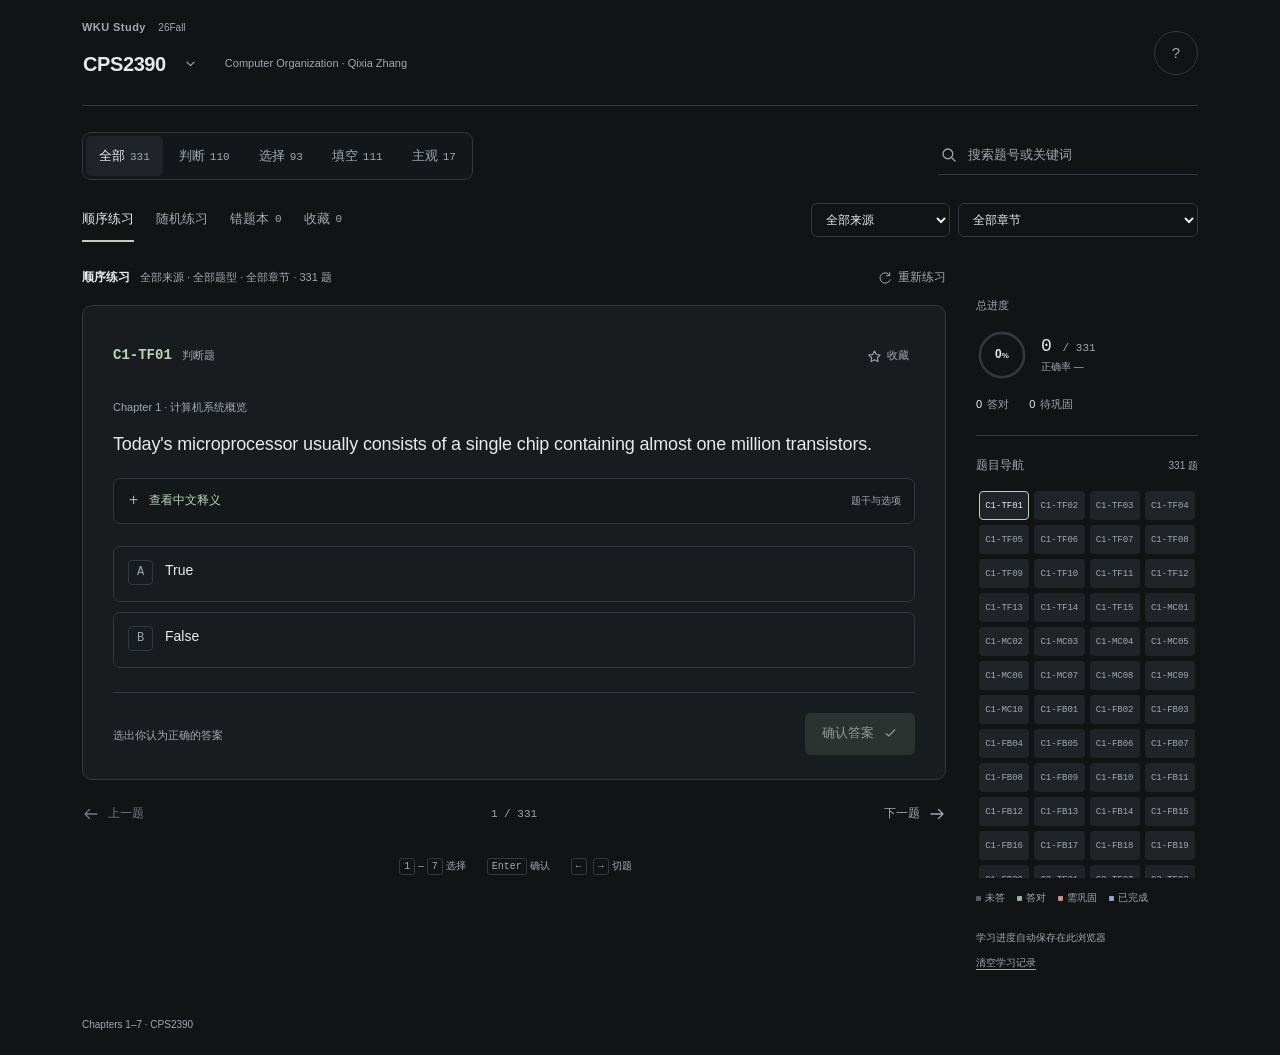
==== commit afd9d547: "Merge CPS2390 assignments into the main practice interface" ====
--- a/course-practice.html
+++ b/course-practice.html
@@ -3,599 +3,16 @@
 <head>
 <meta charset="utf-8">
 <meta name="viewport" content="width=device-width, initial-scale=1">
-<link rel="icon" href="data:,">
-<meta name="theme-color" content="#111315">
-<title>CPS2390 · Chapter 6–7 课程练习</title>
-<style>
-:root{color-scheme:dark;--bg:#111315;--surface:#191c1f;--line:#33383e;--ink:#e7e9ec;--muted:#a2a8af;--accent:#bed1b9}
-*{box-sizing:border-box}
-body{margin:0;background:var(--bg);color:var(--ink);font:15px/1.6 -apple-system,BlinkMacSystemFont,"Segoe UI","PingFang SC","Microsoft YaHei",sans-serif}
-main{max-width:960px;margin:auto;padding:0 24px 48px}
-a{color:var(--accent);text-underline-offset:4px}
-a:focus-visible,summary:focus-visible{outline:2px solid var(--accent);outline-offset:4px}
-.top{display:flex;flex-wrap:wrap;align-items:center;gap:10px 22px;padding:24px 0;border-bottom:1px solid var(--line);font-size:14px}
-h1{font-size:clamp(26px,5vw,38px);line-height:1.25;margin:30px 0 12px}
-.chapter-links{display:flex;flex-wrap:wrap;gap:8px 20px;margin:0 0 22px;padding:0;color:var(--muted)}
-.toc{display:flex;flex-wrap:wrap;gap:8px;margin-bottom:28px}
-.toc a{border:1px solid var(--line);border-radius:6px;padding:7px 11px;text-decoration:none;line-height:1.4;font-size:13px}
-.toc a:hover{background:var(--surface);border-color:var(--accent)}
-.exercise-group{margin-top:32px;scroll-margin-top:12px}
-.exercise-group header h2{font-size:20px;margin:0}
-.exercise-group header p{font-size:13px;color:var(--muted);margin:4px 0 12px}
-.exercise{border:1px solid var(--line);border-radius:8px;background:var(--surface);margin-bottom:8px;overflow-wrap:anywhere}
-.exercise:target{border-color:var(--accent)}
-.exercise>summary,.reference>summary{padding:10px 13px;cursor:pointer;outline-offset:-3px}
-.exercise>summary span{color:var(--muted);font-size:13px;margin-inline-start:8px}
-.source-content{padding:0 14px 10px;min-width:0}
-.source-content p{margin:9px 0;white-space:pre-line}
-.source-bullet{padding-inline-start:16px}
-.source-bullet::before{content:"•";margin-inline-start:-16px;margin-inline-end:8px}
-.reference{border-top:1px solid var(--line)}
-.reference>summary{color:var(--accent)}
-.table-wrap,.code-block{max-width:100%;overflow-x:auto;margin:12px 0}
-.code-block{background:#141719;border:1px solid var(--line);border-radius:5px;padding:10px;font:13px/1.55 ui-monospace,SFMono-Regular,Menlo,monospace;tab-size:4}
-table{border-collapse:collapse;font-size:13px}
-th,td{border:1px solid var(--line);padding:5px 9px;text-align:left;white-space:pre}
-th{background:#202428}
-.code-block,.table-wrap{overscroll-behavior-inline:contain}
-</style>
+<title>CPS2390 练习</title>
+<script>
+const id = location.hash.match(/^#(a5|ps3)-(\d+)$/);
+const source = location.hash === '#assignment-5' ? 'assignment' :
+  location.hash === '#problem-set-3' ? 'problemset' : '';
+const params = new URLSearchParams();
+if (id) params.set('q', id[1].toUpperCase() + '-' + id[2].padStart(2, '0'));
+else if (source) params.set('source', source);
+location.replace('index.html' + (params.size ? '?' + params : ''));
+</script>
 </head>
-<body>
-<main>
-<nav class="top" aria-label="课程内容"><a href="index.html">← 返回 TestBank</a><strong aria-current="page">CPS2390 课程练习</strong></nav>
-<h1>Chapter 6–7 课程练习</h1>
-<p class="chapter-links">Chapter 6 · 程序设计与调试<br>Chapter 7 · LC-3 汇编语言</p>
-<nav class="toc" aria-label="按练习来源跳转">
-<a href="#assignment-5">Assignment 5</a>
-<a href="#problem-set-3">Problem Set 3</a>
-</nav>
-<section id="assignment-5" class="exercise-group" aria-labelledby="assignment-5-title">
-<header><h2 id="assignment-5-title">Assignment 5</h2><p>LC-3 汇编作业 · 6 题</p></header>
-<details id="a5-1" class="exercise">
-<summary><strong>Problem 1 (15 points)</strong> <span>符号表、循环次数与机器码</span></summary>
-<div class="source-content" lang="en">
-<p>Consider the following assembly code:</p>
-<pre class="code-block"><code>          .ORIG   x4000
-            LEA         R3, INPUT
-            LD          R1, SIZE
-            ADD         R3, R3, R1
-LOOP    LDR         R0, R3, #-1
-            ADD         R3, R3, #-1
-            ADD         R1, R1, #-1
-            BRp         LOOP
-            HALT
-INPUT   .STRINGZ &quot;I Like LC-3&quot;
-STRING  .BLKW  4
-INPUT2  .FILL       x1
-SIZE        .FILL       #11
-            .END</code></pre>
-<p class="source-bullet">In the first pass, the assembler creates the symbol table. Fill in the symbol table created by the assembler for this program. (5 points)</p>
-<div class="table-wrap"><table><thead><tr><th scope="col">Symbol</th><th scope="col">Address</th></tr></thead><tbody>
-<tr><td></td><td></td></tr>
-<tr><td></td><td></td></tr>
-<tr><td></td><td></td></tr>
-<tr><td></td><td></td></tr>
-<tr><td></td><td></td></tr>
-</tbody></table></div>
-<p class="source-bullet">How many times does the instruction at label LOOP execute? (5 points)</p>
-<p class="source-bullet">In the second pass, the assembler creates a binary (.obj) version of the program, using the entries from the symbol table. Write the binary code generated for the first two instructions (LEA and LD). (5 points)</p>
-</div>
-
-</details>
-<details id="a5-2" class="exercise">
-<summary><strong>Problem 2 (15 points)</strong> <span>找出三处汇编错误</span></summary>
-<div class="source-content" lang="en">
-<p>Identify 3 assembly errors in the following program:</p>
-<pre class="code-block"><code>            .ORIG x3001
-            AND R5, R5, ZERO
-            LD R5, STRING
-NEXT        ADD R5, R5, #1
-            BRz NEXT
-            LDR R4, R5, #0
-            SUB R4, R4, #1
-            ST R4, STRING
-NEXT        HALT
-ZERO        .FILL #0
-STRING  .STRINGZ &quot;Hurray !!!&quot;
-            .END</code></pre>
-</div>
-
-</details>
-<details id="a5-3" class="exercise">
-<summary><strong>Problem 3 (15 points)</strong> <span>跟踪位运算程序</span></summary>
-<div class="source-content" lang="en">
-<p>Consider the following assembly program:</p>
-<pre class="code-block"><code>.ORIG X3000
-AND R4, R4, #0
-            LD R5, INPUT
-LOOP    BRz END
-            BRp SKIP
-            ADD R4, R4, #1
-SKIP        ADD R5, R5, R5
-            BR LOOP
-END    ST  R4, RESULT
-            HALT
-INPUT       .FILL x1234
-RESULT .BLKW 1
-            .END</code></pre>
-<p class="source-bullet">Briefly explain what the program does. (i.e., Specify how the value at RESULT relates to value at the INPUT after the execution of the program.) (5 points)</p>
-<p class="source-bullet">How many times does the instruction at label LOOP execute? (5 points)</p>
-<p class="source-bullet">What value will be contained in R5 after the execution of the program? (5 points)</p>
-</div>
-
-</details>
-<details id="a5-4" class="exercise">
-<summary><strong>Problem 4 (15 points)</strong> <span>补全字符串比较程序</span></summary>
-<div class="source-content" lang="en">
-<p>The following LC-3 program compares two character strings of the same length. The source strings are in the .STRINGZ form. The first string starts at memory location x4000, and the second string starts at memory location x4100. If the strings are the same, the program terminates with the value 1 in R5. Insert instructions at (a), (b), and (c) that will complete the program.</p>
-<pre class="code-block"><code>.ORIG x3000
-LD R1, FIRST
-LD R2, SECOND
-AND R0, R0, #0
-LOOP     -------------- (a)
-LDR R4, R2, #0
-BRz NEXT
-ADD R1, R1, #1
-ADD R2, R2, #1
--------------- (b)
--------------- (c)
-ADD R3, R3, R4
-BRz LOOP
-AND R5, R5, #0
-BRnzp DONE
-NEXT     AND R5, R5, #0
-ADD R5, R5, #1
-DONE     TRAP x25
-FIRST     .FILL x4000
-SECOND .FILL x4100
-.END</code></pre>
-</div>
-
-</details>
-<details id="a5-5" class="exercise">
-<summary><strong>Problem 5 (20 points)</strong> <span>循环输出 100 个 Z</span></summary>
-<div class="source-content" lang="en">
-<p>Using the iteration construct, write an LC-3 assembly program that displays exactly 100 Zs on the screen (Assume that .ORIG x3000).</p>
-</div>
-
-</details>
-<details id="a5-6" class="exercise">
-<summary><strong>Problem 6 (20 points)</strong> <span>比较寄存器中的两个数</span></summary>
-<div class="source-content" lang="en">
-<p>Write a short LC-3 program that compares the two numbers in R1 and R2 and puts the value 0 in R0 if R1 = R2, 1 if R1 &gt; R2, and −1 if R1 &lt; R2 (Assume that .ORIG x3000).</p>
-</div>
-
-</details>
-</section>
-
-<section id="problem-set-3" class="exercise-group" aria-labelledby="problem-set-3-title">
-<header><h2 id="problem-set-3-title">Problem Set 3</h2><p>Chapter 6–7 相关题目 · 11 题 · 保留原题号</p></header>
-<details id="ps3-2" class="exercise">
-<summary><strong>第 2 题</strong> <span>断点、寄存器与时钟周期</span></summary>
-<div class="source-content" lang="en">
-<p class="source-bullet">The memory locations x3000 to x3007 contain the values as shown in the table below. Assume the memory contents below are loaded into the simulator and the PC has been set to point to location x3000. Assume that a breakpoint has been placed to the left of the HALT instruction (i.e. at location x3006 which contains 1111 0000 0010 0101). Assume that before the program is run, each of the 8 registers has the value x0000 and the NZP bits are 010.</p>
-<div class="table-wrap"><table><thead><tr><th scope="col">Memory Location</th><th scope="col">Value</th></tr></thead><tbody>
-<tr><td>x3000</td><td>0101000000100000</td></tr>
-<tr><td>x3001</td><td>0001000000100101</td></tr>
-<tr><td>x3002</td><td>0010001000000100</td></tr>
-<tr><td>x3003</td><td>0001000000000000</td></tr>
-<tr><td>x3004</td><td>0001001001111111</td></tr>
-<tr><td>x3005</td><td>0000001111111101</td></tr>
-<tr><td>x3006</td><td>1111000000100101</td></tr>
-<tr><td>x3007</td><td>0000000000000100</td></tr>
-</tbody></table></div>
-<p class="source-bullet">In no more than 15 words, summarize what this program will do when the Run button is pushed in the simulator.</p>
-<p>Hint: What relationship is there between the value loaded from memory and the final value in R0 after the program has completed?</p>
-<p class="source-bullet">What are the contents of the PC, the 8 general purpose registers (R0-R7), and the N, Z, and P condition code registers after the program completes?</p>
-<p class="source-bullet">What is the total number of CPU clock cycles that this program will take to execute until it reaches the breakpoint? (Note: when there is a breakpoint placed at an instruction, the program stops right before executing the instruction, not after.)</p>
-<p>Note: Assume each state that accesses memory takes 5 cycles to complete and every other state takes 1 cycle to execute.</p>
-</div>
-<details class="reference"><summary>查看教师参考答案</summary><div class="source-content" lang="en">
-<p>2. The memory locations x3000 to x3007 contain the values as shown in the table below. Assume the memory contents below are loaded into the simulator and the PC has been set to point to location x3000. Assume that a breakpoint has been placed to the left of the HALT instruction (i.e. at location x3006 which contains 1111 0000 0010 0101). Assume that before the program is run, each of the 8 registers has the value x0000 and the NZP bits are 010.</p>
-<div class="table-wrap"><table><thead><tr><th scope="col">Memory Location</th><th scope="col">Value</th></tr></thead><tbody>
-<tr><td>x3000</td><td>0101000000100000</td></tr>
-<tr><td>x3001</td><td>0001000000100101</td></tr>
-<tr><td>x3002</td><td>0010001000000100</td></tr>
-<tr><td>x3003</td><td>0001000000000000</td></tr>
-<tr><td>x3004</td><td>0001001001111111</td></tr>
-<tr><td>x3005</td><td>0000001111111101</td></tr>
-<tr><td>x3006</td><td>1111000000100101</td></tr>
-<tr><td>x3007</td><td>0000000000000100</td></tr>
-</tbody></table></div>
-<p>a. In no more than 15 words, summarize what this program will do when the Run button is pushed in the simulator.</p>
-<p>Hint: What relationship is there between the value loaded from memory and the final value in R0 after the program has completed?</p>
-<p>5 is put in R0 and shifted left the value at location x3007 times</p>
-<p>b. What are the contents of the PC, the 8 general purpose registers (R0-R7), and the N, Z, and P condition code registers after the program completes?</p>
-<div class="table-wrap"><table><thead><tr><th scope="col">PC</th><th scope="col">x3006</th></tr></thead><tbody>
-<tr><td>R0</td><td>x0050</td></tr>
-<tr><td>R1</td><td>x0000</td></tr>
-<tr><td>R2</td><td>x0000</td></tr>
-<tr><td>R3</td><td>x0000</td></tr>
-<tr><td>R4</td><td>x0000</td></tr>
-<tr><td>R5</td><td>x0000</td></tr>
-<tr><td>R6</td><td>x0000</td></tr>
-<tr><td>R7</td><td>x0000</td></tr>
-<tr><td>N</td><td>0</td></tr>
-<tr><td>Z</td><td>1</td></tr>
-<tr><td>P</td><td>0</td></tr>
-</tbody></table></div>
-<p>c. What is the total number of CPU clock cycles that this program will take to execute until it reaches the breakpoint?</p>
-<p>Note: Assume each state that accesses memory takes 5 cycles to complete and every other state takes 1 cycle to execute.</p>
-<div class="table-wrap"><table><thead><tr><th scope="col">Memory
-Location</th><th scope="col">Value</th><th scope="col">Instruction</th><th scope="col">Cycles to
-Execute</th><th scope="col">Number of times
-Executed</th><th scope="col">Total
-Cycles</th></tr></thead><tbody>
-<tr><td>x3000</td><td>0101000000100000</td><td>AND</td><td>9</td><td>1</td><td>9</td></tr>
-<tr><td>x3001</td><td>0001000000100101</td><td>ADD</td><td>9</td><td>1</td><td>9</td></tr>
-<tr><td>x3002</td><td>0010001000000100</td><td>LD</td><td>15</td><td>1</td><td>15</td></tr>
-<tr><td>x3003</td><td>0001000000000000</td><td>ADD</td><td>9</td><td>4</td><td>36</td></tr>
-<tr><td>x3004</td><td>0001001001111111</td><td>ADD</td><td>9</td><td>4</td><td>36</td></tr>
-<tr><td>x3005</td><td>0000001111111101</td><td>Branch</td><td>10 taken
-9 not taken</td><td>3 taken
-1 not taken</td><td>39</td></tr>
-</tbody></table></div>
-<p>Total Cycle: 9 + 9 + 15 + 36 + 36 + 39 = 144</p>
-</div></details>
-</details>
-<details id="ps3-3" class="exercise">
-<summary><strong>第 3 题</strong> <span>推断程序功能</span></summary>
-<div class="source-content" lang="en">
-<p class="source-bullet">Below is a segment of LC-3 assembly language program.</p>
-<div class="table-wrap"><table><thead><tr><th scope="col"></th><th scope="col">ADD R2, R1, #0</th></tr></thead><tbody>
-<tr><td>HERE</td><td>ADD R3, R2, #-1</td></tr>
-<tr><td></td><td>AND R3, R3, R2</td></tr>
-<tr><td></td><td>BRz END</td></tr>
-<tr><td></td><td>ADD R2, R2, #1</td></tr>
-<tr><td></td><td>BRnzp HERE</td></tr>
-<tr><td>END</td><td>HALT</td></tr>
-</tbody></table></div>
-<p>If the data in R1 is an unsigned integer between 2 and 32768 (inclusive), what does the program do?</p>
-<p>(Hint: what is the relationship between the resulting integer in R2 and the original integer in R1?)</p>
-</div>
-<details class="reference"><summary>查看教师参考答案</summary><div class="source-content" lang="en">
-<p>3. Below is a segment of LC-3 assembly language program.</p>
-<pre class="code-block"><code>ADD R2, R1, #0
-HERE ADD R3, R2, #-1
-AND R3, R3, R2
-BRz END
-ADD R2, R2, #1
-BRnzp HERE
-END HALT</code></pre>
-<p>If the data in R1 is an unsigned integer between 2 and 32768 (inclusive), what does the program do?</p>
-<p>(Hint: what is the relationship between the resulting integer in R2 and the original integer in R1?)</p>
-<p>The program finds out the smallest power of 2 which is larger than or equal to the unsigned integer in R1.</p>
-</div></details>
-</details>
-<details id="ps3-4" class="exercise">
-<summary><strong>第 4 题</strong> <span>跟踪机器码程序</span></summary>
-<div class="source-content" lang="en">
-<p class="source-bullet">What does the following program do (in 15 words or fewer)? The PC is initially at x3000.</p>
-<div class="table-wrap"><table><thead><tr><th scope="col">Memory Location</th><th scope="col">Value</th></tr></thead><tbody>
-<tr><td>x3000</td><td>0101 000 000 1 00000</td></tr>
-<tr><td>x3001</td><td>0010 001 011111110</td></tr>
-<tr><td>x3002</td><td>0000 010 000000100</td></tr>
-<tr><td>x3003</td><td>0000 011 000000001</td></tr>
-<tr><td>x3004</td><td>0001 000 000 1 00001</td></tr>
-<tr><td>x3005</td><td>0001 001 001 000 001</td></tr>
-<tr><td>x3006</td><td>0000 111 111111011</td></tr>
-<tr><td>x3007</td><td>1111 0000 0010 0101</td></tr>
-</tbody></table></div>
-</div>
-<details class="reference"><summary>查看教师参考答案</summary><div class="source-content" lang="en">
-<p>4. What does the following program do (in 15 words or fewer)? The PC is initially at x3000.</p>
-<div class="table-wrap"><table><thead><tr><th scope="col">Memory Location</th><th scope="col">Value</th></tr></thead><tbody>
-<tr><td>x3000</td><td>0101 000 000 1 00000</td></tr>
-<tr><td>x3001</td><td>0010 001 011111110</td></tr>
-<tr><td>x3002</td><td>0000 010 000000100</td></tr>
-<tr><td>x3003</td><td>0000 011 000000001</td></tr>
-<tr><td>x3004</td><td>0001 000 000 1 00001</td></tr>
-<tr><td>x3005</td><td>0001 001 001 000 001</td></tr>
-<tr><td>x3006</td><td>0000 111 111111011</td></tr>
-<tr><td>x3007</td><td>1111 0000 0010 0101</td></tr>
-</tbody></table></div>
-<p>Counts the number of bits that are set to 1 in the word at x3100</p>
-</div></details>
-</details>
-<details id="ps3-5" class="exercise">
-<summary><strong>第 5 题</strong> <span>找出负数并存下地址</span></summary>
-<div class="source-content" lang="en">
-<p class="source-bullet">Prior to executing the following program, memory locations x3100 through x4000 are initialized to random values, exactly one of which is negative. The following program finds the address of the negative value, and stores that address into memory location x3050. Two instructions are missing. Fill in the missing instructions to complete the program. The PC is initially at x3000.</p>
-<div class="table-wrap"><table><thead><tr><th scope="col">Memory Location</th><th scope="col">Value</th></tr></thead><tbody>
-<tr><td>x3000</td><td>1110 000 011111111</td></tr>
-<tr><td>x3001</td><td></td></tr>
-<tr><td>x3002</td><td></td></tr>
-<tr><td>x3003</td><td>0001 000 000 1 00001</td></tr>
-<tr><td>x3004</td><td>0000 111 111111100</td></tr>
-<tr><td>x3005</td><td>0011 000 001001010</td></tr>
-<tr><td>x3006</td><td>1111 0000 0010 0101</td></tr>
-</tbody></table></div>
-</div>
-<details class="reference"><summary>查看教师参考答案</summary><div class="source-content" lang="en">
-<p>5. Prior to executing the following program, memory locations x3100 through x4000 are initialized to random values, exactly one of which is negative. The following program finds the address of the negative value, and stores that address into memory location x3050. Two instructions are missing. Fill in the missing instructions to complete the program. The PC is initially at x3000.</p>
-<div class="table-wrap"><table><thead><tr><th scope="col">Memory Location</th><th scope="col">Value</th></tr></thead><tbody>
-<tr><td>x3000</td><td>1110 000 011111111</td></tr>
-<tr><td>x3001</td><td>0110 001 000 000000</td></tr>
-<tr><td>x3002</td><td>0000 100 000000010</td></tr>
-<tr><td>x3003</td><td>0001 000 000 1 00001</td></tr>
-<tr><td>x3004</td><td>0000 111 111111100</td></tr>
-<tr><td>x3005</td><td>0011 000 001001010</td></tr>
-<tr><td>x3006</td><td>1111 0000 0010 0101</td></tr>
-</tbody></table></div>
-</div></details>
-</details>
-<details id="ps3-7" class="exercise">
-<summary><strong>第 7 题</strong> <span>标签与 LD</span></summary>
-<div class="source-content" lang="en">
-<p class="source-bullet">(7.2) An LC-3 assembly language program contains the instruction:</p>
-<pre class="code-block"><code>ASCII       LD R1, ASCII</code></pre>
-<p>The label ASCII corresponds to the address x4F08. If this instruction is executed during the running of the program, what will be contained in R1 immediately after the instruction is executed?</p>
-</div>
-<details class="reference"><summary>查看教师参考答案</summary><div class="source-content" lang="en">
-<pre class="code-block"><code>7. (7.2) An LC-3 assembly language program contains the instruction: ASCII LD R1, ASCII</code></pre>
-<p>The label ASCII corresponds to the address x4F08. If this instruction is executed during the running of the program, what will be contained in R1 immediately after the instruction is executed?</p>
-<p>Since the LD instruction is loading itself, the PC offset is #-1 R1 = 0010 001 1 1111 1111</p>
-</div></details>
-</details>
-<details id="ps3-8" class="exercise">
-<summary><strong>第 8 题</strong> <span>立即数范围与错误检测</span></summary>
-<div class="source-content" lang="en">
-<p class="source-bullet">(Adapted from 7.10) The following program fragment has an error in it. Identify the error and explain how to fix it.</p>
-<div class="table-wrap"><table><thead><tr><th scope="col"></th><th scope="col">ADD R3, R3, #30</th></tr></thead><tbody>
-<tr><td></td><td>ST R3, A</td></tr>
-<tr><td></td><td>HALT</td></tr>
-<tr><td>A</td><td>.BLKW 1</td></tr>
-</tbody></table></div>
-<p>Will this error be detected when this code is assembled or when this code is run on the LC-3?</p>
-</div>
-<details class="reference"><summary>查看教师参考答案</summary><div class="source-content" lang="en">
-<p>8. (Adapted from 7.10) The following program fragment has an error in it. Identify the error and explain how to fix it.</p>
-<pre class="code-block"><code>ADD R3, R3, #30
-ST R3, A
-HALT
-A .BLKW 1</code></pre>
-<p>Will this error be detected when this code is assembled or when this code is run on the LC-3?</p>
-<pre class="code-block"><code>The immediate value is too large for ADD R3, R3, #30.
-This error will be detected at assembly time because the immediate operand must fit in 5 bits (−16 to +15).
-We can split the instruction into two ADD R3, R3, #15.</code></pre>
-</div></details>
-</details>
-<details id="ps3-9" class="exercise">
-<summary><strong>第 9 题</strong> <span>反推循环初值</span></summary>
-<div class="source-content" lang="en">
-<p class="source-bullet">(Adapted from 6.14) Consider the following assembly language program:</p>
-<div class="table-wrap"><table><thead><tr><th scope="col"></th><th scope="col">AND R2, R2, #0</th></tr></thead><tbody>
-<tr><td>LOOP</td><td>ADD R1, R1, #-3</td></tr>
-<tr><td></td><td>BRn END</td></tr>
-<tr><td></td><td>ADD R2, R2, #1</td></tr>
-<tr><td></td><td>BRnzp LOOP</td></tr>
-<tr><td>END</td><td>HALT</td></tr>
-</tbody></table></div>
-<p>What are the possible initial values of R1 that cause the final value in R2 to be 3?</p>
-</div>
-<details class="reference"><summary>查看教师参考答案</summary><div class="source-content" lang="en">
-<p>9. (Adapted from 6.14) Consider the following assembly language program:</p>
-<pre class="code-block"><code>AND R2, R2, #0
-LOOP ADD R1, R1, #-3
-BRn END
-ADD R2, R2, #1
-BRnzp LOOP
-END HALT</code></pre>
-<p>What are the possible initial values of R1 that cause the final value in R2 to be 3?</p>
-<pre class="code-block"><code>For R2 to contain the value 3, we must have looped the loop body 3 times. This means BRn must not have initiated a branch for 3 consecutive times. Therefore, R1 wasn&#x27;t negative after the instruction ADD R1, R1, #-3 was</code></pre>
-<p>executed 3 times and then was negative after the 4th execution of the instruction. That is:</p>
-<p>R1 − (3 × 3) ≥ 0 and R1 − (3 × 4) &lt; 0</p>
-<p>Solving the inequalities yields, 9 ≤ R1 &lt; 12. Since a register contains integers, R1 could have been 9, 10, or 11.</p>
-</div></details>
-</details>
-<details id="ps3-10" class="exercise">
-<summary><strong>第 10 题</strong> <span>符号表与程序功能</span></summary>
-<div class="source-content" lang="en">
-<p class="source-bullet">(Adapted from 7.16) Assume a sequence of nonnegative integers is stored in consecutive memory locations, one integer per memory location, starting at location x4000. Each integer has a value between 0 and 30,000 (decimal). The sequence terminates with the value -1 (i.e., xFFFF).</p>
-<p class="source-bullet">Create the symbol table entries generated by the assembler when translating the following routine into machine code:</p>
-<div class="table-wrap"><table><thead><tr><th scope="col"></th><th scope="col">.ORIG x3000</th></tr></thead><tbody>
-<tr><td></td><td>AND R4, R4, #0</td></tr>
-<tr><td></td><td>AND R3, R3, #0</td></tr>
-<tr><td></td><td>LD R0, NUMBERS</td></tr>
-<tr><td>LOOP</td><td>LDR R1, R0, #0</td></tr>
-<tr><td></td><td>NOT R2, R1</td></tr>
-<tr><td></td><td>BRz DONE</td></tr>
-<tr><td></td><td>AND R2, R1, #1</td></tr>
-<tr><td></td><td>BRz L1</td></tr>
-<tr><td></td><td>ADD R4, R4, #1</td></tr>
-<tr><td></td><td>BRnzp NEXT</td></tr>
-<tr><td>L1</td><td>ADD R3, R3, #1</td></tr>
-<tr><td>NEXT</td><td>ADD R0, R0, #1</td></tr>
-<tr><td></td><td>BRnzp LOOP</td></tr>
-<tr><td>DONE</td><td>TRAP x25</td></tr>
-<tr><td>NUMBERS</td><td>.FILL x4000</td></tr>
-<tr><td></td><td>.END</td></tr>
-</tbody></table></div>
-<p class="source-bullet">What does the above program do?</p>
-</div>
-<details class="reference"><summary>查看教师参考答案</summary><div class="source-content" lang="en">
-<p>10.(Adapted from 7.16) Assume a sequence of nonnegative integers is stored in consecutive memory locations, one integer per memory location, starting at location x4000. Each integer has a value between 0 and 30,000 (decimal). The sequence terminates with the value -1 (i.e., xFFFF).</p>
-<p>a. Create the symbol table entries generated by the assembler when translating the following routine into machine code:</p>
-<pre class="code-block"><code>.ORIG x3000
-AND R4, R4, #0
-AND R3, R3, #0
-LD R0, NUMBERS
-LOOP LDR R1, R0, #0
-NOT R2, R1
-BRz DONE
-AND R2, R1, #1
-BRz L1
-ADD R4, R4, #1
-BRnzp NEXT
-L1 ADD R3, R3, #1
-NEXT ADD R0, R0, #1
-BRnzp LOOP
-DONE TRAP x25
-NUMBERS .FILL x4000
-.END</code></pre>
-<div class="table-wrap"><table><thead><tr><th scope="col">Label</th><th scope="col">Address</th></tr></thead><tbody>
-<tr><td>LOOP</td><td>x3003</td></tr>
-<tr><td>L1</td><td>x300A</td></tr>
-<tr><td>NEXT</td><td>x300B</td></tr>
-<tr><td>DONE</td><td>x300D</td></tr>
-<tr><td>NUMBERS</td><td>x300E</td></tr>
-</tbody></table></div>
-<p>b. What does the above program do?</p>
-<pre class="code-block"><code>The instruction AND R2, R1, #1 performs a bit mask (x0001) to decide whether the least significant bit of the value is 0 or 1. The LSB of a number is used to determine whether the integer was even or odd. For example, numbers with a zero LSB are: 0000 (#0), 0010 (#2), 0100 (#4), 0110 (#6), which are all even.</code></pre>
-<p>Hence, R3 counts the amount of even numbers in the list and R4 counts the amount of odd numbers.</p>
-</div></details>
-</details>
-<details id="ps3-11" class="exercise">
-<summary><strong>第 11 题</strong> <span>补全字符串比较程序</span></summary>
-<div class="source-content" lang="en">
-<p class="source-bullet">(Adapted from 7.18) The following LC-3 program compares two character strings of the same length. The source strings are in the .STRINGZ form. The first string starts at memory location x4000, and the second string starts at memory location x4100. If the strings are the same, the program terminates with the value 1 in R5; otherwise the program terminates with the value 0 in R5. Insert one instruction each at (a), (b), and (c) that will complete the program. (Note: The memory location immediately following each string contains x0000.)</p>
-<div class="table-wrap"><table><thead><tr><th scope="col"></th><th scope="col">.ORIG x3000</th><th scope="col"></th></tr></thead><tbody>
-<tr><td></td><td>LD R1, FIRST</td><td></td></tr>
-<tr><td></td><td>LD R2, SECOND</td><td></td></tr>
-<tr><td></td><td>AND R0, R0, #0</td><td></td></tr>
-<tr><td>LOOP</td><td>____________________</td><td>; (a)</td></tr>
-<tr><td></td><td>LDR R4, R2, #0</td><td></td></tr>
-<tr><td></td><td>BRz NEXT</td><td></td></tr>
-<tr><td></td><td>ADD R1, R1, #1</td><td></td></tr>
-<tr><td></td><td>ADD R2, R2, #1</td><td></td></tr>
-<tr><td></td><td>____________________</td><td>; (b)</td></tr>
-<tr><td></td><td>____________________</td><td>; (c)</td></tr>
-<tr><td></td><td>ADD R3, R3, R4</td><td></td></tr>
-<tr><td></td><td>BRz LOOP</td><td></td></tr>
-<tr><td></td><td>AND R5, R5, #0</td><td></td></tr>
-<tr><td></td><td>BRnzp DONE</td><td></td></tr>
-<tr><td>NEXT</td><td>AND R5, R5, #0</td><td></td></tr>
-<tr><td></td><td>ADD R5, R5, #1</td><td></td></tr>
-<tr><td>DONE</td><td>TRAP x25</td><td></td></tr>
-<tr><td>FIRST</td><td>.FILL x4000</td><td></td></tr>
-<tr><td>SECOND</td><td>.FILL x4100</td><td></td></tr>
-<tr><td></td><td>.END</td><td></td></tr>
-</tbody></table></div>
-</div>
-<details class="reference"><summary>查看教师参考答案</summary><div class="source-content" lang="en">
-<p>11. (Adapted from 7.18) The following LC-3 program compares two character strings of the same length. The source strings are in the .STRINGZ form. The first string starts at memory location x4000, and the second string starts at memory location x4100. If the strings are the same, the program terminates with the value 1 in R5; otherwise the program terminates with the value 0 in R5. Insert one instruction</p>
-<p>each at (a), (b), and (c) that will complete the program. (Note: The memory location immediately following each string contains x0000.)</p>
-<pre class="code-block"><code>.ORIG x3000
-LD R1, FIRST
-LD R2, SECOND
-AND R0, R0, #0
-LOOP LDR R3, R1, #0 ; (a)
-LDR R4, R2, #0
-BRz NEXT
-ADD R1, R1, #1
-ADD R2, R2, #1
-NOT R4, R4 ; (b)
-ADD R4, R4, #1 ; (c)
-(you could have negated R3 instead)
-ADD R3, R3, R4
-BRz LOOP
-AND R5, R5, #0
-BRnzp DONE
-NEXT AND R5, R5, #0
-ADD R5, R5, #1
-DONE TRAP x25
-FIRST .FILL x4000
-SECOND .FILL x4100
-.END</code></pre>
-</div></details>
-</details>
-<details id="ps3-12" class="exercise">
-<summary><strong>第 12 题</strong> <span>调试位计数程序</span></summary>
-<div class="source-content" lang="en">
-<p class="source-bullet">The data at memory address x3500 is a bit vector with each bit representing whether a certain power plant in the area is generating electricity (bit = 1) or not (bit = 0). The program counts the number of power plants that generate electricity and stores the result at x3501. However, the program contains a mistake which prevents it from correctly counting the number of electricity generating (operational) power plants. Identify it and explain how to fix it.</p>
-<div class="table-wrap"><table><thead><tr><th scope="col"></th><th scope="col">.ORIG x3000</th></tr></thead><tbody>
-<tr><td></td><td>AND R0, R0, #0</td></tr>
-<tr><td></td><td>LD R1, NUMBITS</td></tr>
-<tr><td></td><td>LDI R2, VECTOR</td></tr>
-<tr><td></td><td>ADD R3, R0, #1</td></tr>
-<tr><td>CHECK</td><td>AND R4, R2, R3</td></tr>
-<tr><td></td><td>BRz NOTOPER</td></tr>
-<tr><td></td><td>ADD R0, R0, #1</td></tr>
-<tr><td>NOTOPER</td><td>ADD R3, R3, R3</td></tr>
-<tr><td></td><td>ADD R1, R1, #-1</td></tr>
-<tr><td></td><td>BRp CHECK</td></tr>
-<tr><td></td><td>STR R0, R2, #1</td></tr>
-<tr><td></td><td>TRAP x25</td></tr>
-<tr><td>NUMBITS</td><td>.FILL #16</td></tr>
-<tr><td>VECTOR</td><td>.FILL x3500</td></tr>
-<tr><td></td><td>.END</td></tr>
-</tbody></table></div>
-</div>
-<details class="reference"><summary>查看教师参考答案</summary><div class="source-content" lang="en">
-<p>12.The data at memory address x3500 is a bit vector with each bit representing whether a certain power plant in the area is generating electricity (bit = 1) or not (bit = 0). The program counts the number of power plants that generate electricity and stores the result at x3501. However, the program contains a mistake which prevents it from correctly counting the number of electricity generating (operational) power plants. Identify it and explain how to fix it.</p>
-<pre class="code-block"><code>.ORIG x3000
-AND R0, R0, #0
-LD R1, NUMBITS
-LDI R2, VECTOR
-ADD R3, R0, #1
-CHECK AND R4, R2, R3
-BRz NOTOPER
-ADD R0, R0, #1
-NOTOPER ADD R3, R3, R3
-ADD R1, R1, #-1
-BRp CHECK
-LD R2, VECTOR
-STR R0, R2, #1
-TRAP x25
-NUMBITS .FILL #16
-VECTOR .FILL x3500
-.END
-R2 contains the bit vector, and not the address at which the bit vector is contained. The instruction LDI R2, VECTOR loaded the value at x3500 into R2 since the value at the memory address labeled as VECTOR was used as the address from which to load. The store instruction STR R0, R2, #1 uses the value of R2 to evaluate an address. However, R2 must be modified to contain an address for an STR instruction to work. Thus, LD R2, VECTOR is an additional required instruction.</code></pre>
-</div></details>
-</details>
-<details id="ps3-14" class="exercise">
-<summary><strong>第 14 题</strong> <span>PCoffset9 与程序停止条件</span></summary>
-<div class="source-content" lang="en">
-<p class="source-bullet">An LC-3 program is stored in memory locations x4000 to x4005. Note that the branch instruction in memory location x4002 has an unspecified PCoffset9, denoted as X.</p>
-<div class="table-wrap"><table><thead><tr><th scope="col">Address</th><th scope="col">Instruction</th></tr></thead><tbody>
-<tr><td>x4000</td><td>0101 000 000 1 00000</td></tr>
-<tr><td>x4001</td><td>0001 000 000 1 00001</td></tr>
-<tr><td>x4002</td><td>0000 011 X</td></tr>
-<tr><td>x4003</td><td>0001 000 000 1 00010</td></tr>
-<tr><td>x4004</td><td>0001 000 000 1 00011</td></tr>
-<tr><td>x4005</td><td>1111 0000 0010 0101</td></tr>
-</tbody></table></div>
-<p>The program starts executing with PC = x4000.</p>
-<p>Your job: In the table below, for each value of X, answer the question: “Does the program halt?” (Yes or No). If your answer is “Yes”, answer the question: “What value is stored in R0 immediately before the HALT instruction executes?” If your answer is “No”, put a dash in the column labeled “Value stored in R0”.</p>
-<div class="table-wrap"><table><thead><tr><th scope="col">X</th><th scope="col">Does the program halt?</th><th scope="col">Value stored in R0</th></tr></thead><tbody>
-<tr><td>000000010</td><td></td><td></td></tr>
-<tr><td>000000001</td><td></td><td></td></tr>
-<tr><td>000000000</td><td></td><td></td></tr>
-<tr><td>111111111</td><td></td><td></td></tr>
-<tr><td>111111110</td><td></td><td></td></tr>
-</tbody></table></div>
-</div>
-<details class="reference"><summary>查看教师参考答案</summary><div class="source-content" lang="en">
-<p class="source-bullet">An LC-3 program is stored in memory locations x4000 to x4005. Note that the branch instruction in memory location x4002 has an unspecified PCoffset9, denoted as X.</p>
-<div class="table-wrap"><table><thead><tr><th scope="col">Address</th><th scope="col">Instruction</th></tr></thead><tbody>
-<tr><td>x4000</td><td>0101 000 000 1 00000</td></tr>
-<tr><td>x4001</td><td>0001 000 000 1 00001</td></tr>
-<tr><td>x4002</td><td>0000 011 X</td></tr>
-<tr><td>x4003</td><td>0001 000 000 1 00010</td></tr>
-<tr><td>x4004</td><td>0001 000 000 1 00011</td></tr>
-<tr><td>x4005</td><td>1111 0000 0010 0101</td></tr>
-</tbody></table></div>
-<p>The program starts executing with PC = x4000.</p>
-<p>Your job: In the table below, for each value of X, answer the question: “Does the program halt?” (Yes or No). If your answer is “Yes”, answer the question: “What value is stored in R0 immediately before the HALT instruction executes?” If your answer is “No”, put a dash in the column labeled “Value stored in R0”.</p>
-<div class="table-wrap"><table><thead><tr><th scope="col">X</th><th scope="col">Does the program halt?</th><th scope="col">Value stored in R0</th></tr></thead><tbody>
-<tr><td>000000010</td><td>Yes</td><td>1</td></tr>
-<tr><td>000000001</td><td>Yes</td><td>4</td></tr>
-<tr><td>000000000</td><td>Yes</td><td>6</td></tr>
-<tr><td>111111111</td><td>No</td><td>–</td></tr>
-<tr><td>111111110</td><td>Yes</td><td>x8005 (-2<sup>15</sup> + 5)</td></tr>
-</tbody></table></div>
-</div></details>
-</details>
-</section>
-
-</main>
-<script>
-function expandLinkedExercise(){
-  const exercise = document.getElementById(location.hash.slice(1));
-  if (exercise instanceof HTMLDetailsElement) exercise.open = true;
-}
-expandLinkedExercise();
-window.addEventListener('hashchange', expandLinkedExercise);
-</script>
-</body>
+<body><a href="index.html">打开 CPS2390 练习</a></body>
 </html>
